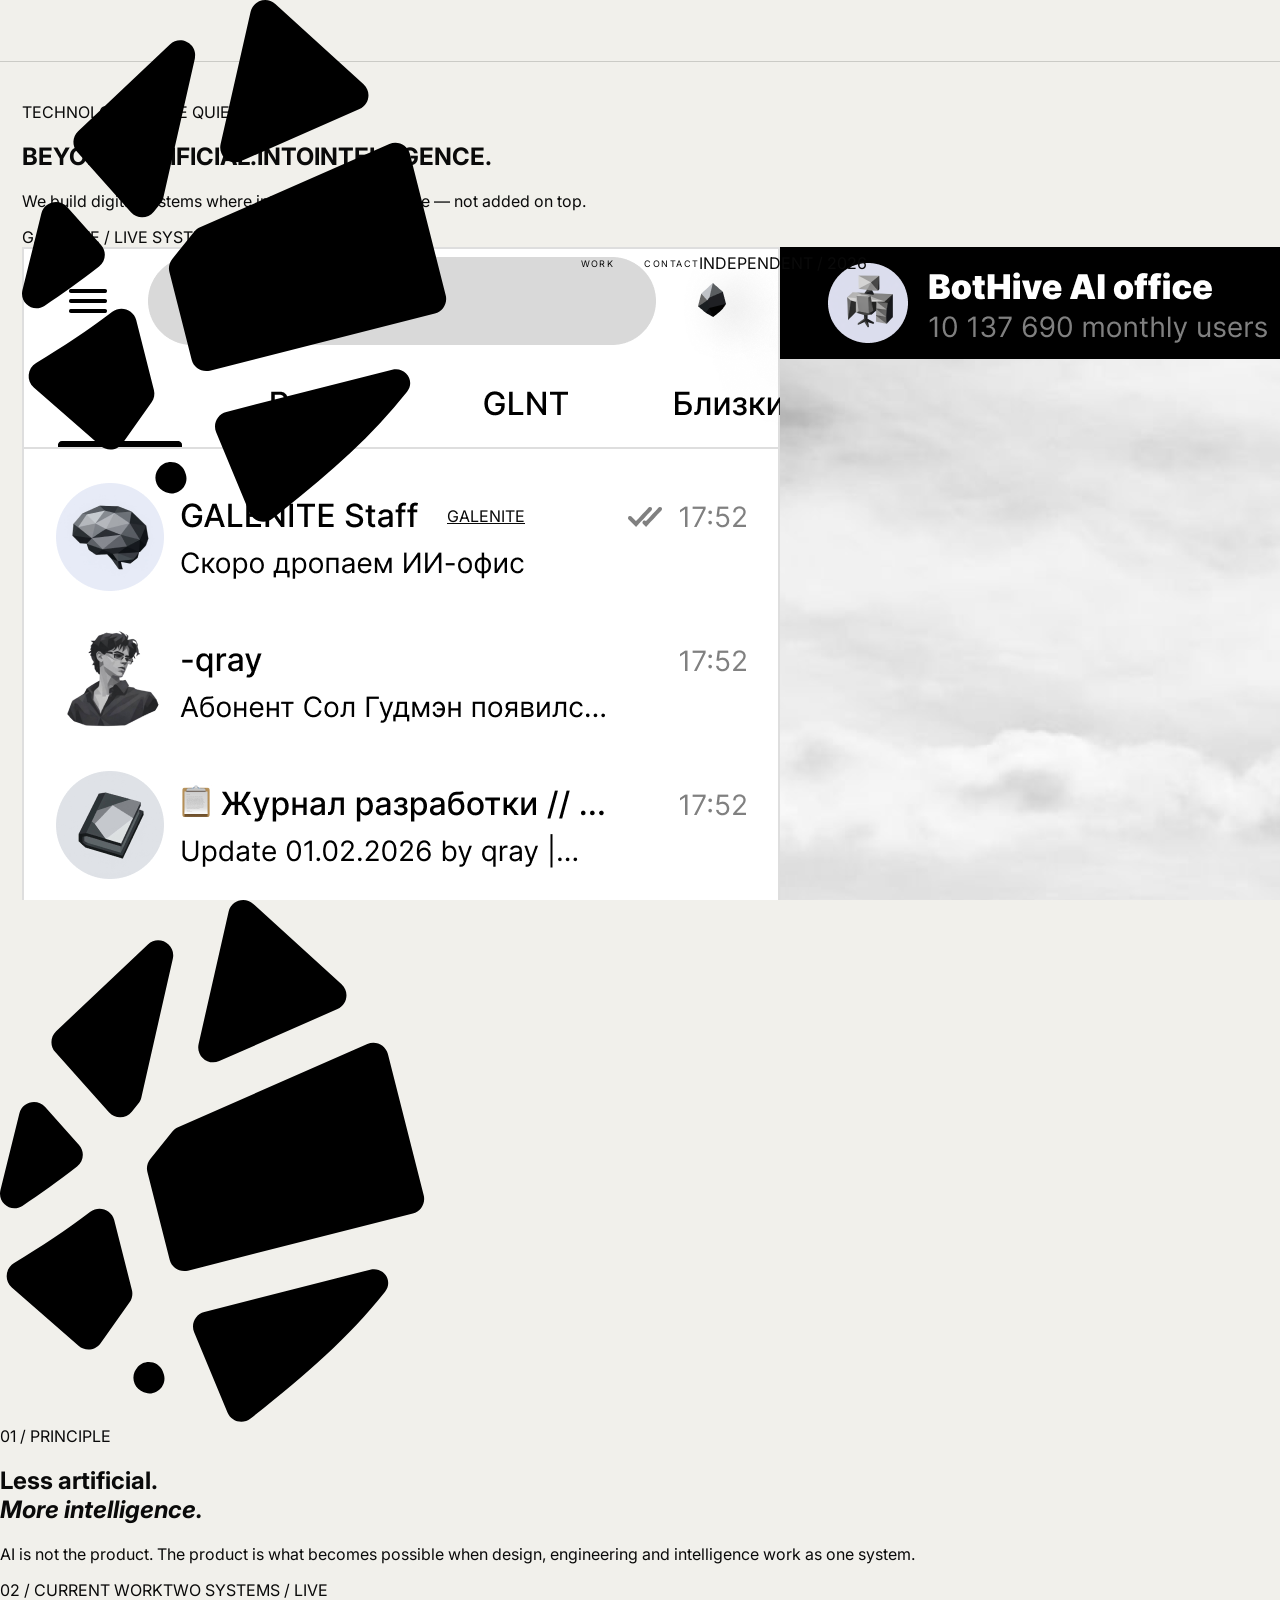
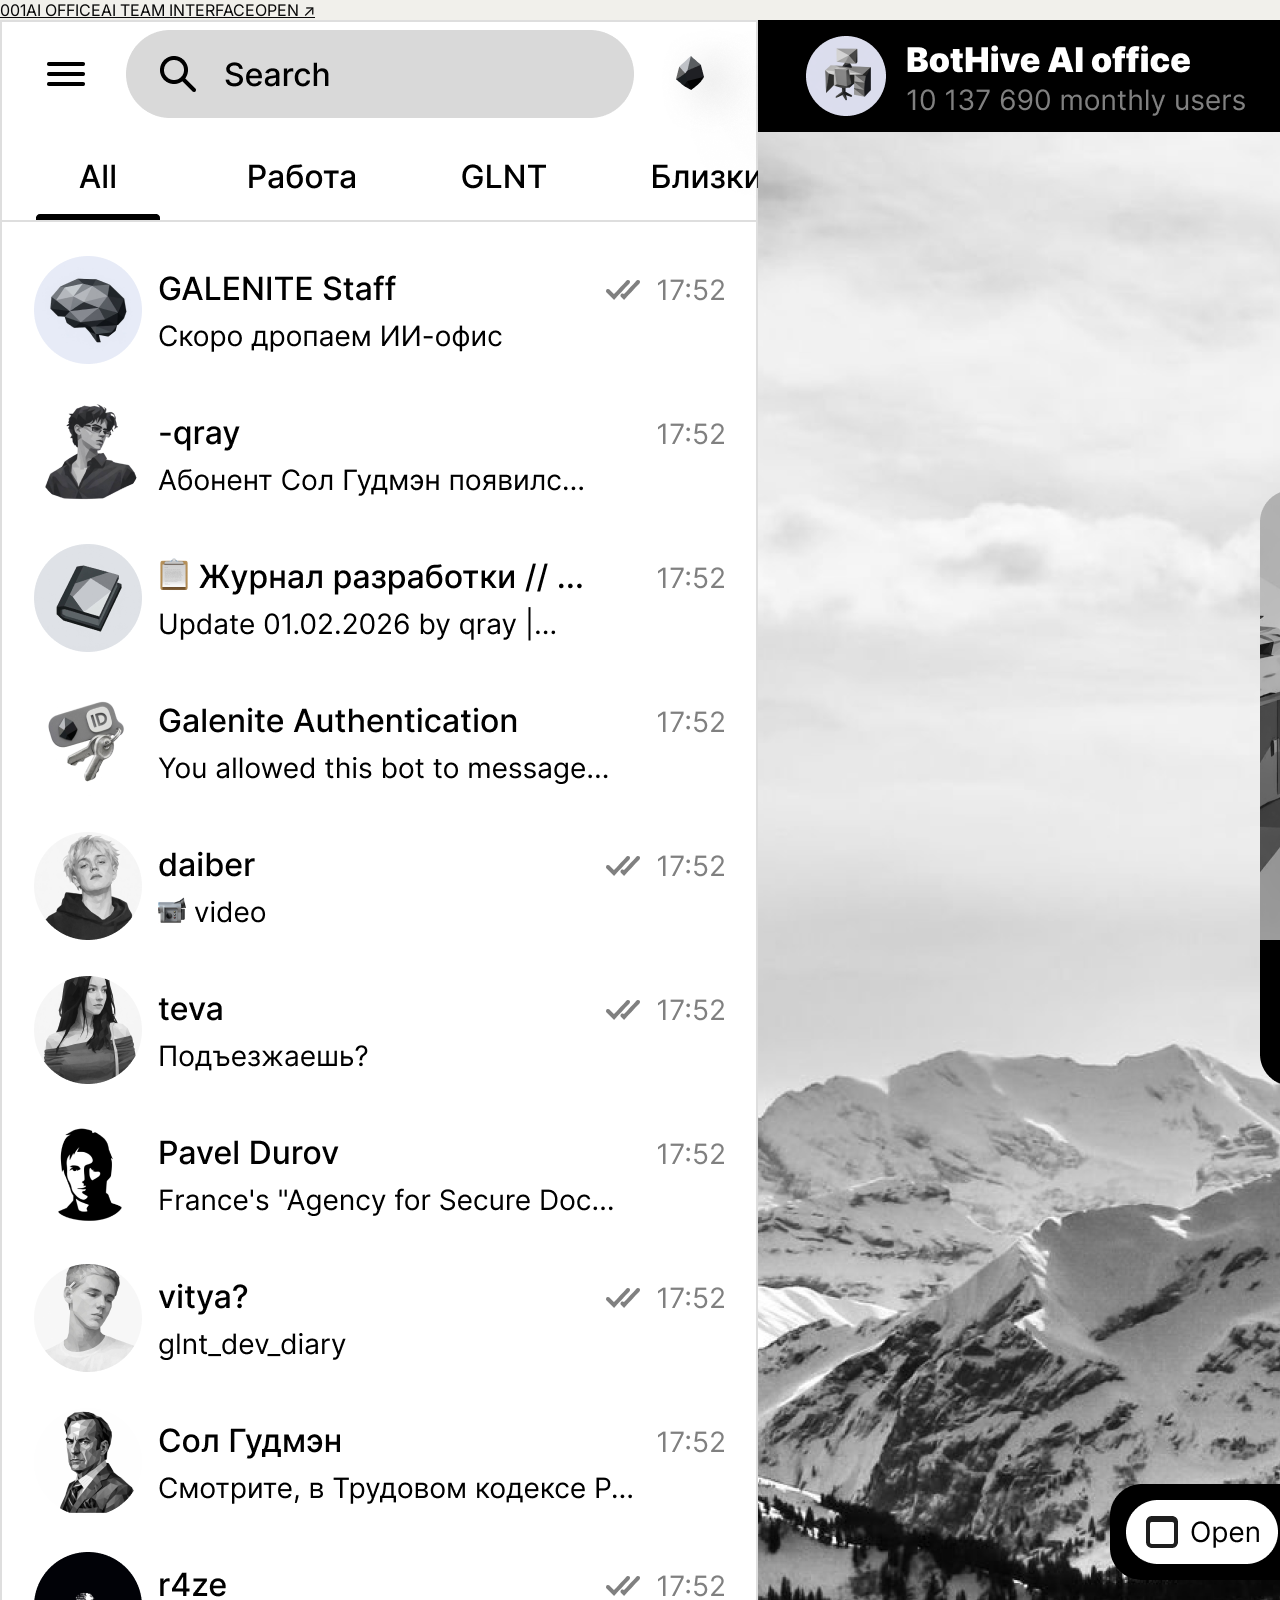
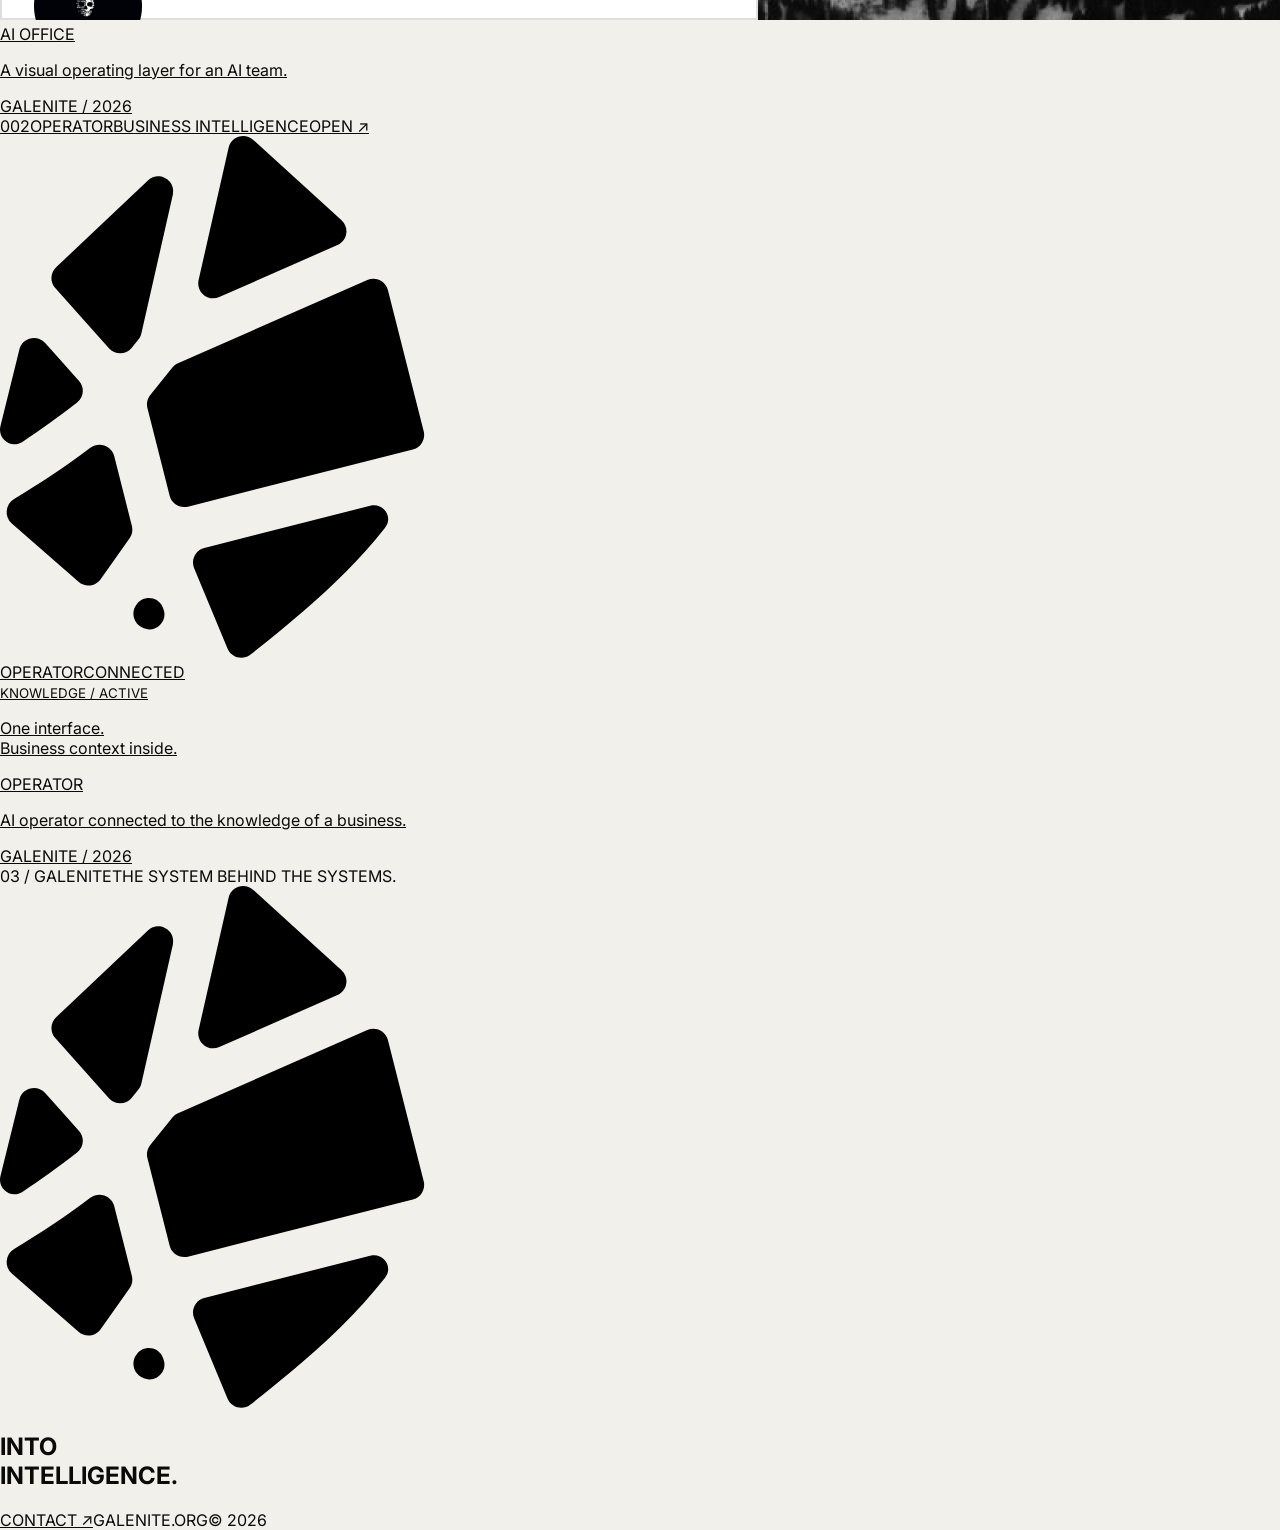
==== index.html @ 743ffcf1 "Rebuild Galenite homepage around live product visual" ====
<!doctype html>
<html lang="en">
<head>
<meta charset="utf-8"><meta name="viewport" content="width=device-width,initial-scale=1">
<meta name="theme-color" content="#0a0a0a">
<title>Galenite — Beyond artificial. Into intelligence.</title>
<meta name="description" content="Galenite is an independent technology company. Beyond artificial. Into intelligence.">
<link rel="preconnect" href="https://fonts.googleapis.com"><link rel="preconnect" href="https://fonts.gstatic.com" crossorigin>
<link href="https://fonts.googleapis.com/css2?family=Inter:wght@400;500;600&display=swap" rel="stylesheet">
<link rel="stylesheet" href="/style.css?v=20260929-4">
</head>
<body>
<header class="top">
<a class="identity" href="/"><img src="/assets/galenite-mark.svg" alt=""><span>GALENITE</span></a>
<nav><a href="#work">WORK</a><a href="/contact/">CONTACT</a></nav>
<div class="status"><i></i> INDEPENDENT / 2026</div>
</header>

<main>
<section class="hero">
<div class="hero-copy">
<p class="kicker">TECHNOLOGY, MADE QUIET.</p>
<h1><span>BEYOND</span><span>ARTIFICIAL.</span><span>INTO</span><span>INTELLIGENCE.</span></h1>
<p class="intro">We build digital systems where intelligence feels native — not added on top.</p>
</div>
<div class="object" id="object">
<div class="object-back"></div>
<div class="object-window">
<div class="window-top"><span>GALENITE / LIVE SYSTEM</span><span>01:01</span></div>
<video autoplay muted loop playsinline preload="auto" poster="/ai-office/assets/office-plan.png">
<source src="/ai-office/assets/office-loop.mp4" type="video/mp4">
</video>
</div>
<img class="object-mark" src="/assets/galenite-mark.svg" alt="">
<div class="object-label l1">DESIGN</div><div class="object-label l2">ENGINEERING</div><div class="object-label l3">INTELLIGENCE</div>
</div>
<div class="hero-bottom"><span>GALENITE.ORG</span><span>SCROLL TO ENTER ↓</span></div>
</section>

<section class="statement">
<div class="statement-mark"><img src="/assets/galenite-mark.svg" alt=""></div>
<div class="statement-copy"><span class="num">01 / PRINCIPLE</span><h2>Less artificial.<br><em>More intelligence.</em></h2><p>AI is not the product. The product is what becomes possible when design, engineering and intelligence work as one system.</p></div>
</section>

<section class="work" id="work">
<div class="work-head"><span>02 / CURRENT WORK</span><span>TWO SYSTEMS / LIVE</span></div>

<a class="project office" href="/ai-office/">
<div class="project-meta"><span>001</span><span>AI OFFICE</span><span>AI TEAM INTERFACE</span><span>OPEN ↗</span></div>
<div class="project-visual">
<video autoplay muted loop playsinline preload="auto" poster="/ai-office/assets/office-plan.png"><source src="/ai-office/assets/office-loop.mp4" type="video/mp4"></video>
<div class="project-title">AI OFFICE</div>
</div>
<div class="project-foot"><p>A visual operating layer for an AI team.</p><span>GALENITE / 2026</span></div>
</a>

<a class="project operator" href="https://operator.galenite.org">
<div class="project-meta"><span>002</span><span>OPERATOR</span><span>BUSINESS INTELLIGENCE</span><span>OPEN ↗</span></div>
<div class="operator-stage">
<img src="/assets/galenite-mark.svg" alt="">
<div class="terminal">
<div class="terminal-head"><span>OPERATOR</span><span>CONNECTED</span></div>
<div class="terminal-body"><small>KNOWLEDGE / ACTIVE</small><p>One interface.<br>Business context inside.</p><div class="terminal-line"></div><div class="terminal-line short"></div></div>
</div>
<div class="project-title">OPERATOR</div>
</div>
<div class="project-foot"><p>AI operator connected to the knowledge of a business.</p><span>GALENITE / 2026</span></div>
</a>
</section>

<section class="closing">
<div class="closing-top"><span>03 / GALENITE</span><span>THE SYSTEM BEHIND THE SYSTEMS.</span></div>
<img src="/assets/galenite-mark.svg" alt="">
<h2>INTO<br>INTELLIGENCE.</h2>
<div class="closing-bottom"><a href="/contact/">CONTACT ↗</a><span>GALENITE.ORG</span><span>© 2026</span></div>
</section>
</main>
<script>
const o=document.getElementById('object');
if(o && matchMedia('(pointer:fine)').matches && !matchMedia('(prefers-reduced-motion:reduce)').matches){
 document.querySelector('.hero').addEventListener('pointermove',e=>{
  const r=e.currentTarget.getBoundingClientRect(),x=(e.clientX-r.left)/r.width-.5,y=(e.clientY-r.top)/r.height-.5;
  o.style.setProperty('--rx',(-y*4)+'deg');o.style.setProperty('--ry',(x*6)+'deg');o.style.setProperty('--tx',(x*10)+'px');o.style.setProperty('--ty',(y*8)+'px');
 });
 document.querySelector('.hero').addEventListener('pointerleave',()=>{['--rx','--ry','--tx','--ty'].forEach(v=>o.style.removeProperty(v))});
}
</script>
</body></html>
---- style.css ----
:root{--paper:#f1f0eb;--black:#0a0a0a;--gray:#777;--line:rgba(10,10,10,.16)}*{box-sizing:border-box}html{scroll-behavior:smooth}body{margin:0;background:var(--paper);color:var(--black);font-family:Inter,Arial,sans-serif;overflow-x:hidden}a{color:inherit}header{height:62px;display:grid;grid-template-columns:1fr auto 1fr;align-items:center;padding:0 22px;border-bottom:1px solid var(--line);position:relative;z-index:20}.brand{display:flex;align-items:center;gap:10px;text-decoration:none;font-size:10px;letter-spacing:.22em}.brand img{width:15px;height:19px}nav{display:flex;gap:30px}nav a,.code{font-size:9px;letter-spacing:.16em;text-decoration:none}.code{justify-self:end;color:#777}.hero{height:calc(100vh - 62px);min-height:700px;position:relative;padding:24px 22px 18px;overflow:hidden}.hero-top{display:flex;justify-content:space-between;width:49%;font-size:9px;line-height:1.4;letter-spacing:.16em;color:#686863}.hero-word{position:absolute;left:1.1vw;bottom:9.5vh;z-index:3;font-weight:700;font-size:clamp(72px,10.9vw,174px);line-height:.73;letter-spacing:-.092em}.hero-word span{display:block}.hero-word .outline{color:transparent;-webkit-text-stroke:1.5px #0a0a0a}.hero-word .indent{margin-left:19vw}.hero-g{position:absolute;width:min(38vw,590px);height:auto;right:-3vw;top:8vh;transform:rotate(10deg);z-index:1}.hero-g:after{content:""}.hero-foot{position:absolute;bottom:18px;left:22px;right:22px;display:flex;justify-content:space-between;align-items:end;border-top:1px solid var(--line);padding-top:12px;z-index:4}.hero-foot p{margin:0;font-size:11px;line-height:1.45;color:#5e5e59}.hero-foot span{font-size:9px;letter-spacing:.15em}.ticker{height:54px;background:#0a0a0a;color:#eee;display:flex;align-items:center;overflow:hidden;white-space:nowrap}.ticker span{font-size:18px;letter-spacing:.08em;word-spacing:1.5em;animation:run 18s linear infinite}@keyframes run{to{transform:translateX(-50%)}}.manifest{border-bottom:1px solid var(--line)}.manifest-grid{min-height:900px;padding:90px 22px 55px;display:grid;grid-template-columns:12% 1fr 25%;align-items:start}.side{font-size:9px;line-height:1.6;letter-spacing:.15em;color:#777}.manifest h2{font-size:clamp(70px,10vw,150px);line-height:.78;letter-spacing:-.085em;margin:0;font-weight:700}.manifest h2 i{font-style:normal;color:transparent;-webkit-text-stroke:1.2px #111}.manifest-copy{align-self:end;border-top:1px solid var(--line);padding-top:20px}.manifest-copy p{font-size:14px;line-height:1.6;color:#5d5d58}.work-title{padding:25px 22px 90px;display:grid;grid-template-columns:12% 1fr 25%;align-items:end}.work-title>span{font-size:9px;letter-spacing:.15em;color:#777;align-self:start}.work-title h2{font-size:clamp(90px,14vw,220px);line-height:.69;letter-spacing:-.095em;margin:90px 0 0}.work-title p{font-size:12px;line-height:1.5;color:#666}.case{display:block;text-decoration:none;border-top:1px solid var(--line)}.case-label{height:58px;padding:0 22px;display:grid;grid-template-columns:70px 1fr 1fr auto;align-items:center;font-size:9px;letter-spacing:.15em}.case-label strong{font-size:23px;font-weight:400}.case-stage{height:900px;position:relative;overflow:hidden}.case-ai{background:#d8d8d2}.case-op{background:#0a0a0a;color:#efefeb}.huge{position:absolute;font-size:clamp(140px,22vw,350px);line-height:.65;letter-spacing:-.1em;font-weight:700;left:-1.2vw;bottom:3vw;opacity:.95}.screen{position:absolute;background:#f4f4f0;color:#111;border:1px solid rgba(0,0,0,.2);box-shadow:0 50px 100px rgba(0,0,0,.18);overflow:hidden}.office-screen{width:58vw;height:590px;right:4vw;top:90px;transform:rotate(-3deg)}.screenbar{height:45px;padding:0 16px;display:flex;align-items:center;gap:12px;border-bottom:1px solid #d3d3ce;font-size:8px;letter-spacing:.14em}.screenbar i{width:7px;height:7px;background:#111;border-radius:50%}.screenbar small{margin-left:auto}.office-layout{display:grid;grid-template-columns:130px 1fr;height:calc(100% - 45px)}.office-layout aside{border-right:1px solid #d3d3ce;padding:20px 13px;display:flex;flex-direction:column;gap:22px;font-size:9px;color:#888}.office-layout aside b{background:#111;color:#fff;padding:10px}.network{position:relative}.network svg{width:100%;height:100%;position:absolute;inset:0}.network path{stroke:#aaa;fill:none;stroke-dasharray:4 5}.node{position:absolute;border:1px solid #bbb;background:#f4f4f0;border-radius:99px;padding:12px 15px;font-size:8px;z-index:2}.node small{display:block;font-size:6px;margin-top:3px;color:#999}.core{left:42%;top:43%;background:#111;color:white}.n1{left:9%;top:14%}.n2{right:7%;top:16%}.n3{right:8%;bottom:14%}.n4{left:8%;bottom:14%}.case-desc{position:absolute;right:4vw;bottom:32px;font-size:12px;line-height:1.55}.watermark{position:absolute;width:52vw;right:-10vw;top:10px;filter:invert(1);opacity:.055}.op-screen{width:50vw;height:560px;right:6vw;top:110px;transform:rotate(3deg)}.chat{padding:55px 40px}.question{margin-left:auto;width:70%;background:#dfdfda;border-radius:22px 22px 5px 22px;padding:18px;font-size:13px}.reply{margin-top:35px;width:78%;font-size:11px}.reply p{color:#777}.reply i{display:block;height:8px;background:#d5d5d0;margin-top:9px;border-radius:9px}.reply .s{width:55%}.input{position:absolute;bottom:25px;left:25px;right:25px;border:1px solid #ccc;border-radius:16px;padding:17px;font-size:10px;color:#888;display:flex;justify-content:space-between}.system{min-height:1050px;padding:25px 22px 50px;position:relative;overflow:hidden}.sys-head{display:flex;justify-content:space-between;font-size:9px;letter-spacing:.15em;color:#777}.sys-center{position:absolute;width:760px;height:760px;left:50%;top:48%;transform:translate(-50%,-50%);display:flex;align-items:center;justify-content:center}.sys-center img{width:180px;z-index:2}.ring{position:absolute;border:1px solid var(--line);border-radius:50%}.r1{width:330px;height:330px}.r2{width:540px;height:540px}.r3{width:760px;height:760px}.tag{position:absolute;background:var(--paper);padding:7px;font-size:9px;letter-spacing:.15em}.t1{top:4%;left:46%}.t2{right:-3%;top:48%}.t3{bottom:3%;left:42%}.t4{left:-1%;top:48%}.sys-copy{position:absolute;bottom:50px;left:22px;right:22px;display:flex;align-items:end;justify-content:space-between}.sys-copy h2{font-size:clamp(100px,15vw,230px);line-height:.65;letter-spacing:-.1em;margin:0}.sys-copy p{max-width:360px;font-size:13px;line-height:1.6;color:#666}.final{height:100vh;min-height:750px;background:#0a0a0a;color:#efefeb;position:relative;padding:22px;overflow:hidden}.final-mark{position:absolute;inset:0;display:flex;align-items:center;justify-content:center}.final-mark img{width:min(48vw,700px);filter:invert(1);opacity:.98}.final-type{position:absolute;top:22px;left:22px;right:22px;display:flex;justify-content:space-between;font-size:clamp(24px,3.6vw,56px);font-weight:600;letter-spacing:-.05em}.final-meta{position:absolute;bottom:22px;left:22px;right:22px;border-top:1px solid #333;padding-top:16px;display:grid;grid-template-columns:1fr auto 1fr;font-size:9px;letter-spacing:.14em;color:#aaa}.final-meta div{display:flex;gap:28px}.final-meta a{text-decoration:none}.final-meta>span:last-child{justify-self:end}@media(max-width:800px){header{padding:0 16px;grid-template-columns:1fr auto}nav{display:none}.hero{height:760px;min-height:0;padding:20px 16px}.hero-top{width:100%}.hero-word{font-size:20vw;bottom:115px}.hero-word .indent{margin-left:15vw}.hero-g{width:75vw;right:-20vw;top:18%;opacity:.2}.hero-foot{left:16px;right:16px}.manifest-grid{min-height:700px;padding:70px 16px 35px;grid-template-columns:1fr}.side{margin-bottom:50px}.manifest h2{font-size:17vw}.manifest-copy{margin-top:80px}.work-title{padding:22px 16px 65px;display:block}.work-title h2{font-size:26vw;margin:70px 0 40px}.case-label{padding:0 16px;grid-template-columns:45px 1fr auto}.case-label span:nth-child(3){display:none}.case-stage{height:720px}.huge{font-size:34vw;bottom:22px}.office-screen,.op-screen{width:88vw;height:430px;right:6vw;top:75px;transform:rotate(-2deg)}.op-screen{transform:rotate(2deg)}.office-layout{grid-template-columns:80px 1fr}.office-layout aside{padding:12px 7px;gap:16px}.case-desc{display:none}.system{min-height:780px;padding:22px 16px}.sys-center{width:560px;height:560px}.sys-center img{width:120px}.r1{width:240px;height:240px}.r2{width:390px;height:390px}.r3{width:550px;height:550px}.sys-copy{left:16px;right:16px;bottom:35px;display:block}.sys-copy h2{font-size:28vw}.sys-copy p{margin-top:40px}.final{height:780px;min-height:0;padding:16px}.final-mark img{width:75vw}.final-type{left:16px;right:16px;display:block;font-size:10vw}.final-type span{display:block}.final-meta{left:16px;right:16px;grid-template-columns:1fr auto}.final-meta div{display:none}}@media(prefers-reduced-motion:reduce){.ticker span{animation:none}}
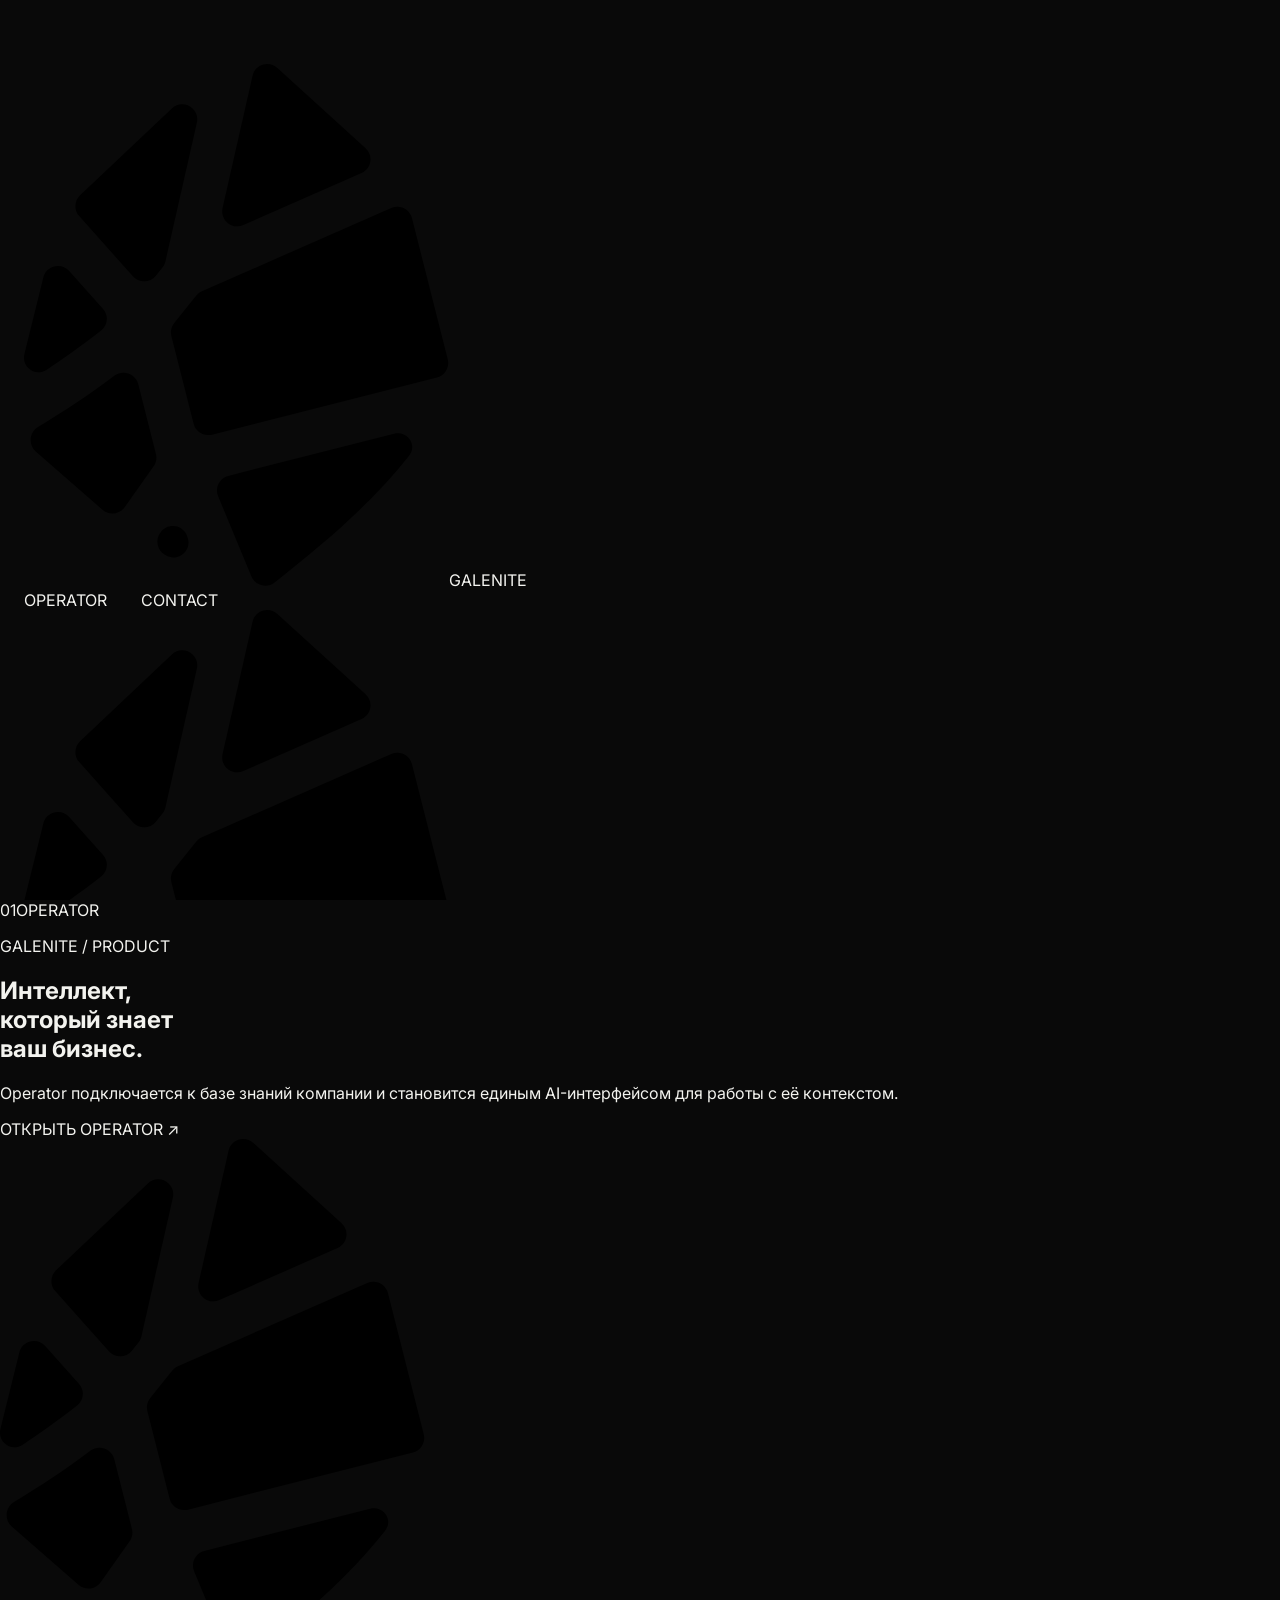
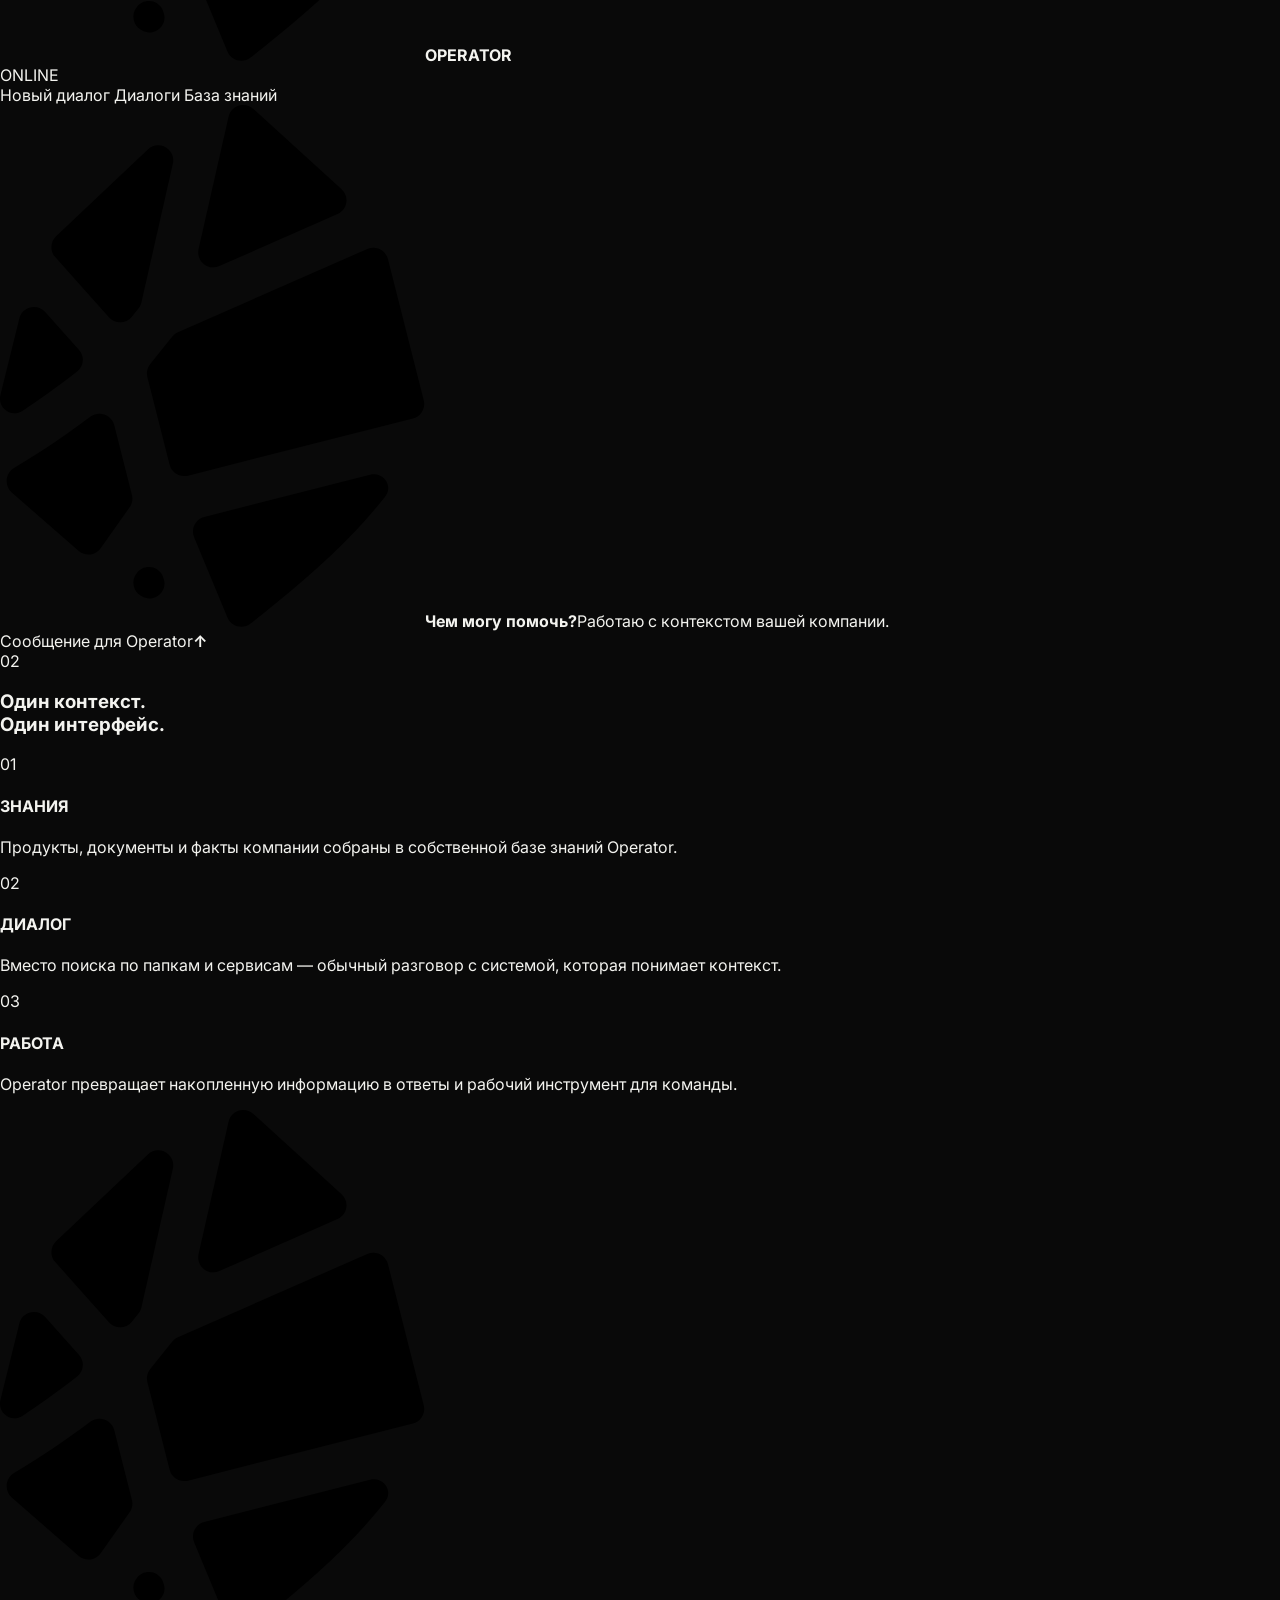
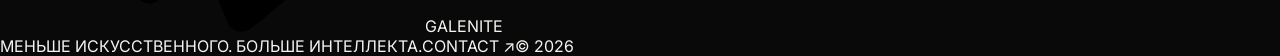
==== commit 13ae72fd: "Rebuild homepage in minimal Galenite light direction" ====
--- a/index.html
+++ b/index.html
@@ -1,88 +1,73 @@
 <!doctype html>
-<html lang="en">
+<html lang="ru">
 <head>
-<meta charset="utf-8"><meta name="viewport" content="width=device-width,initial-scale=1">
-<meta name="theme-color" content="#0a0a0a">
-<title>Galenite — Beyond artificial. Into intelligence.</title>
-<meta name="description" content="Galenite is an independent technology company. Beyond artificial. Into intelligence.">
-<link rel="preconnect" href="https://fonts.googleapis.com"><link rel="preconnect" href="https://fonts.gstatic.com" crossorigin>
+<meta charset="utf-8">
+<meta name="viewport" content="width=device-width,initial-scale=1">
+<meta name="theme-color" content="#f7f7f5">
+<title>Galenite — меньше искусственного, больше интеллекта</title>
+<meta name="description" content="Galenite создаёт цифровые продукты и интеллектуальные системы. Operator — AI-оператор для бизнеса.">
+<link rel="preconnect" href="https://fonts.googleapis.com">
+<link rel="preconnect" href="https://fonts.gstatic.com" crossorigin>
 <link href="https://fonts.googleapis.com/css2?family=Inter:wght@400;500;600&display=swap" rel="stylesheet">
-<link rel="stylesheet" href="/style.css?v=20260929-4">
+<link rel="stylesheet" href="/style.css?v=20260929-5">
 </head>
 <body>
-<header class="top">
-<a class="identity" href="/"><img src="/assets/galenite-mark.svg" alt=""><span>GALENITE</span></a>
-<nav><a href="#work">WORK</a><a href="/contact/">CONTACT</a></nav>
-<div class="status"><i></i> INDEPENDENT / 2026</div>
-</header>
-
 <main>
 <section class="hero">
-<div class="hero-copy">
-<p class="kicker">TECHNOLOGY, MADE QUIET.</p>
-<h1><span>BEYOND</span><span>ARTIFICIAL.</span><span>INTO</span><span>INTELLIGENCE.</span></h1>
-<p class="intro">We build digital systems where intelligence feels native — not added on top.</p>
-</div>
-<div class="object" id="object">
-<div class="object-back"></div>
-<div class="object-window">
-<div class="window-top"><span>GALENITE / LIVE SYSTEM</span><span>01:01</span></div>
-<video autoplay muted loop playsinline preload="auto" poster="/ai-office/assets/office-plan.png">
-<source src="/ai-office/assets/office-loop.mp4" type="video/mp4">
-</video>
-</div>
-<img class="object-mark" src="/assets/galenite-mark.svg" alt="">
-<div class="object-label l1">DESIGN</div><div class="object-label l2">ENGINEERING</div><div class="object-label l3">INTELLIGENCE</div>
-</div>
-<div class="hero-bottom"><span>GALENITE.ORG</span><span>SCROLL TO ENTER ↓</span></div>
+  <div class="hero-panel">
+    <header class="nav">
+      <a class="brand" href="/" aria-label="Galenite"><img src="/assets/galenite-mark.svg" alt=""><span>GALENITE</span></a>
+      <nav><a href="#operator">OPERATOR</a><a href="/contact/">CONTACT</a></nav>
+    </header>
+
+    <div class="hero-center">
+      <img class="hero-mark" src="/assets/galenite-mark.svg" alt="">
+      <h1>GALENITE</h1>
+      <p>МЕНЬШЕ ИСКУССТВЕННОГО.<br>БОЛЬШЕ ИНТЕЛЛЕКТА.</p>
+    </div>
+
+    <a class="scroll" href="#operator" aria-label="К Operator"><span></span>↓</a>
+  </div>
 </section>
 
-<section class="statement">
-<div class="statement-mark"><img src="/assets/galenite-mark.svg" alt=""></div>
-<div class="statement-copy"><span class="num">01 / PRINCIPLE</span><h2>Less artificial.<br><em>More intelligence.</em></h2><p>AI is not the product. The product is what becomes possible when design, engineering and intelligence work as one system.</p></div>
+<section class="operator" id="operator">
+  <div class="section-label"><span>01</span><span>OPERATOR</span></div>
+  <div class="operator-copy">
+    <p class="eyebrow">GALENITE / PRODUCT</p>
+    <h2>Интеллект,<br>который знает<br>ваш бизнес.</h2>
+    <p class="lead">Operator подключается к базе знаний компании и становится единым AI-интерфейсом для работы с её контекстом.</p>
+    <a class="open" href="https://operator.galenite.org">ОТКРЫТЬ OPERATOR <span>↗</span></a>
+  </div>
+
+  <div class="operator-demo">
+    <div class="demo-top"><div><img src="/assets/galenite-mark.svg" alt=""><b>OPERATOR</b></div><span>ONLINE</span></div>
+    <div class="demo-body">
+      <div class="demo-side">
+        <span class="active">Новый диалог</span>
+        <span>Диалоги</span>
+        <span>База знаний</span>
+      </div>
+      <div class="demo-chat">
+        <div class="demo-state"><img src="/assets/galenite-mark.svg" alt=""><b>Чем могу помочь?</b><span>Работаю с контекстом вашей компании.</span></div>
+        <div class="demo-input"><span>Сообщение для Operator</span><b>↑</b></div>
+      </div>
+    </div>
+  </div>
 </section>
 
-<section class="work" id="work">
-<div class="work-head"><span>02 / CURRENT WORK</span><span>TWO SYSTEMS / LIVE</span></div>
-
-<a class="project office" href="/ai-office/">
-<div class="project-meta"><span>001</span><span>AI OFFICE</span><span>AI TEAM INTERFACE</span><span>OPEN ↗</span></div>
-<div class="project-visual">
-<video autoplay muted loop playsinline preload="auto" poster="/ai-office/assets/office-plan.png"><source src="/ai-office/assets/office-loop.mp4" type="video/mp4"></video>
-<div class="project-title">AI OFFICE</div>
-</div>
-<div class="project-foot"><p>A visual operating layer for an AI team.</p><span>GALENITE / 2026</span></div>
-</a>
-
-<a class="project operator" href="https://operator.galenite.org">
-<div class="project-meta"><span>002</span><span>OPERATOR</span><span>BUSINESS INTELLIGENCE</span><span>OPEN ↗</span></div>
-<div class="operator-stage">
-<img src="/assets/galenite-mark.svg" alt="">
-<div class="terminal">
-<div class="terminal-head"><span>OPERATOR</span><span>CONNECTED</span></div>
-<div class="terminal-body"><small>KNOWLEDGE / ACTIVE</small><p>One interface.<br>Business context inside.</p><div class="terminal-line"></div><div class="terminal-line short"></div></div>
-</div>
-<div class="project-title">OPERATOR</div>
-</div>
-<div class="project-foot"><p>AI operator connected to the knowledge of a business.</p><span>GALENITE / 2026</span></div>
-</a>
+<section class="operator-detail">
+  <div class="detail-title"><span>02</span><h3>Один контекст.<br>Один интерфейс.</h3></div>
+  <div class="detail-grid">
+    <article><span>01</span><h4>ЗНАНИЯ</h4><p>Продукты, документы и факты компании собраны в собственной базе знаний Operator.</p></article>
+    <article><span>02</span><h4>ДИАЛОГ</h4><p>Вместо поиска по папкам и сервисам — обычный разговор с системой, которая понимает контекст.</p></article>
+    <article><span>03</span><h4>РАБОТА</h4><p>Operator превращает накопленную информацию в ответы и рабочий инструмент для команды.</p></article>
+  </div>
 </section>
 
-<section class="closing">
-<div class="closing-top"><span>03 / GALENITE</span><span>THE SYSTEM BEHIND THE SYSTEMS.</span></div>
-<img src="/assets/galenite-mark.svg" alt="">
-<h2>INTO<br>INTELLIGENCE.</h2>
-<div class="closing-bottom"><a href="/contact/">CONTACT ↗</a><span>GALENITE.ORG</span><span>© 2026</span></div>
-</section>
+<footer>
+  <div class="footer-brand"><img src="/assets/galenite-mark.svg" alt=""><span>GALENITE</span></div>
+  <div class="footer-line"><span>МЕНЬШЕ ИСКУССТВЕННОГО. БОЛЬШЕ ИНТЕЛЛЕКТА.</span><a href="/contact/">CONTACT ↗</a><span>© 2026</span></div>
+</footer>
 </main>
-<script>
-const o=document.getElementById('object');
-if(o && matchMedia('(pointer:fine)').matches && !matchMedia('(prefers-reduced-motion:reduce)').matches){
- document.querySelector('.hero').addEventListener('pointermove',e=>{
-  const r=e.currentTarget.getBoundingClientRect(),x=(e.clientX-r.left)/r.width-.5,y=(e.clientY-r.top)/r.height-.5;
-  o.style.setProperty('--rx',(-y*4)+'deg');o.style.setProperty('--ry',(x*6)+'deg');o.style.setProperty('--tx',(x*10)+'px');o.style.setProperty('--ty',(y*8)+'px');
- });
- document.querySelector('.hero').addEventListener('pointerleave',()=>{['--rx','--ry','--tx','--ty'].forEach(v=>o.style.removeProperty(v))});
-}
-</script>
-</body></html>+</body>
+</html>
--- a/style.css
+++ b/style.css
@@ -1 +1 @@
-:root{--paper:#f1f0eb;--black:#0a0a0a;--gray:#777;--line:rgba(10,10,10,.16)}*{box-sizing:border-box}html{scroll-behavior:smooth}body{margin:0;background:var(--paper);color:var(--black);font-family:Inter,Arial,sans-serif;overflow-x:hidden}a{color:inherit}header{height:62px;display:grid;grid-template-columns:1fr auto 1fr;align-items:center;padding:0 22px;border-bottom:1px solid var(--line);position:relative;z-index:20}.brand{display:flex;align-items:center;gap:10px;text-decoration:none;font-size:10px;letter-spacing:.22em}.brand img{width:15px;height:19px}nav{display:flex;gap:30px}nav a,.code{font-size:9px;letter-spacing:.16em;text-decoration:none}.code{justify-self:end;color:#777}.hero{height:calc(100vh - 62px);min-height:700px;position:relative;padding:24px 22px 18px;overflow:hidden}.hero-top{display:flex;justify-content:space-between;width:49%;font-size:9px;line-height:1.4;letter-spacing:.16em;color:#686863}.hero-word{position:absolute;left:1.1vw;bottom:9.5vh;z-index:3;font-weight:700;font-size:clamp(72px,10.9vw,174px);line-height:.73;letter-spacing:-.092em}.hero-word span{display:block}.hero-word .outline{color:transparent;-webkit-text-stroke:1.5px #0a0a0a}.hero-word .indent{margin-left:19vw}.hero-g{position:absolute;width:min(38vw,590px);height:auto;right:-3vw;top:8vh;transform:rotate(10deg);z-index:1}.hero-g:after{content:""}.hero-foot{position:absolute;bottom:18px;left:22px;right:22px;display:flex;justify-content:space-between;align-items:end;border-top:1px solid var(--line);padding-top:12px;z-index:4}.hero-foot p{margin:0;font-size:11px;line-height:1.45;color:#5e5e59}.hero-foot span{font-size:9px;letter-spacing:.15em}.ticker{height:54px;background:#0a0a0a;color:#eee;display:flex;align-items:center;overflow:hidden;white-space:nowrap}.ticker span{font-size:18px;letter-spacing:.08em;word-spacing:1.5em;animation:run 18s linear infinite}@keyframes run{to{transform:translateX(-50%)}}.manifest{border-bottom:1px solid var(--line)}.manifest-grid{min-height:900px;padding:90px 22px 55px;display:grid;grid-template-columns:12% 1fr 25%;align-items:start}.side{font-size:9px;line-height:1.6;letter-spacing:.15em;color:#777}.manifest h2{font-size:clamp(70px,10vw,150px);line-height:.78;letter-spacing:-.085em;margin:0;font-weight:700}.manifest h2 i{font-style:normal;color:transparent;-webkit-text-stroke:1.2px #111}.manifest-copy{align-self:end;border-top:1px solid var(--line);padding-top:20px}.manifest-copy p{font-size:14px;line-height:1.6;color:#5d5d58}.work-title{padding:25px 22px 90px;display:grid;grid-template-columns:12% 1fr 25%;align-items:end}.work-title>span{font-size:9px;letter-spacing:.15em;color:#777;align-self:start}.work-title h2{font-size:clamp(90px,14vw,220px);line-height:.69;letter-spacing:-.095em;margin:90px 0 0}.work-title p{font-size:12px;line-height:1.5;color:#666}.case{display:block;text-decoration:none;border-top:1px solid var(--line)}.case-label{height:58px;padding:0 22px;display:grid;grid-template-columns:70px 1fr 1fr auto;align-items:center;font-size:9px;letter-spacing:.15em}.case-label strong{font-size:23px;font-weight:400}.case-stage{height:900px;position:relative;overflow:hidden}.case-ai{background:#d8d8d2}.case-op{background:#0a0a0a;color:#efefeb}.huge{position:absolute;font-size:clamp(140px,22vw,350px);line-height:.65;letter-spacing:-.1em;font-weight:700;left:-1.2vw;bottom:3vw;opacity:.95}.screen{position:absolute;background:#f4f4f0;color:#111;border:1px solid rgba(0,0,0,.2);box-shadow:0 50px 100px rgba(0,0,0,.18);overflow:hidden}.office-screen{width:58vw;height:590px;right:4vw;top:90px;transform:rotate(-3deg)}.screenbar{height:45px;padding:0 16px;display:flex;align-items:center;gap:12px;border-bottom:1px solid #d3d3ce;font-size:8px;letter-spacing:.14em}.screenbar i{width:7px;height:7px;background:#111;border-radius:50%}.screenbar small{margin-left:auto}.office-layout{display:grid;grid-template-columns:130px 1fr;height:calc(100% - 45px)}.office-layout aside{border-right:1px solid #d3d3ce;padding:20px 13px;display:flex;flex-direction:column;gap:22px;font-size:9px;color:#888}.office-layout aside b{background:#111;color:#fff;padding:10px}.network{position:relative}.network svg{width:100%;height:100%;position:absolute;inset:0}.network path{stroke:#aaa;fill:none;stroke-dasharray:4 5}.node{position:absolute;border:1px solid #bbb;background:#f4f4f0;border-radius:99px;padding:12px 15px;font-size:8px;z-index:2}.node small{display:block;font-size:6px;margin-top:3px;color:#999}.core{left:42%;top:43%;background:#111;color:white}.n1{left:9%;top:14%}.n2{right:7%;top:16%}.n3{right:8%;bottom:14%}.n4{left:8%;bottom:14%}.case-desc{position:absolute;right:4vw;bottom:32px;font-size:12px;line-height:1.55}.watermark{position:absolute;width:52vw;right:-10vw;top:10px;filter:invert(1);opacity:.055}.op-screen{width:50vw;height:560px;right:6vw;top:110px;transform:rotate(3deg)}.chat{padding:55px 40px}.question{margin-left:auto;width:70%;background:#dfdfda;border-radius:22px 22px 5px 22px;padding:18px;font-size:13px}.reply{margin-top:35px;width:78%;font-size:11px}.reply p{color:#777}.reply i{display:block;height:8px;background:#d5d5d0;margin-top:9px;border-radius:9px}.reply .s{width:55%}.input{position:absolute;bottom:25px;left:25px;right:25px;border:1px solid #ccc;border-radius:16px;padding:17px;font-size:10px;color:#888;display:flex;justify-content:space-between}.system{min-height:1050px;padding:25px 22px 50px;position:relative;overflow:hidden}.sys-head{display:flex;justify-content:space-between;font-size:9px;letter-spacing:.15em;color:#777}.sys-center{position:absolute;width:760px;height:760px;left:50%;top:48%;transform:translate(-50%,-50%);display:flex;align-items:center;justify-content:center}.sys-center img{width:180px;z-index:2}.ring{position:absolute;border:1px solid var(--line);border-radius:50%}.r1{width:330px;height:330px}.r2{width:540px;height:540px}.r3{width:760px;height:760px}.tag{position:absolute;background:var(--paper);padding:7px;font-size:9px;letter-spacing:.15em}.t1{top:4%;left:46%}.t2{right:-3%;top:48%}.t3{bottom:3%;left:42%}.t4{left:-1%;top:48%}.sys-copy{position:absolute;bottom:50px;left:22px;right:22px;display:flex;align-items:end;justify-content:space-between}.sys-copy h2{font-size:clamp(100px,15vw,230px);line-height:.65;letter-spacing:-.1em;margin:0}.sys-copy p{max-width:360px;font-size:13px;line-height:1.6;color:#666}.final{height:100vh;min-height:750px;background:#0a0a0a;color:#efefeb;position:relative;padding:22px;overflow:hidden}.final-mark{position:absolute;inset:0;display:flex;align-items:center;justify-content:center}.final-mark img{width:min(48vw,700px);filter:invert(1);opacity:.98}.final-type{position:absolute;top:22px;left:22px;right:22px;display:flex;justify-content:space-between;font-size:clamp(24px,3.6vw,56px);font-weight:600;letter-spacing:-.05em}.final-meta{position:absolute;bottom:22px;left:22px;right:22px;border-top:1px solid #333;padding-top:16px;display:grid;grid-template-columns:1fr auto 1fr;font-size:9px;letter-spacing:.14em;color:#aaa}.final-meta div{display:flex;gap:28px}.final-meta a{text-decoration:none}.final-meta>span:last-child{justify-self:end}@media(max-width:800px){header{padding:0 16px;grid-template-columns:1fr auto}nav{display:none}.hero{height:760px;min-height:0;padding:20px 16px}.hero-top{width:100%}.hero-word{font-size:20vw;bottom:115px}.hero-word .indent{margin-left:15vw}.hero-g{width:75vw;right:-20vw;top:18%;opacity:.2}.hero-foot{left:16px;right:16px}.manifest-grid{min-height:700px;padding:70px 16px 35px;grid-template-columns:1fr}.side{margin-bottom:50px}.manifest h2{font-size:17vw}.manifest-copy{margin-top:80px}.work-title{padding:22px 16px 65px;display:block}.work-title h2{font-size:26vw;margin:70px 0 40px}.case-label{padding:0 16px;grid-template-columns:45px 1fr auto}.case-label span:nth-child(3){display:none}.case-stage{height:720px}.huge{font-size:34vw;bottom:22px}.office-screen,.op-screen{width:88vw;height:430px;right:6vw;top:75px;transform:rotate(-2deg)}.op-screen{transform:rotate(2deg)}.office-layout{grid-template-columns:80px 1fr}.office-layout aside{padding:12px 7px;gap:16px}.case-desc{display:none}.system{min-height:780px;padding:22px 16px}.sys-center{width:560px;height:560px}.sys-center img{width:120px}.r1{width:240px;height:240px}.r2{width:390px;height:390px}.r3{width:550px;height:550px}.sys-copy{left:16px;right:16px;bottom:35px;display:block}.sys-copy h2{font-size:28vw}.sys-copy p{margin-top:40px}.final{height:780px;min-height:0;padding:16px}.final-mark img{width:75vw}.final-type{left:16px;right:16px;display:block;font-size:10vw}.final-type span{display:block}.final-meta{left:16px;right:16px;grid-template-columns:1fr auto}.final-meta div{display:none}}@media(prefers-reduced-motion:reduce){.ticker span{animation:none}}+:root{--black:#090909;--white:#f3f3ef;--hair:rgba(255,255,255,.18)}*{box-sizing:border-box}html{scroll-behavior:smooth}body{margin:0;font-family:Inter,Arial,sans-serif;background:var(--black);color:var(--white);overflow-x:hidden}a{color:inherit;text-decoration:none}.top{height:64px;padding:0 24px;display:grid;grid-template-columns:1fr auto 1fr;align-items:center;border-bottom:1px solid var(--hair);position:absolute;z-index:10;width:100%;font-size:10px;letter-spacing:.13em}.identity{display:flex;align-items:center;gap:11px}.identity img{width:14px;filter:invert(1)}.identity span{font-weight:600}nav{display:flex;gap:34px}.status{justify-self:end;color:#9a9a95}.status i{display:inline-block;width:5px;height:5px;background:#f3f3ef;border-radius:50%;margin-right:7px}.hero{height:100vh;min-height:760px;position:relative;overflow:hidden;background:#090909;padding:64px 24px 22px}.hero-copy{position:absolute;z-index:4;left:24px;top:112px}.kicker{font-size:9px;letter-spacing:.17em;color:#8b8b86;margin:0 0 28px}.hero h1{font-size:clamp(58px,7.15vw,116px);line-height:.84;letter-spacing:-.07em;font-weight:500;margin:0}.hero h1 span{display:block}.hero h1 span:nth-child(3){margin-left:9.5vw}.hero h1 span:nth-child(4){margin-left:9.5vw}.intro{width:290px;font-size:12px;line-height:1.55;color:#999994;margin:30px 0 0 9.8vw}.object{--rx:0deg;--ry:0deg;--tx:0px;--ty:0px;position:absolute;width:min(55vw,880px);height:min(69vh,690px);right:-2vw;top:16vh;perspective:1200px;transform:translate(var(--tx),var(--ty)) rotateX(var(--rx)) rotateY(var(--ry));transition:transform .18s ease-out;transform-style:preserve-3d}.object-back{position:absolute;inset:4% 10% 0 5%;border:1px solid #32322f;transform:translateZ(-60px) rotate(5deg)}.object-window{position:absolute;left:7%;right:2%;top:10%;bottom:7%;background:#d8d8d3;border:1px solid #343431;overflow:hidden;box-shadow:0 40px 100px rgba(0,0,0,.55);transform:translateZ(30px) rotate(-2deg)}.window-top{height:36px;padding:0 12px;background:#efefeb;color:#111;display:flex;justify-content:space-between;align-items:center;font-size:7px;letter-spacing:.13em;border-bottom:1px solid #aaa}.object-window video{width:100%;height:calc(100% - 36px);object-fit:cover;display:block;filter:grayscale(1) contrast(1.08)}.object-mark{position:absolute;width:24%;left:-1%;bottom:-1%;filter:invert(1);z-index:3;transform:translateZ(90px)}.object-label{position:absolute;z-index:5;background:#f3f3ef;color:#0a0a0a;padding:7px 9px;font-size:7px;letter-spacing:.14em;transform:translateZ(100px)}.l1{right:3%;top:3%}.l2{right:0;bottom:2%}.l3{left:4%;top:44%}.hero-bottom{position:absolute;bottom:22px;left:24px;right:24px;display:flex;justify-content:space-between;border-top:1px solid var(--hair);padding-top:12px;font-size:8px;letter-spacing:.15em;color:#777772}.statement{min-height:100vh;background:#ecece7;color:#0a0a0a;display:grid;grid-template-columns:42% 58%;align-items:center;overflow:hidden}.statement-mark{height:100%;display:flex;align-items:center;justify-content:center;border-right:1px solid #c8c8c2;position:relative}.statement-mark:before,.statement-mark:after{content:"";position:absolute;border:1px solid #cecec8;border-radius:50%}.statement-mark:before{width:42vw;height:42vw}.statement-mark:after{width:27vw;height:27vw}.statement-mark img{width:31%;z-index:2}.statement-copy{padding:8vw}.num,.work-head,.project-meta,.closing-top,.closing-bottom{font-size:8px;letter-spacing:.15em}.statement-copy h2{font-size:clamp(56px,7.4vw,118px);line-height:.86;letter-spacing:-.075em;font-weight:500;margin:70px 0 45px}.statement-copy h2 em{font-style:normal;color:#a3a39e}.statement-copy p{max-width:480px;font-size:16px;line-height:1.55;color:#686863}.work{background:#ecece7;color:#0a0a0a}.work-head{height:90px;padding:0 24px;display:flex;align-items:center;justify-content:space-between;border-top:1px solid #c7c7c1;border-bottom:1px solid #c7c7c1}.project{display:block;border-bottom:1px solid #bdbdb7}.project-meta{height:55px;padding:0 24px;display:grid;grid-template-columns:8% 1fr 1fr auto;align-items:center}.project-visual,.operator-stage{height:75vw;max-height:900px;min-height:620px;position:relative;overflow:hidden}.project-visual{background:#b9b9b4}.project-visual video{position:absolute;width:72%;height:72%;object-fit:cover;left:14%;top:10%;filter:grayscale(1);box-shadow:0 45px 100px rgba(0,0,0,.22)}.project-title{position:absolute;left:1.2vw;bottom:-.05em;font-size:clamp(110px,18vw,285px);font-weight:500;letter-spacing:-.095em;line-height:.72;white-space:nowrap;mix-blend-mode:difference;color:#fff}.project-foot{height:78px;padding:0 24px;display:flex;align-items:center;justify-content:space-between}.project-foot p{font-size:11px;color:#62625e}.project-foot span{font-size:8px;letter-spacing:.14em}.operator{background:#090909;color:#f3f3ef}.operator .project-meta{border-bottom:1px solid #292927}.operator-stage{background:#090909}.operator-stage>img{position:absolute;width:42%;right:8%;top:12%;filter:invert(1);opacity:.08}.terminal{position:absolute;width:min(50vw,760px);height:56%;right:8%;top:17%;background:#efefeb;color:#0a0a0a;border:1px solid #666;transform:rotate(2deg);box-shadow:0 40px 90px #000}.terminal-head{height:42px;border-bottom:1px solid #c5c5bf;display:flex;align-items:center;justify-content:space-between;padding:0 15px;font-size:7px;letter-spacing:.15em}.terminal-body{padding:55px}.terminal-body small{font-size:7px;letter-spacing:.15em;color:#777}.terminal-body p{font-size:clamp(32px,4vw,62px);letter-spacing:-.055em;line-height:.96}.terminal-line{height:1px;background:#bbb;margin-top:18px}.terminal-line.short{width:55%}.operator .project-foot{border-top:1px solid #292927}.operator .project-foot p{color:#888}.closing{height:100vh;min-height:760px;position:relative;padding:24px;background:#ecece7;color:#090909;overflow:hidden}.closing-top{display:flex;justify-content:space-between;border-bottom:1px solid #c7c7c1;padding-bottom:15px}.closing>img{position:absolute;width:min(28vw,430px);right:8vw;top:19%;}.closing h2{position:absolute;left:20px;bottom:70px;font-size:clamp(90px,15vw,240px);font-weight:500;letter-spacing:-.095em;line-height:.68;margin:0}.closing-bottom{position:absolute;left:24px;right:24px;bottom:20px;border-top:1px solid #c7c7c1;padding-top:14px;display:grid;grid-template-columns:1fr 1fr auto}@media(max-width:800px){.top{height:58px;padding:0 15px;grid-template-columns:1fr auto}.top nav{display:none}.status{font-size:7px}.hero{height:790px;min-height:0;padding:58px 15px 15px}.hero-copy{left:15px;top:88px}.hero h1{font-size:15vw}.hero h1 span:nth-child(3),.hero h1 span:nth-child(4){margin-left:8vw}.intro{margin-left:8vw;width:230px}.object{width:96vw;height:390px;right:-16vw;top:45%;}.object-window{left:4%;}.object-mark{width:22%}.hero-bottom{left:15px;right:15px;bottom:15px}.statement{min-height:760px;display:block;position:relative;padding-top:300px}.statement-mark{position:absolute;top:0;left:0;width:100%;height:300px;border-right:0;border-bottom:1px solid #c8c8c2}.statement-mark:before{width:290px;height:290px}.statement-mark:after{width:190px;height:190px}.statement-mark img{width:85px}.statement-copy{padding:50px 18px}.statement-copy h2{font-size:14.5vw;margin:50px 0 35px}.statement-copy p{font-size:13px}.work-head{height:70px;padding:0 15px}.project-meta{padding:0 15px;grid-template-columns:42px 1fr auto}.project-meta span:nth-child(3){display:none}.project-visual,.operator-stage{height:620px;min-height:0}.project-visual video{width:92%;height:62%;left:4%;top:12%}.project-title{font-size:26vw;left:0}.project-foot{height:90px;padding:0 15px}.project-foot p{max-width:220px}.terminal{width:88vw;height:340px;right:6vw;top:16%}.terminal-body{padding:35px 25px}.terminal-body p{font-size:10vw}.operator-stage>img{width:80%;right:-15%;top:8%}.closing{height:760px;min-height:0;padding:15px}.closing-top span:last-child{display:none}.closing>img{width:48vw;right:8vw;top:18%}.closing h2{left:12px;bottom:72px;font-size:22vw}.closing-bottom{left:15px;right:15px;bottom:15px;grid-template-columns:1fr auto}.closing-bottom span:nth-child(2){display:none}}@media(prefers-reduced-motion:reduce){.object{transition:none}}
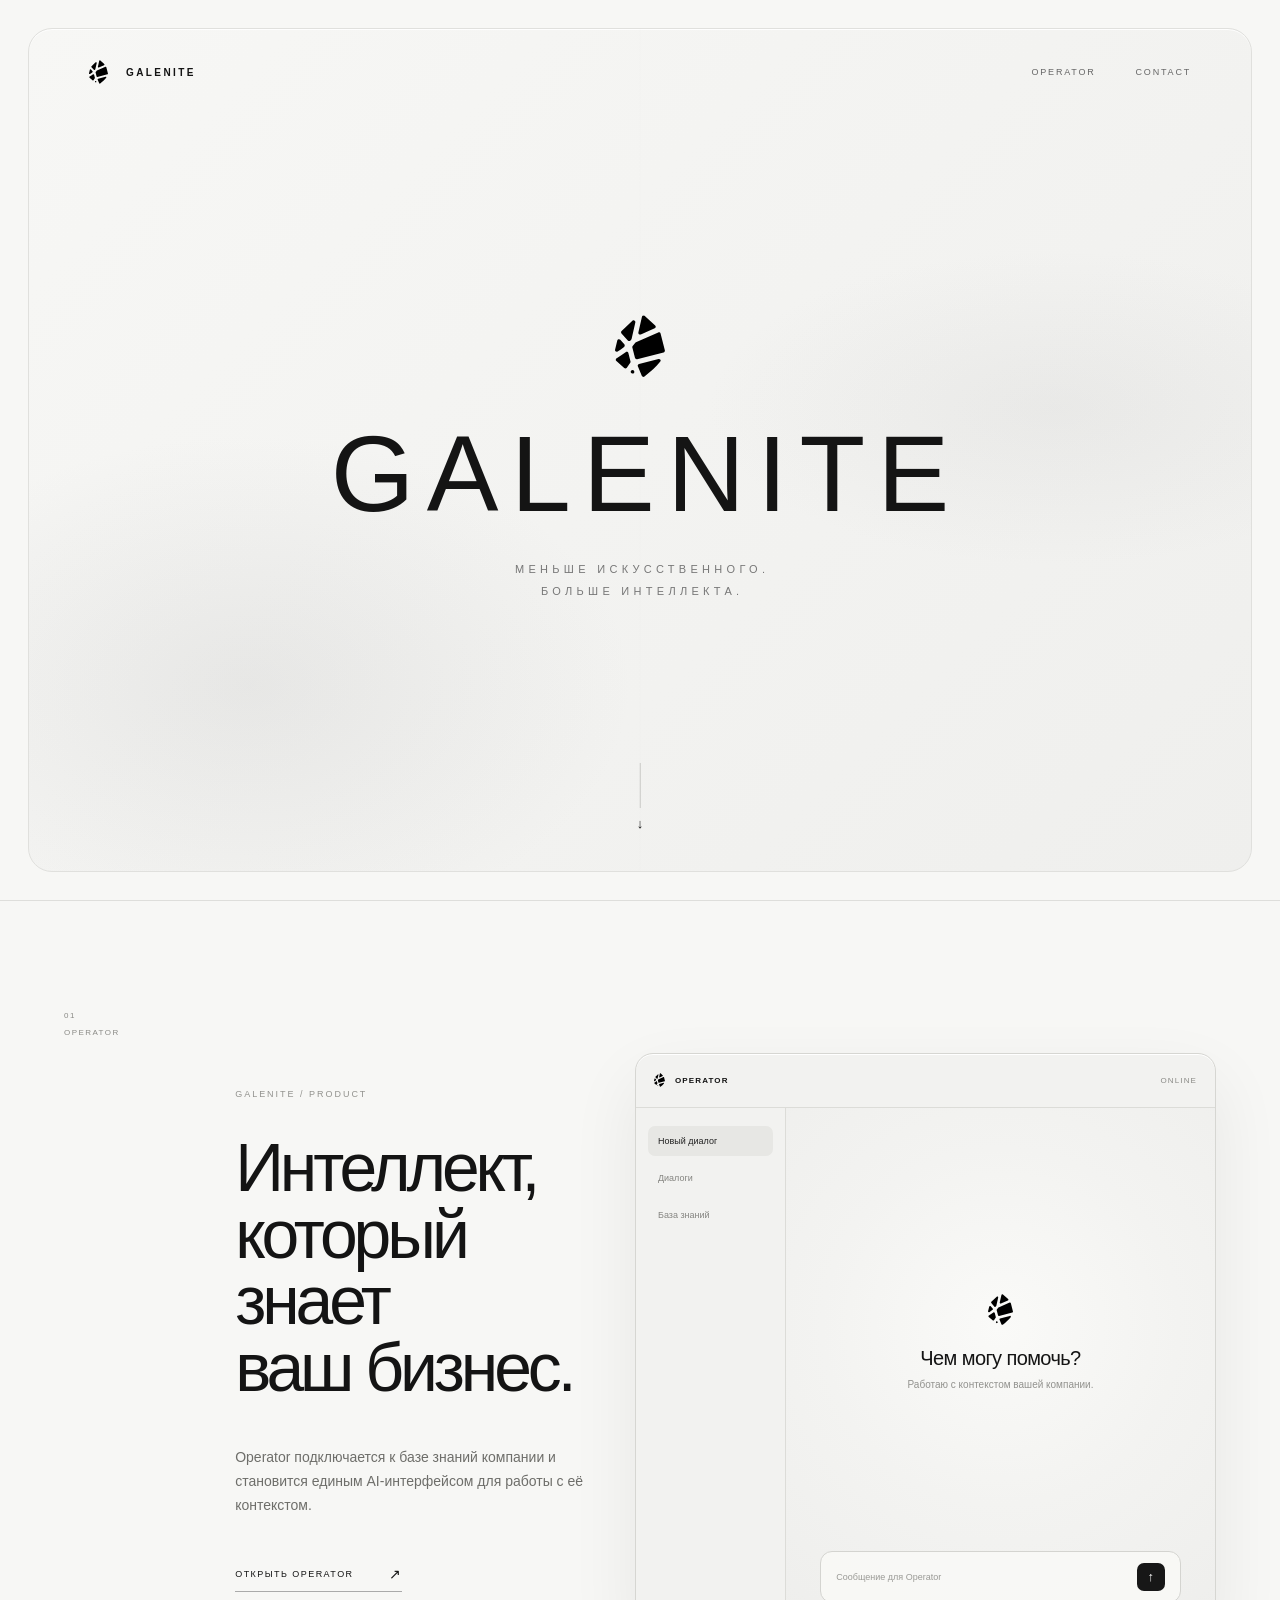
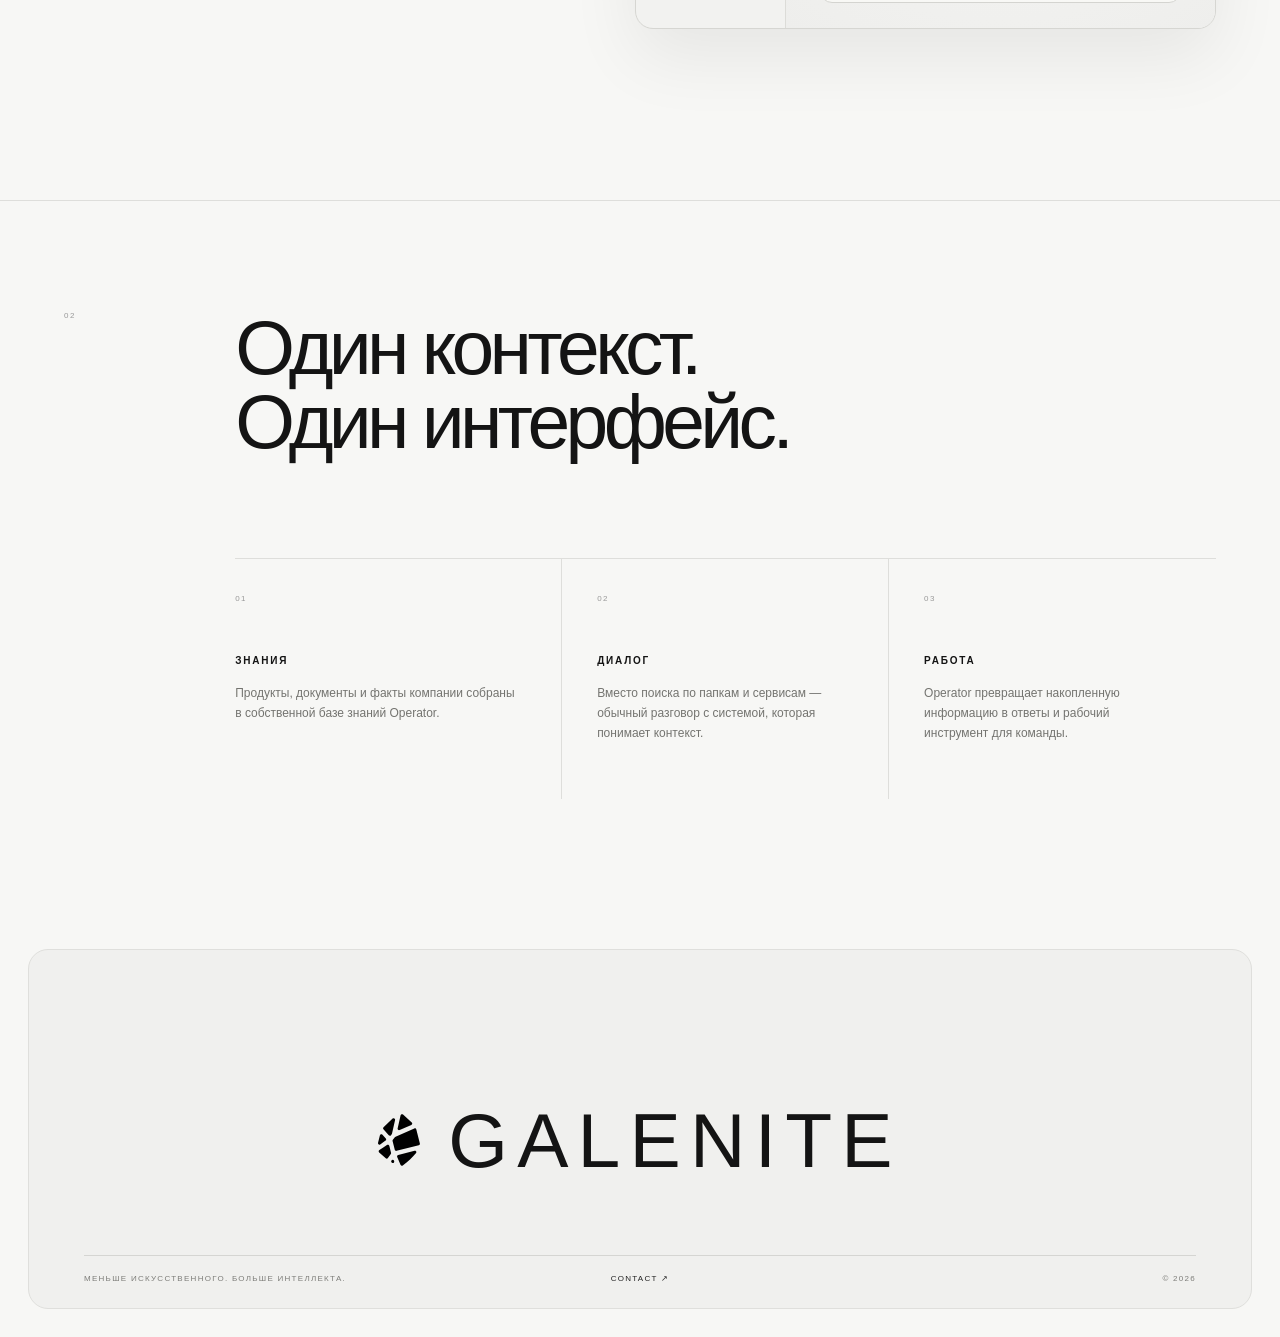
==== commit 8be6bcf3: "Add Galenite hero glow layers" ====
--- a/index.html
+++ b/index.html
@@ -6,15 +6,15 @@
 <meta name="theme-color" content="#f7f7f5">
 <title>Galenite — меньше искусственного, больше интеллекта</title>
 <meta name="description" content="Galenite создаёт цифровые продукты и интеллектуальные системы. Operator — AI-оператор для бизнеса.">
-<link rel="preconnect" href="https://fonts.googleapis.com">
-<link rel="preconnect" href="https://fonts.gstatic.com" crossorigin>
-<link href="https://fonts.googleapis.com/css2?family=Inter:wght@400;500;600&display=swap" rel="stylesheet">
-<link rel="stylesheet" href="/style.css?v=20260929-5">
+<link rel="stylesheet" href="/style.css?v=20260929-6">
 </head>
 <body>
 <main>
 <section class="hero">
   <div class="hero-panel">
+    <div class="glow glow-a"></div>
+    <div class="glow glow-b"></div>
+    <div class="glow glow-c"></div>
     <header class="nav">
       <a class="brand" href="/" aria-label="Galenite"><img src="/assets/galenite-mark.svg" alt=""><span>GALENITE</span></a>
       <nav><a href="#operator">OPERATOR</a><a href="/contact/">CONTACT</a></nav>
@@ -48,6 +48,7 @@
         <span>База знаний</span>
       </div>
       <div class="demo-chat">
+        <div class="demo-glow"></div>
         <div class="demo-state"><img src="/assets/galenite-mark.svg" alt=""><b>Чем могу помочь?</b><span>Работаю с контекстом вашей компании.</span></div>
         <div class="demo-input"><span>Сообщение для Operator</span><b>↑</b></div>
       </div>
--- a/style.css
+++ b/style.css
@@ -1 +1 @@
-:root{--black:#090909;--white:#f3f3ef;--hair:rgba(255,255,255,.18)}*{box-sizing:border-box}html{scroll-behavior:smooth}body{margin:0;font-family:Inter,Arial,sans-serif;background:var(--black);color:var(--white);overflow-x:hidden}a{color:inherit;text-decoration:none}.top{height:64px;padding:0 24px;display:grid;grid-template-columns:1fr auto 1fr;align-items:center;border-bottom:1px solid var(--hair);position:absolute;z-index:10;width:100%;font-size:10px;letter-spacing:.13em}.identity{display:flex;align-items:center;gap:11px}.identity img{width:14px;filter:invert(1)}.identity span{font-weight:600}nav{display:flex;gap:34px}.status{justify-self:end;color:#9a9a95}.status i{display:inline-block;width:5px;height:5px;background:#f3f3ef;border-radius:50%;margin-right:7px}.hero{height:100vh;min-height:760px;position:relative;overflow:hidden;background:#090909;padding:64px 24px 22px}.hero-copy{position:absolute;z-index:4;left:24px;top:112px}.kicker{font-size:9px;letter-spacing:.17em;color:#8b8b86;margin:0 0 28px}.hero h1{font-size:clamp(58px,7.15vw,116px);line-height:.84;letter-spacing:-.07em;font-weight:500;margin:0}.hero h1 span{display:block}.hero h1 span:nth-child(3){margin-left:9.5vw}.hero h1 span:nth-child(4){margin-left:9.5vw}.intro{width:290px;font-size:12px;line-height:1.55;color:#999994;margin:30px 0 0 9.8vw}.object{--rx:0deg;--ry:0deg;--tx:0px;--ty:0px;position:absolute;width:min(55vw,880px);height:min(69vh,690px);right:-2vw;top:16vh;perspective:1200px;transform:translate(var(--tx),var(--ty)) rotateX(var(--rx)) rotateY(var(--ry));transition:transform .18s ease-out;transform-style:preserve-3d}.object-back{position:absolute;inset:4% 10% 0 5%;border:1px solid #32322f;transform:translateZ(-60px) rotate(5deg)}.object-window{position:absolute;left:7%;right:2%;top:10%;bottom:7%;background:#d8d8d3;border:1px solid #343431;overflow:hidden;box-shadow:0 40px 100px rgba(0,0,0,.55);transform:translateZ(30px) rotate(-2deg)}.window-top{height:36px;padding:0 12px;background:#efefeb;color:#111;display:flex;justify-content:space-between;align-items:center;font-size:7px;letter-spacing:.13em;border-bottom:1px solid #aaa}.object-window video{width:100%;height:calc(100% - 36px);object-fit:cover;display:block;filter:grayscale(1) contrast(1.08)}.object-mark{position:absolute;width:24%;left:-1%;bottom:-1%;filter:invert(1);z-index:3;transform:translateZ(90px)}.object-label{position:absolute;z-index:5;background:#f3f3ef;color:#0a0a0a;padding:7px 9px;font-size:7px;letter-spacing:.14em;transform:translateZ(100px)}.l1{right:3%;top:3%}.l2{right:0;bottom:2%}.l3{left:4%;top:44%}.hero-bottom{position:absolute;bottom:22px;left:24px;right:24px;display:flex;justify-content:space-between;border-top:1px solid var(--hair);padding-top:12px;font-size:8px;letter-spacing:.15em;color:#777772}.statement{min-height:100vh;background:#ecece7;color:#0a0a0a;display:grid;grid-template-columns:42% 58%;align-items:center;overflow:hidden}.statement-mark{height:100%;display:flex;align-items:center;justify-content:center;border-right:1px solid #c8c8c2;position:relative}.statement-mark:before,.statement-mark:after{content:"";position:absolute;border:1px solid #cecec8;border-radius:50%}.statement-mark:before{width:42vw;height:42vw}.statement-mark:after{width:27vw;height:27vw}.statement-mark img{width:31%;z-index:2}.statement-copy{padding:8vw}.num,.work-head,.project-meta,.closing-top,.closing-bottom{font-size:8px;letter-spacing:.15em}.statement-copy h2{font-size:clamp(56px,7.4vw,118px);line-height:.86;letter-spacing:-.075em;font-weight:500;margin:70px 0 45px}.statement-copy h2 em{font-style:normal;color:#a3a39e}.statement-copy p{max-width:480px;font-size:16px;line-height:1.55;color:#686863}.work{background:#ecece7;color:#0a0a0a}.work-head{height:90px;padding:0 24px;display:flex;align-items:center;justify-content:space-between;border-top:1px solid #c7c7c1;border-bottom:1px solid #c7c7c1}.project{display:block;border-bottom:1px solid #bdbdb7}.project-meta{height:55px;padding:0 24px;display:grid;grid-template-columns:8% 1fr 1fr auto;align-items:center}.project-visual,.operator-stage{height:75vw;max-height:900px;min-height:620px;position:relative;overflow:hidden}.project-visual{background:#b9b9b4}.project-visual video{position:absolute;width:72%;height:72%;object-fit:cover;left:14%;top:10%;filter:grayscale(1);box-shadow:0 45px 100px rgba(0,0,0,.22)}.project-title{position:absolute;left:1.2vw;bottom:-.05em;font-size:clamp(110px,18vw,285px);font-weight:500;letter-spacing:-.095em;line-height:.72;white-space:nowrap;mix-blend-mode:difference;color:#fff}.project-foot{height:78px;padding:0 24px;display:flex;align-items:center;justify-content:space-between}.project-foot p{font-size:11px;color:#62625e}.project-foot span{font-size:8px;letter-spacing:.14em}.operator{background:#090909;color:#f3f3ef}.operator .project-meta{border-bottom:1px solid #292927}.operator-stage{background:#090909}.operator-stage>img{position:absolute;width:42%;right:8%;top:12%;filter:invert(1);opacity:.08}.terminal{position:absolute;width:min(50vw,760px);height:56%;right:8%;top:17%;background:#efefeb;color:#0a0a0a;border:1px solid #666;transform:rotate(2deg);box-shadow:0 40px 90px #000}.terminal-head{height:42px;border-bottom:1px solid #c5c5bf;display:flex;align-items:center;justify-content:space-between;padding:0 15px;font-size:7px;letter-spacing:.15em}.terminal-body{padding:55px}.terminal-body small{font-size:7px;letter-spacing:.15em;color:#777}.terminal-body p{font-size:clamp(32px,4vw,62px);letter-spacing:-.055em;line-height:.96}.terminal-line{height:1px;background:#bbb;margin-top:18px}.terminal-line.short{width:55%}.operator .project-foot{border-top:1px solid #292927}.operator .project-foot p{color:#888}.closing{height:100vh;min-height:760px;position:relative;padding:24px;background:#ecece7;color:#090909;overflow:hidden}.closing-top{display:flex;justify-content:space-between;border-bottom:1px solid #c7c7c1;padding-bottom:15px}.closing>img{position:absolute;width:min(28vw,430px);right:8vw;top:19%;}.closing h2{position:absolute;left:20px;bottom:70px;font-size:clamp(90px,15vw,240px);font-weight:500;letter-spacing:-.095em;line-height:.68;margin:0}.closing-bottom{position:absolute;left:24px;right:24px;bottom:20px;border-top:1px solid #c7c7c1;padding-top:14px;display:grid;grid-template-columns:1fr 1fr auto}@media(max-width:800px){.top{height:58px;padding:0 15px;grid-template-columns:1fr auto}.top nav{display:none}.status{font-size:7px}.hero{height:790px;min-height:0;padding:58px 15px 15px}.hero-copy{left:15px;top:88px}.hero h1{font-size:15vw}.hero h1 span:nth-child(3),.hero h1 span:nth-child(4){margin-left:8vw}.intro{margin-left:8vw;width:230px}.object{width:96vw;height:390px;right:-16vw;top:45%;}.object-window{left:4%;}.object-mark{width:22%}.hero-bottom{left:15px;right:15px;bottom:15px}.statement{min-height:760px;display:block;position:relative;padding-top:300px}.statement-mark{position:absolute;top:0;left:0;width:100%;height:300px;border-right:0;border-bottom:1px solid #c8c8c2}.statement-mark:before{width:290px;height:290px}.statement-mark:after{width:190px;height:190px}.statement-mark img{width:85px}.statement-copy{padding:50px 18px}.statement-copy h2{font-size:14.5vw;margin:50px 0 35px}.statement-copy p{font-size:13px}.work-head{height:70px;padding:0 15px}.project-meta{padding:0 15px;grid-template-columns:42px 1fr auto}.project-meta span:nth-child(3){display:none}.project-visual,.operator-stage{height:620px;min-height:0}.project-visual video{width:92%;height:62%;left:4%;top:12%}.project-title{font-size:26vw;left:0}.project-foot{height:90px;padding:0 15px}.project-foot p{max-width:220px}.terminal{width:88vw;height:340px;right:6vw;top:16%}.terminal-body{padding:35px 25px}.terminal-body p{font-size:10vw}.operator-stage>img{width:80%;right:-15%;top:8%}.closing{height:760px;min-height:0;padding:15px}.closing-top span:last-child{display:none}.closing>img{width:48vw;right:8vw;top:18%}.closing h2{left:12px;bottom:72px;font-size:22vw}.closing-bottom{left:15px;right:15px;bottom:15px;grid-template-columns:1fr auto}.closing-bottom span:nth-child(2){display:none}}@media(prefers-reduced-motion:reduce){.object{transition:none}}+:root{--bg:#f7f7f5;--panel:#f1f1ef;--ink:#141414;--muted:#858582;--line:#dededb}*{box-sizing:border-box}html{scroll-behavior:smooth}body{margin:0;background:var(--bg);color:var(--ink);font-family:Inter,Arial,sans-serif;-webkit-font-smoothing:antialiased}a{color:inherit;text-decoration:none}.hero{height:100vh;min-height:680px;padding:28px}.hero-panel{height:100%;position:relative;border:1px solid #e0e0dd;border-radius:24px;overflow:hidden;background:radial-gradient(ellipse at 18% 78%,rgba(180,180,180,.20),transparent 27%),radial-gradient(ellipse at 84% 45%,rgba(188,188,188,.16),transparent 24%),linear-gradient(135deg,#f7f7f5 0%,#efefed 100%);box-shadow:inset 0 1px rgba(255,255,255,.9)}.hero-panel:after{content:"";position:absolute;inset:0;pointer-events:none;background:linear-gradient(90deg,transparent 0 49.95%,rgba(0,0,0,.018) 50%,transparent 50.05%)}.nav{height:86px;display:flex;align-items:center;justify-content:space-between;padding:0 60px;position:relative;z-index:2}.brand{display:flex;align-items:center;gap:18px;font-size:10px;font-weight:600;letter-spacing:.24em}.brand img{width:19px;height:24px}.nav nav{display:flex;gap:40px}.nav nav a{font-size:9px;letter-spacing:.2em;color:#666;transition:color .2s}.nav nav a:hover{color:#111}.hero-center{position:absolute;left:50%;top:50%;transform:translate(-50%,-47%);text-align:center;width:min(90%,900px);z-index:2}.hero-mark{width:50px;height:62px;margin-bottom:45px}.hero h1{margin:0;font-weight:400;font-size:clamp(68px,8.4vw,138px);line-height:.9;letter-spacing:.115em;padding-left:.115em}.hero-center p{margin:35px 0 0;font-size:11px;line-height:2;letter-spacing:.39em;color:#777;padding-left:.39em}.scroll{position:absolute;bottom:40px;left:50%;transform:translateX(-50%);display:flex;flex-direction:column;align-items:center;gap:8px;font-size:13px;z-index:3}.scroll span{height:45px;width:1px;background:#c9c9c6}.operator{min-height:100vh;padding:110px max(5vw,50px) 130px;display:grid;grid-template-columns:120px minmax(300px,.75fr) minmax(520px,1.25fr);gap:4vw;align-items:center;border-top:1px solid var(--line)}.section-label{align-self:start;display:flex;flex-direction:column;gap:8px;font-size:8px;letter-spacing:.18em;color:#8a8a86}.operator-copy{max-width:550px}.eyebrow{font-size:9px;letter-spacing:.22em;color:#92928e;margin:0 0 36px}.operator-copy h2{font-size:clamp(48px,5.3vw,86px);font-weight:400;line-height:.98;letter-spacing:-.06em;margin:0}.lead{max-width:430px;font-size:14px;line-height:1.7;color:#6e6e6a;margin:45px 0}.open{display:inline-flex;gap:35px;align-items:center;border-bottom:1px solid #aaa;padding:0 0 9px;font-size:9px;letter-spacing:.16em}.open span{font-size:14px}.operator-demo{height:min(64vh,650px);min-height:500px;border:1px solid #d6d6d2;border-radius:18px;background:#f2f2f0;box-shadow:0 28px 70px rgba(0,0,0,.07),inset 0 1px #fff;overflow:hidden}.demo-top{height:54px;border-bottom:1px solid #dcdcd8;padding:0 18px;display:flex;align-items:center;justify-content:space-between;font-size:8px;letter-spacing:.14em}.demo-top div{display:flex;align-items:center;gap:10px}.demo-top img{width:11px;height:14px}.demo-top span{color:#8a8a86}.demo-body{height:calc(100% - 54px);display:grid;grid-template-columns:150px 1fr}.demo-side{border-right:1px solid #dcdcd8;padding:18px 12px;display:flex;flex-direction:column;gap:7px}.demo-side span{padding:10px;border-radius:7px;font-size:9px;color:#858581}.demo-side .active{background:#e7e7e4;color:#222}.demo-chat{position:relative;background:radial-gradient(circle at 50% 42%,#fafaf8 0,#f3f3f1 48%,#eeeeec 100%)}.demo-state{position:absolute;left:50%;top:45%;transform:translate(-50%,-50%);display:flex;flex-direction:column;align-items:center;text-align:center}.demo-state img{width:25px;height:31px;margin-bottom:22px}.demo-state b{font-size:20px;font-weight:500;letter-spacing:-.03em}.demo-state span{font-size:10px;color:#92928e;margin-top:9px}.demo-input{position:absolute;left:8%;right:8%;bottom:25px;height:52px;border:1px solid #d4d4d0;border-radius:12px;background:rgba(250,250,248,.8);display:flex;align-items:center;justify-content:space-between;padding:0 15px;color:#9a9a96;font-size:9px}.demo-input b{width:28px;height:28px;border-radius:7px;background:#171717;color:white;display:grid;place-items:center;font-size:13px}.operator-detail{padding:40px max(5vw,50px) 150px;border-top:1px solid var(--line)}.detail-title{display:grid;grid-template-columns:120px 1fr;gap:4vw;padding:70px 0 100px}.detail-title>span,.detail-grid article>span{font-size:8px;letter-spacing:.18em;color:#999}.detail-title h3{font-size:clamp(52px,6vw,94px);font-weight:400;line-height:.96;letter-spacing:-.06em;margin:0}.detail-grid{margin-left:calc(120px + 4vw);display:grid;grid-template-columns:repeat(3,1fr);border-top:1px solid var(--line)}.detail-grid article{padding:28px 45px 40px 0;border-right:1px solid var(--line);min-height:240px}.detail-grid article+article{padding-left:35px}.detail-grid article:last-child{border-right:0}.detail-grid h4{font-size:10px;letter-spacing:.18em;margin:50px 0 18px}.detail-grid p{font-size:12px;line-height:1.65;color:#747470;max-width:290px}footer{margin:0 28px 28px;border:1px solid #dfdfdc;border-radius:20px;background:#f0f0ee;padding:75px 55px 25px}.footer-brand{height:230px;display:flex;align-items:center;justify-content:center;gap:28px}.footer-brand img{width:42px;height:52px}.footer-brand span{font-size:clamp(42px,6vw,92px);font-weight:400;letter-spacing:.12em}.footer-line{border-top:1px solid #d5d5d2;padding-top:18px;display:grid;grid-template-columns:1fr auto 1fr;font-size:8px;letter-spacing:.16em;color:#7d7d79}.footer-line a{margin:0 45px;color:#222}.footer-line span:last-child{text-align:right}@media(max-width:900px){.hero{padding:12px;height:780px;min-height:0}.hero-panel{border-radius:18px}.nav{height:70px;padding:0 22px}.nav nav{gap:20px}.hero-mark{width:36px;height:44px;margin-bottom:32px}.hero h1{font-size:14vw;letter-spacing:.07em;padding-left:.07em}.hero-center p{font-size:8px;letter-spacing:.25em;padding-left:.25em}.operator{padding:80px 20px 90px;display:block}.section-label{margin-bottom:55px}.operator-copy{margin-bottom:70px}.operator-copy h2{font-size:14vw}.operator-demo{height:520px;min-height:0}.demo-body{grid-template-columns:1fr}.demo-side{display:none}.operator-detail{padding:20px 20px 90px}.detail-title{display:block;padding:50px 0 70px}.detail-title>span{display:block;margin-bottom:40px}.detail-title h3{font-size:14vw}.detail-grid{margin:0;grid-template-columns:1fr}.detail-grid article{border-right:0;border-bottom:1px solid var(--line);min-height:200px;padding:28px 0!important}.detail-grid article:last-child{border-bottom:0}.detail-grid h4{margin-top:40px}footer{margin:0 12px 12px;padding:45px 22px 20px}.footer-brand{height:180px;gap:15px}.footer-brand img{width:26px;height:33px}.footer-brand span{font-size:10vw}.footer-line{grid-template-columns:1fr auto}.footer-line>span:first-child{display:none}.footer-line a{margin:0}}
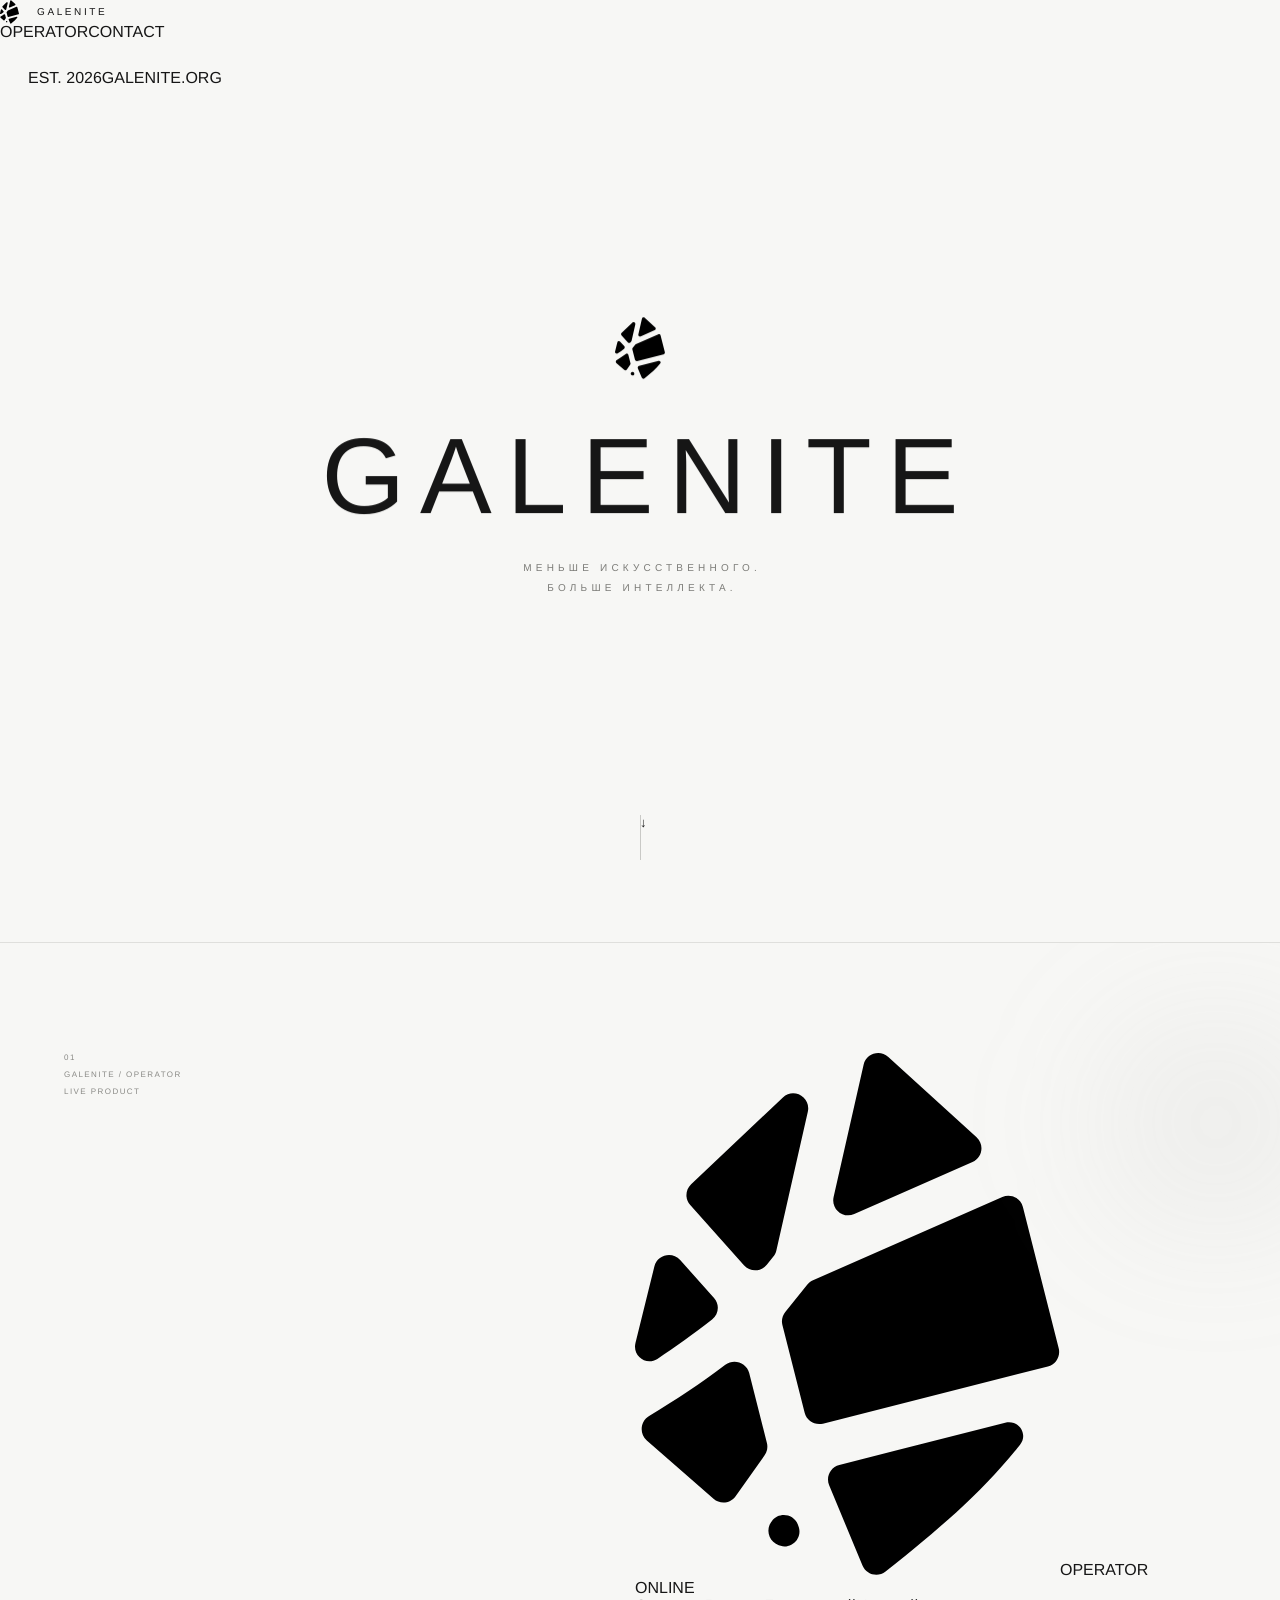
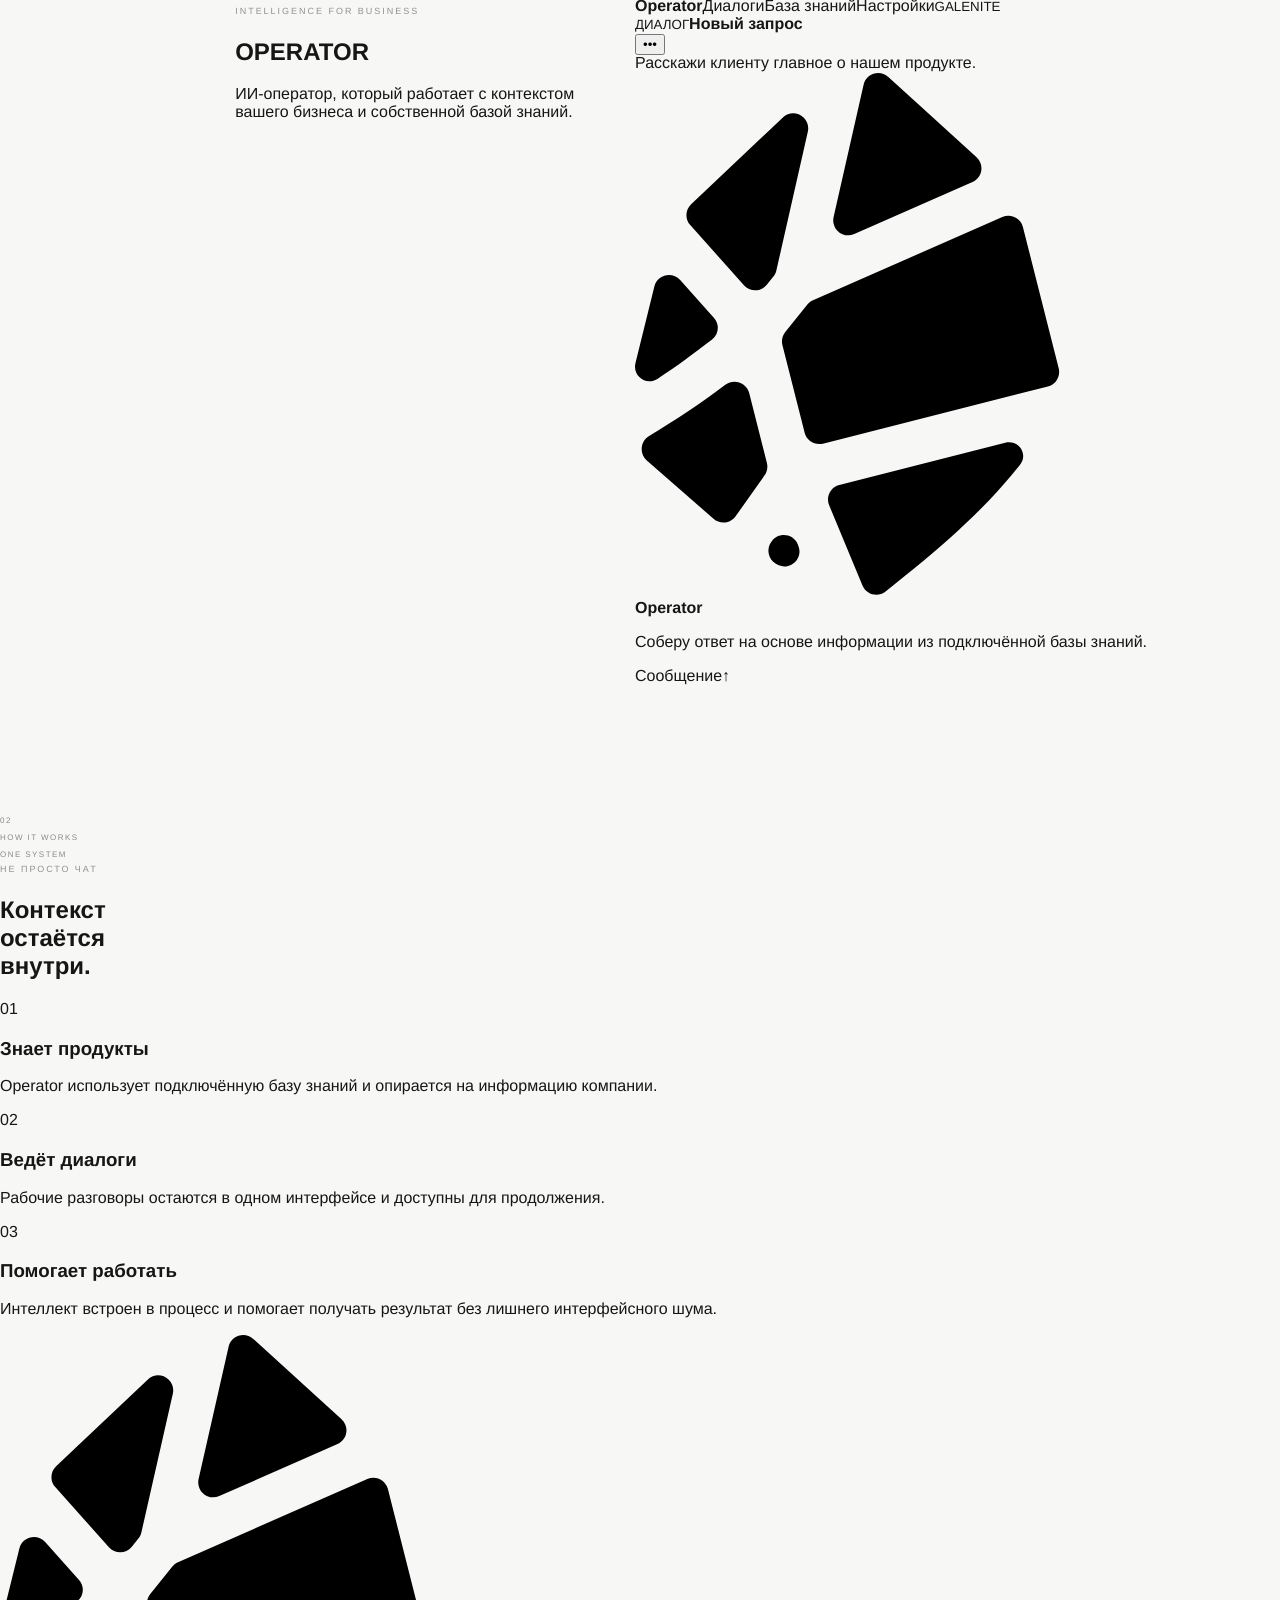
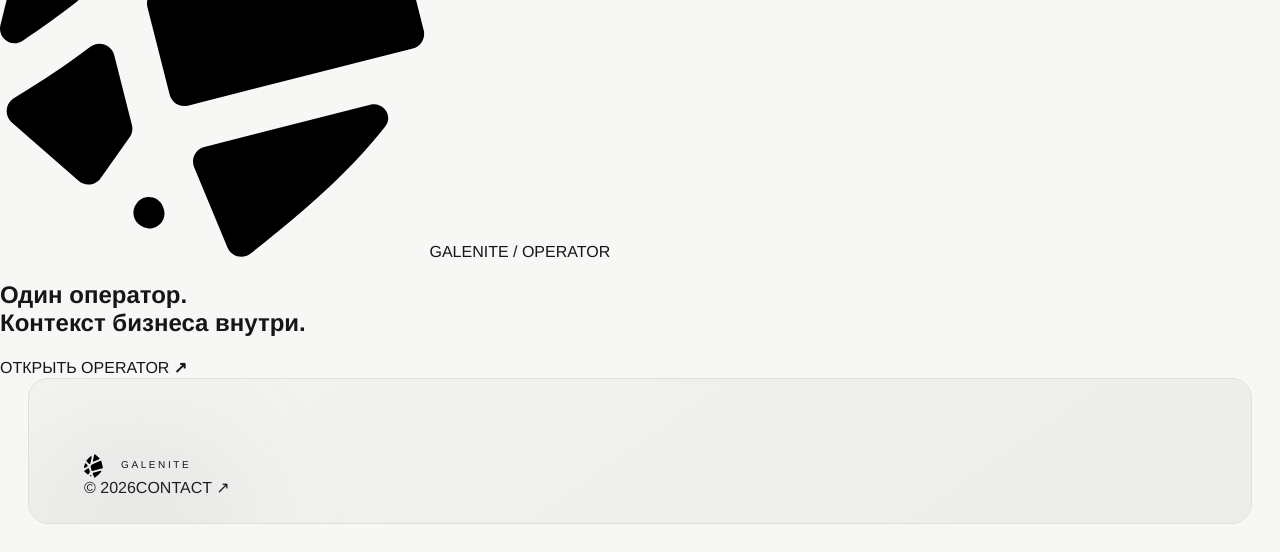
==== commit 645f1bfd: "Rebuild homepage in approved minimal Galenite direction" ====
--- a/index.html
+++ b/index.html
@@ -1,74 +1,76 @@
 <!doctype html>
 <html lang="ru">
 <head>
-<meta charset="utf-8">
-<meta name="viewport" content="width=device-width,initial-scale=1">
-<meta name="theme-color" content="#f7f7f5">
+<meta charset="utf-8"><meta name="viewport" content="width=device-width,initial-scale=1">
+<meta name="theme-color" content="#ffffff">
 <title>Galenite — меньше искусственного, больше интеллекта</title>
-<meta name="description" content="Galenite создаёт цифровые продукты и интеллектуальные системы. Operator — AI-оператор для бизнеса.">
-<link rel="stylesheet" href="/style.css?v=20260929-6">
+<meta name="description" content="Galenite создаёт цифровые продукты и интеллектуальные системы.">
+<link rel="preconnect" href="https://fonts.googleapis.com"><link rel="preconnect" href="https://fonts.gstatic.com" crossorigin>
+<link href="https://fonts.googleapis.com/css2?family=Inter:wght@400;500;600&display=swap" rel="stylesheet">
+<link rel="stylesheet" href="/style.css?v=20260929-5">
 </head>
 <body>
+<header class="topbar">
+<a class="brand" href="/"><img src="/assets/galenite-mark.svg" alt=""><span>GALENITE</span></a>
+<nav><a href="#operator">OPERATOR</a><a href="/contact/">CONTACT</a></nav>
+</header>
 <main>
 <section class="hero">
-  <div class="hero-panel">
-    <div class="glow glow-a"></div>
-    <div class="glow glow-b"></div>
-    <div class="glow glow-c"></div>
-    <header class="nav">
-      <a class="brand" href="/" aria-label="Galenite"><img src="/assets/galenite-mark.svg" alt=""><span>GALENITE</span></a>
-      <nav><a href="#operator">OPERATOR</a><a href="/contact/">CONTACT</a></nav>
-    </header>
-
-    <div class="hero-center">
-      <img class="hero-mark" src="/assets/galenite-mark.svg" alt="">
-      <h1>GALENITE</h1>
-      <p>МЕНЬШЕ ИСКУССТВЕННОГО.<br>БОЛЬШЕ ИНТЕЛЛЕКТА.</p>
-    </div>
-
-    <a class="scroll" href="#operator" aria-label="К Operator"><span></span>↓</a>
-  </div>
+<div class="ambient ambient-a"></div><div class="ambient ambient-b"></div>
+<div class="hero-center">
+<img class="hero-mark" src="/assets/galenite-mark.svg" alt="Galenite">
+<h1>GALENITE</h1>
+<p>МЕНЬШЕ ИСКУССТВЕННОГО.<br>БОЛЬШЕ ИНТЕЛЛЕКТА.</p>
+</div>
+<a class="scroll" href="#operator" aria-label="К Operator"><i></i><span>↓</span></a>
+<div class="hero-meta"><span>EST. 2026</span><span>GALENITE.ORG</span></div>
 </section>
 
 <section class="operator" id="operator">
-  <div class="section-label"><span>01</span><span>OPERATOR</span></div>
-  <div class="operator-copy">
-    <p class="eyebrow">GALENITE / PRODUCT</p>
-    <h2>Интеллект,<br>который знает<br>ваш бизнес.</h2>
-    <p class="lead">Operator подключается к базе знаний компании и становится единым AI-интерфейсом для работы с её контекстом.</p>
-    <a class="open" href="https://operator.galenite.org">ОТКРЫТЬ OPERATOR <span>↗</span></a>
-  </div>
-
-  <div class="operator-demo">
-    <div class="demo-top"><div><img src="/assets/galenite-mark.svg" alt=""><b>OPERATOR</b></div><span>ONLINE</span></div>
-    <div class="demo-body">
-      <div class="demo-side">
-        <span class="active">Новый диалог</span>
-        <span>Диалоги</span>
-        <span>База знаний</span>
-      </div>
-      <div class="demo-chat">
-        <div class="demo-glow"></div>
-        <div class="demo-state"><img src="/assets/galenite-mark.svg" alt=""><b>Чем могу помочь?</b><span>Работаю с контекстом вашей компании.</span></div>
-        <div class="demo-input"><span>Сообщение для Operator</span><b>↑</b></div>
-      </div>
-    </div>
-  </div>
+<div class="section-label"><span>01</span><span>GALENITE / OPERATOR</span><span>LIVE PRODUCT</span></div>
+<div class="operator-intro">
+<div><span class="eyebrow">INTELLIGENCE FOR BUSINESS</span><h2>OPERATOR</h2></div>
+<p>ИИ-оператор, который работает с контекстом вашего бизнеса и собственной базой знаний.</p>
+</div>
+<div class="product-stage">
+<div class="soft-glow"></div>
+<div class="product-window">
+<div class="window-head"><div class="window-brand"><img src="/assets/galenite-mark.svg" alt=""><span>OPERATOR</span></div><span class="online"><i></i> ONLINE</span></div>
+<div class="window-body">
+<aside><b>Operator</b><span class="active">Диалоги</span><span>База знаний</span><span>Настройки</span><small>GALENITE</small></aside>
+<div class="conversation">
+<div class="conversation-top"><div><small>ДИАЛОГ</small><strong>Новый запрос</strong></div><button>•••</button></div>
+<div class="messages">
+<div class="bubble user">Расскажи клиенту главное о нашем продукте.</div>
+<div class="answer"><div class="answer-mark"><img src="/assets/galenite-mark.svg" alt=""></div><div><strong>Operator</strong><p>Соберу ответ на основе информации из подключённой базы знаний.</p><div class="textline"></div><div class="textline"></div><div class="textline short"></div></div></div>
+</div>
+<div class="composer"><span>Сообщение</span><b>↑</b></div>
+</div>
+</div>
+</div>
+</div>
 </section>
 
-<section class="operator-detail">
-  <div class="detail-title"><span>02</span><h3>Один контекст.<br>Один интерфейс.</h3></div>
-  <div class="detail-grid">
-    <article><span>01</span><h4>ЗНАНИЯ</h4><p>Продукты, документы и факты компании собраны в собственной базе знаний Operator.</p></article>
-    <article><span>02</span><h4>ДИАЛОГ</h4><p>Вместо поиска по папкам и сервисам — обычный разговор с системой, которая понимает контекст.</p></article>
-    <article><span>03</span><h4>РАБОТА</h4><p>Operator превращает накопленную информацию в ответы и рабочий инструмент для команды.</p></article>
-  </div>
+<section class="about-operator">
+<div class="section-label"><span>02</span><span>HOW IT WORKS</span><span>ONE SYSTEM</span></div>
+<div class="about-grid">
+<div class="about-copy"><span class="eyebrow">НЕ ПРОСТО ЧАТ</span><h2>Контекст<br>остаётся<br>внутри.</h2></div>
+<div class="principles">
+<article><span>01</span><h3>Знает продукты</h3><p>Operator использует подключённую базу знаний и опирается на информацию компании.</p></article>
+<article><span>02</span><h3>Ведёт диалоги</h3><p>Рабочие разговоры остаются в одном интерфейсе и доступны для продолжения.</p></article>
+<article><span>03</span><h3>Помогает работать</h3><p>Интеллект встроен в процесс и помогает получать результат без лишнего интерфейсного шума.</p></article>
+</div>
+</div>
 </section>
 
-<footer>
-  <div class="footer-brand"><img src="/assets/galenite-mark.svg" alt=""><span>GALENITE</span></div>
-  <div class="footer-line"><span>МЕНЬШЕ ИСКУССТВЕННОГО. БОЛЬШЕ ИНТЕЛЛЕКТА.</span><a href="/contact/">CONTACT ↗</a><span>© 2026</span></div>
-</footer>
+<section class="operator-end">
+<div class="end-card">
+<img src="/assets/galenite-mark.svg" alt="">
+<span>GALENITE / OPERATOR</span>
+<h2>Один оператор.<br>Контекст бизнеса внутри.</h2>
+<a href="https://operator.galenite.org">ОТКРЫТЬ OPERATOR <b>↗</b></a>
+</div>
+</section>
+<footer><a class="brand" href="/"><img src="/assets/galenite-mark.svg" alt=""><span>GALENITE</span></a><span>© 2026</span><a href="/contact/">CONTACT ↗</a></footer>
 </main>
-</body>
-</html>+</body></html>
--- a/style.css
+++ b/style.css
@@ -1 +1 @@
-:root{--bg:#f7f7f5;--panel:#f1f1ef;--ink:#141414;--muted:#858582;--line:#dededb}*{box-sizing:border-box}html{scroll-behavior:smooth}body{margin:0;background:var(--bg);color:var(--ink);font-family:Inter,Arial,sans-serif;-webkit-font-smoothing:antialiased}a{color:inherit;text-decoration:none}.hero{height:100vh;min-height:680px;padding:28px}.hero-panel{height:100%;position:relative;border:1px solid #e0e0dd;border-radius:24px;overflow:hidden;background:radial-gradient(ellipse at 18% 78%,rgba(180,180,180,.20),transparent 27%),radial-gradient(ellipse at 84% 45%,rgba(188,188,188,.16),transparent 24%),linear-gradient(135deg,#f7f7f5 0%,#efefed 100%);box-shadow:inset 0 1px rgba(255,255,255,.9)}.hero-panel:after{content:"";position:absolute;inset:0;pointer-events:none;background:linear-gradient(90deg,transparent 0 49.95%,rgba(0,0,0,.018) 50%,transparent 50.05%)}.nav{height:86px;display:flex;align-items:center;justify-content:space-between;padding:0 60px;position:relative;z-index:2}.brand{display:flex;align-items:center;gap:18px;font-size:10px;font-weight:600;letter-spacing:.24em}.brand img{width:19px;height:24px}.nav nav{display:flex;gap:40px}.nav nav a{font-size:9px;letter-spacing:.2em;color:#666;transition:color .2s}.nav nav a:hover{color:#111}.hero-center{position:absolute;left:50%;top:50%;transform:translate(-50%,-47%);text-align:center;width:min(90%,900px);z-index:2}.hero-mark{width:50px;height:62px;margin-bottom:45px}.hero h1{margin:0;font-weight:400;font-size:clamp(68px,8.4vw,138px);line-height:.9;letter-spacing:.115em;padding-left:.115em}.hero-center p{margin:35px 0 0;font-size:11px;line-height:2;letter-spacing:.39em;color:#777;padding-left:.39em}.scroll{position:absolute;bottom:40px;left:50%;transform:translateX(-50%);display:flex;flex-direction:column;align-items:center;gap:8px;font-size:13px;z-index:3}.scroll span{height:45px;width:1px;background:#c9c9c6}.operator{min-height:100vh;padding:110px max(5vw,50px) 130px;display:grid;grid-template-columns:120px minmax(300px,.75fr) minmax(520px,1.25fr);gap:4vw;align-items:center;border-top:1px solid var(--line)}.section-label{align-self:start;display:flex;flex-direction:column;gap:8px;font-size:8px;letter-spacing:.18em;color:#8a8a86}.operator-copy{max-width:550px}.eyebrow{font-size:9px;letter-spacing:.22em;color:#92928e;margin:0 0 36px}.operator-copy h2{font-size:clamp(48px,5.3vw,86px);font-weight:400;line-height:.98;letter-spacing:-.06em;margin:0}.lead{max-width:430px;font-size:14px;line-height:1.7;color:#6e6e6a;margin:45px 0}.open{display:inline-flex;gap:35px;align-items:center;border-bottom:1px solid #aaa;padding:0 0 9px;font-size:9px;letter-spacing:.16em}.open span{font-size:14px}.operator-demo{height:min(64vh,650px);min-height:500px;border:1px solid #d6d6d2;border-radius:18px;background:#f2f2f0;box-shadow:0 28px 70px rgba(0,0,0,.07),inset 0 1px #fff;overflow:hidden}.demo-top{height:54px;border-bottom:1px solid #dcdcd8;padding:0 18px;display:flex;align-items:center;justify-content:space-between;font-size:8px;letter-spacing:.14em}.demo-top div{display:flex;align-items:center;gap:10px}.demo-top img{width:11px;height:14px}.demo-top span{color:#8a8a86}.demo-body{height:calc(100% - 54px);display:grid;grid-template-columns:150px 1fr}.demo-side{border-right:1px solid #dcdcd8;padding:18px 12px;display:flex;flex-direction:column;gap:7px}.demo-side span{padding:10px;border-radius:7px;font-size:9px;color:#858581}.demo-side .active{background:#e7e7e4;color:#222}.demo-chat{position:relative;background:radial-gradient(circle at 50% 42%,#fafaf8 0,#f3f3f1 48%,#eeeeec 100%)}.demo-state{position:absolute;left:50%;top:45%;transform:translate(-50%,-50%);display:flex;flex-direction:column;align-items:center;text-align:center}.demo-state img{width:25px;height:31px;margin-bottom:22px}.demo-state b{font-size:20px;font-weight:500;letter-spacing:-.03em}.demo-state span{font-size:10px;color:#92928e;margin-top:9px}.demo-input{position:absolute;left:8%;right:8%;bottom:25px;height:52px;border:1px solid #d4d4d0;border-radius:12px;background:rgba(250,250,248,.8);display:flex;align-items:center;justify-content:space-between;padding:0 15px;color:#9a9a96;font-size:9px}.demo-input b{width:28px;height:28px;border-radius:7px;background:#171717;color:white;display:grid;place-items:center;font-size:13px}.operator-detail{padding:40px max(5vw,50px) 150px;border-top:1px solid var(--line)}.detail-title{display:grid;grid-template-columns:120px 1fr;gap:4vw;padding:70px 0 100px}.detail-title>span,.detail-grid article>span{font-size:8px;letter-spacing:.18em;color:#999}.detail-title h3{font-size:clamp(52px,6vw,94px);font-weight:400;line-height:.96;letter-spacing:-.06em;margin:0}.detail-grid{margin-left:calc(120px + 4vw);display:grid;grid-template-columns:repeat(3,1fr);border-top:1px solid var(--line)}.detail-grid article{padding:28px 45px 40px 0;border-right:1px solid var(--line);min-height:240px}.detail-grid article+article{padding-left:35px}.detail-grid article:last-child{border-right:0}.detail-grid h4{font-size:10px;letter-spacing:.18em;margin:50px 0 18px}.detail-grid p{font-size:12px;line-height:1.65;color:#747470;max-width:290px}footer{margin:0 28px 28px;border:1px solid #dfdfdc;border-radius:20px;background:#f0f0ee;padding:75px 55px 25px}.footer-brand{height:230px;display:flex;align-items:center;justify-content:center;gap:28px}.footer-brand img{width:42px;height:52px}.footer-brand span{font-size:clamp(42px,6vw,92px);font-weight:400;letter-spacing:.12em}.footer-line{border-top:1px solid #d5d5d2;padding-top:18px;display:grid;grid-template-columns:1fr auto 1fr;font-size:8px;letter-spacing:.16em;color:#7d7d79}.footer-line a{margin:0 45px;color:#222}.footer-line span:last-child{text-align:right}@media(max-width:900px){.hero{padding:12px;height:780px;min-height:0}.hero-panel{border-radius:18px}.nav{height:70px;padding:0 22px}.nav nav{gap:20px}.hero-mark{width:36px;height:44px;margin-bottom:32px}.hero h1{font-size:14vw;letter-spacing:.07em;padding-left:.07em}.hero-center p{font-size:8px;letter-spacing:.25em;padding-left:.25em}.operator{padding:80px 20px 90px;display:block}.section-label{margin-bottom:55px}.operator-copy{margin-bottom:70px}.operator-copy h2{font-size:14vw}.operator-demo{height:520px;min-height:0}.demo-body{grid-template-columns:1fr}.demo-side{display:none}.operator-detail{padding:20px 20px 90px}.detail-title{display:block;padding:50px 0 70px}.detail-title>span{display:block;margin-bottom:40px}.detail-title h3{font-size:14vw}.detail-grid{margin:0;grid-template-columns:1fr}.detail-grid article{border-right:0;border-bottom:1px solid var(--line);min-height:200px;padding:28px 0!important}.detail-grid article:last-child{border-bottom:0}.detail-grid h4{margin-top:40px}footer{margin:0 12px 12px;padding:45px 22px 20px}.footer-brand{height:180px;gap:15px}.footer-brand img{width:26px;height:33px}.footer-brand span{font-size:10vw}.footer-line{grid-template-columns:1fr auto}.footer-line>span:first-child{display:none}.footer-line a{margin:0}}+:root{--bg:#f7f7f5;--panel:#f2f2f0;--ink:#161616;--muted:#8a8a87;--line:#dfdfdc;--display:"Helvetica Neue","Nimbus Sans",Helvetica,Arial,sans-serif;--text:"Helvetica Neue","Nimbus Sans",Helvetica,Arial,sans-serif}*{box-sizing:border-box}html{scroll-behavior:smooth}body{margin:0;background:var(--bg);color:var(--ink);font-family:var(--text);-webkit-font-smoothing:antialiased;text-rendering:geometricPrecision}a{color:inherit;text-decoration:none}.hero{height:100vh;min-height:680px;padding:28px}.hero-panel{height:100%;position:relative;border:1px solid #e0e0dd;border-radius:24px;overflow:hidden;background:linear-gradient(135deg,#f8f8f6 0%,#f1f1ef 100%);box-shadow:inset 0 1px rgba(255,255,255,.95)}.hero-panel:after{content:"";position:absolute;inset:0;pointer-events:none;background:linear-gradient(90deg,transparent 0 49.95%,rgba(0,0,0,.014) 50%,transparent 50.05%);opacity:.6}.glow{position:absolute;border-radius:50%;filter:blur(42px);opacity:0;pointer-events:none;mix-blend-mode:multiply}.glow-a{width:32vw;height:24vw;left:-7vw;bottom:-9vw;background:radial-gradient(circle,rgba(90,90,90,.26) 0%,rgba(145,145,145,.12) 38%,rgba(170,170,170,0) 72%);animation:glowIn 1.6s .15s cubic-bezier(.2,.8,.2,1) forwards,driftA 11s 1.8s ease-in-out infinite alternate}.glow-b{width:27vw;height:20vw;right:-4vw;top:22%;background:radial-gradient(circle,rgba(145,145,145,.2) 0%,rgba(175,175,175,.09) 42%,rgba(190,190,190,0) 74%);animation:glowIn 1.8s .35s cubic-bezier(.2,.8,.2,1) forwards,driftB 13s 2s ease-in-out infinite alternate}.glow-c{width:20vw;height:14vw;left:56%;top:3%;background:radial-gradient(circle,rgba(185,185,185,.13),rgba(190,190,190,0) 70%);animation:glowIn 2s .55s ease forwards,driftC 15s 2.2s ease-in-out infinite alternate}@keyframes glowIn{from{opacity:0;transform:scale(.72)}to{opacity:1;transform:scale(1)}}@keyframes driftA{0%{translate:0 0;scale:1}50%{translate:5vw -2vw;scale:1.08}100%{translate:1vw -5vw;scale:.94}}@keyframes driftB{0%{translate:0 0;scale:1}50%{translate:-4vw 3vw;scale:1.05}100%{translate:-1vw -2vw;scale:.92}}@keyframes driftC{0%{translate:0 0}100%{translate:-5vw 3vw}}.nav{height:86px;display:flex;align-items:center;justify-content:space-between;padding:0 60px;position:relative;z-index:3}.brand{display:flex;align-items:center;gap:18px;font-size:10px;font-weight:500;letter-spacing:.26em;opacity:0;animation:enterLeft .9s .08s cubic-bezier(.2,.8,.2,1) forwards}.brand img{width:19px;height:24px}.nav nav{display:flex;gap:40px;opacity:0;animation:enterRight .9s .18s cubic-bezier(.2,.8,.2,1) forwards}.nav nav a{font-size:9px;letter-spacing:.2em;color:#6b6b68;transition:color .2s,opacity .2s}.nav nav a:hover{color:#111}.hero-center{position:absolute;left:50%;top:50%;transform:translate(-50%,-47%);text-align:center;width:min(90%,900px);z-index:3}.hero-mark{width:50px;height:62px;margin-bottom:44px;opacity:0;animation:markIn 1.05s .26s cubic-bezier(.16,1,.3,1) forwards}.hero h1{margin:0;font-family:var(--display);font-weight:300;font-size:clamp(68px,8.4vw,138px);line-height:.9;letter-spacing:.14em;padding-left:.14em;opacity:0;filter:blur(8px);animation:titleIn 1.15s .34s cubic-bezier(.16,1,.3,1) forwards}.hero-center p{margin:34px 0 0;font-size:10px;line-height:2.05;font-weight:400;letter-spacing:.42em;color:#7c7c78;padding-left:.42em;opacity:0;animation:textIn .9s .58s cubic-bezier(.2,.8,.2,1) forwards}.scroll{position:absolute;bottom:40px;left:50%;transform:translateX(-50%);display:flex;flex-direction:column;align-items:center;gap:8px;font-size:13px;z-index:3;opacity:0;animation:textIn .8s .9s ease forwards}.scroll span{height:45px;width:1px;background:#c9c9c6;transform-origin:top;animation:lineGrow 1s 1s cubic-bezier(.2,.8,.2,1) both}@keyframes enterLeft{from{opacity:0;transform:translateX(-18px)}to{opacity:1;transform:none}}@keyframes enterRight{from{opacity:0;transform:translateX(18px)}to{opacity:1;transform:none}}@keyframes markIn{from{opacity:0;transform:translateY(18px) scale(.94);filter:blur(5px)}to{opacity:1;transform:none;filter:blur(0)}}@keyframes titleIn{from{opacity:0;transform:translateY(26px);filter:blur(8px);letter-spacing:.18em}to{opacity:1;transform:none;filter:blur(0);letter-spacing:.14em}}@keyframes textIn{from{opacity:0;transform:translateY(14px)}to{opacity:1;transform:none}}@keyframes lineGrow{from{transform:scaleY(0)}to{transform:scaleY(1)}}.operator{min-height:100vh;padding:110px max(5vw,50px) 130px;display:grid;grid-template-columns:120px minmax(300px,.75fr) minmax(520px,1.25fr);gap:4vw;align-items:center;border-top:1px solid var(--line);position:relative;overflow:hidden}.operator:before{content:"";position:absolute;width:34vw;height:24vw;right:-12vw;top:2vw;border-radius:50%;background:radial-gradient(circle,rgba(160,160,160,.12),rgba(190,190,190,0) 70%);filter:blur(55px);pointer-events:none;animation:driftB 16s ease-in-out infinite alternate}.section-label{align-self:start;display:flex;flex-direction:column;gap:8px;font-size:8px;letter-spacing:.18em;color:#8a8a86}.operator-copy{max-width:550px;position:relative;z-index:2}.eyebrow{font-size:9px;letter-spacing:.22em;color:#92928e;margin:0 0 36px}.operator-copy h2{font-family:var(--display);font-size:clamp(48px,5.3vw,86px);font-weight:300;line-height:.98;letter-spacing:-.055em;margin:0}.lead{max-width:430px;font-size:14px;line-height:1.7;color:#6e6e6a;margin:45px 0}.open{display:inline-flex;gap:35px;align-items:center;border-bottom:1px solid #aaa;padding:0 0 9px;font-size:9px;letter-spacing:.16em}.open span{font-size:14px}.operator-demo{height:min(64vh,650px);min-height:500px;border:1px solid #d6d6d2;border-radius:18px;background:rgba(244,244,242,.86);box-shadow:0 28px 70px rgba(0,0,0,.06),inset 0 1px #fff;overflow:hidden;position:relative;z-index:2;backdrop-filter:blur(12px)}.demo-top{height:54px;border-bottom:1px solid #dcdcd8;padding:0 18px;display:flex;align-items:center;justify-content:space-between;font-size:8px;letter-spacing:.14em}.demo-top div{display:flex;align-items:center;gap:10px}.demo-top img{width:11px;height:14px}.demo-top span{color:#8a8a86}.demo-body{height:calc(100% - 54px);display:grid;grid-template-columns:150px 1fr}.demo-side{border-right:1px solid #dcdcd8;padding:18px 12px;display:flex;flex-direction:column;gap:7px}.demo-side span{padding:10px;border-radius:7px;font-size:9px;color:#858581}.demo-side .active{background:#e7e7e4;color:#222}.demo-chat{position:relative;background:linear-gradient(135deg,#f8f8f6 0%,#f0f0ee 100%);overflow:hidden}.demo-glow{position:absolute;width:300px;height:220px;border-radius:50%;right:-60px;top:35px;background:radial-gradient(circle,rgba(145,145,145,.14),rgba(180,180,180,0) 70%);filter:blur(30px);animation:demoDrift 10s ease-in-out infinite alternate}@keyframes demoDrift{from{transform:translate(0,0) scale(.95)}to{transform:translate(-90px,70px) scale(1.08)}}.demo-state{position:absolute;left:50%;top:45%;transform:translate(-50%,-50%);display:flex;flex-direction:column;align-items:center;text-align:center}.demo-state img{width:25px;height:31px;margin-bottom:22px}.demo-state b{font-family:var(--display);font-size:20px;font-weight:400;letter-spacing:-.025em}.demo-state span{font-size:10px;color:#92928e;margin-top:9px}.demo-input{position:absolute;left:8%;right:8%;bottom:25px;height:52px;border:1px solid #d4d4d0;border-radius:12px;background:rgba(250,250,248,.78);display:flex;align-items:center;justify-content:space-between;padding:0 15px;color:#9a9a96;font-size:9px;backdrop-filter:blur(10px)}.demo-input b{width:28px;height:28px;border-radius:7px;background:#171717;color:white;display:grid;place-items:center;font-size:13px}.operator-detail{padding:40px max(5vw,50px) 150px;border-top:1px solid var(--line)}.detail-title{display:grid;grid-template-columns:120px 1fr;gap:4vw;padding:70px 0 100px}.detail-title>span,.detail-grid article>span{font-size:8px;letter-spacing:.18em;color:#999}.detail-title h3{font-family:var(--display);font-size:clamp(52px,6vw,94px);font-weight:300;line-height:.96;letter-spacing:-.055em;margin:0}.detail-grid{margin-left:calc(120px + 4vw);display:grid;grid-template-columns:repeat(3,1fr);border-top:1px solid var(--line)}.detail-grid article{padding:28px 45px 40px 0;border-right:1px solid var(--line);min-height:240px}.detail-grid article+article{padding-left:35px}.detail-grid article:last-child{border-right:0}.detail-grid h4{font-size:10px;letter-spacing:.18em;margin:50px 0 18px}.detail-grid p{font-size:12px;line-height:1.65;color:#747470;max-width:290px}footer{margin:0 28px 28px;border:1px solid #dfdfdc;border-radius:20px;background:linear-gradient(145deg,#f3f3f1,#ececea);padding:75px 55px 25px;position:relative;overflow:hidden}footer:before{content:"";position:absolute;width:32vw;height:20vw;left:-8vw;bottom:-10vw;border-radius:50%;background:radial-gradient(circle,rgba(150,150,150,.13),rgba(190,190,190,0) 72%);filter:blur(40px)}.footer-brand{height:230px;display:flex;align-items:center;justify-content:center;gap:28px;position:relative}.footer-brand img{width:42px;height:52px}.footer-brand span{font-family:var(--display);font-size:clamp(42px,6vw,92px);font-weight:300;letter-spacing:.14em}.footer-line{border-top:1px solid #d5d5d2;padding-top:18px;display:grid;grid-template-columns:1fr auto 1fr;font-size:8px;letter-spacing:.16em;color:#7d7d79;position:relative}.footer-line a{margin:0 45px;color:#222}.footer-line span:last-child{text-align:right}@media(max-width:900px){.hero{padding:12px;height:780px;min-height:0}.hero-panel{border-radius:18px}.nav{height:70px;padding:0 22px}.nav nav{gap:20px}.hero-mark{width:36px;height:44px;margin-bottom:32px}.hero h1{font-size:14vw;letter-spacing:.09em;padding-left:.09em}.hero-center p{font-size:8px;letter-spacing:.25em;padding-left:.25em}.glow-a{width:70vw;height:55vw;left:-22vw;bottom:-10vw}.glow-b{width:65vw;height:48vw;right:-25vw;top:28%}.glow-c{display:none}.operator{padding:80px 20px 90px;display:block}.section-label{margin-bottom:55px}.operator-copy{margin-bottom:70px}.operator-copy h2{font-size:14vw}.operator-demo{height:520px;min-height:0}.demo-body{grid-template-columns:1fr}.demo-side{display:none}.operator-detail{padding:20px 20px 90px}.detail-title{display:block;padding:50px 0 70px}.detail-title>span{display:block;margin-bottom:40px}.detail-title h3{font-size:14vw}.detail-grid{margin:0;grid-template-columns:1fr}.detail-grid article{border-right:0;border-bottom:1px solid var(--line);min-height:200px;padding:28px 0!important}.detail-grid article:last-child{border-bottom:0}.detail-grid h4{margin-top:40px}footer{margin:0 12px 12px;padding:45px 22px 20px}.footer-brand{height:180px;gap:15px}.footer-brand img{width:26px;height:33px}.footer-brand span{font-size:10vw}.footer-line{grid-template-columns:1fr auto}.footer-line>span:first-child{display:none}.footer-line a{margin:0}}@media(prefers-reduced-motion:reduce){*,*:before,*:after{animation:none!important;transition:none!important}.brand,.nav nav,.hero-mark,.hero h1,.hero-center p,.scroll,.glow{opacity:1!important;filter:none!important;transform:none!important}}
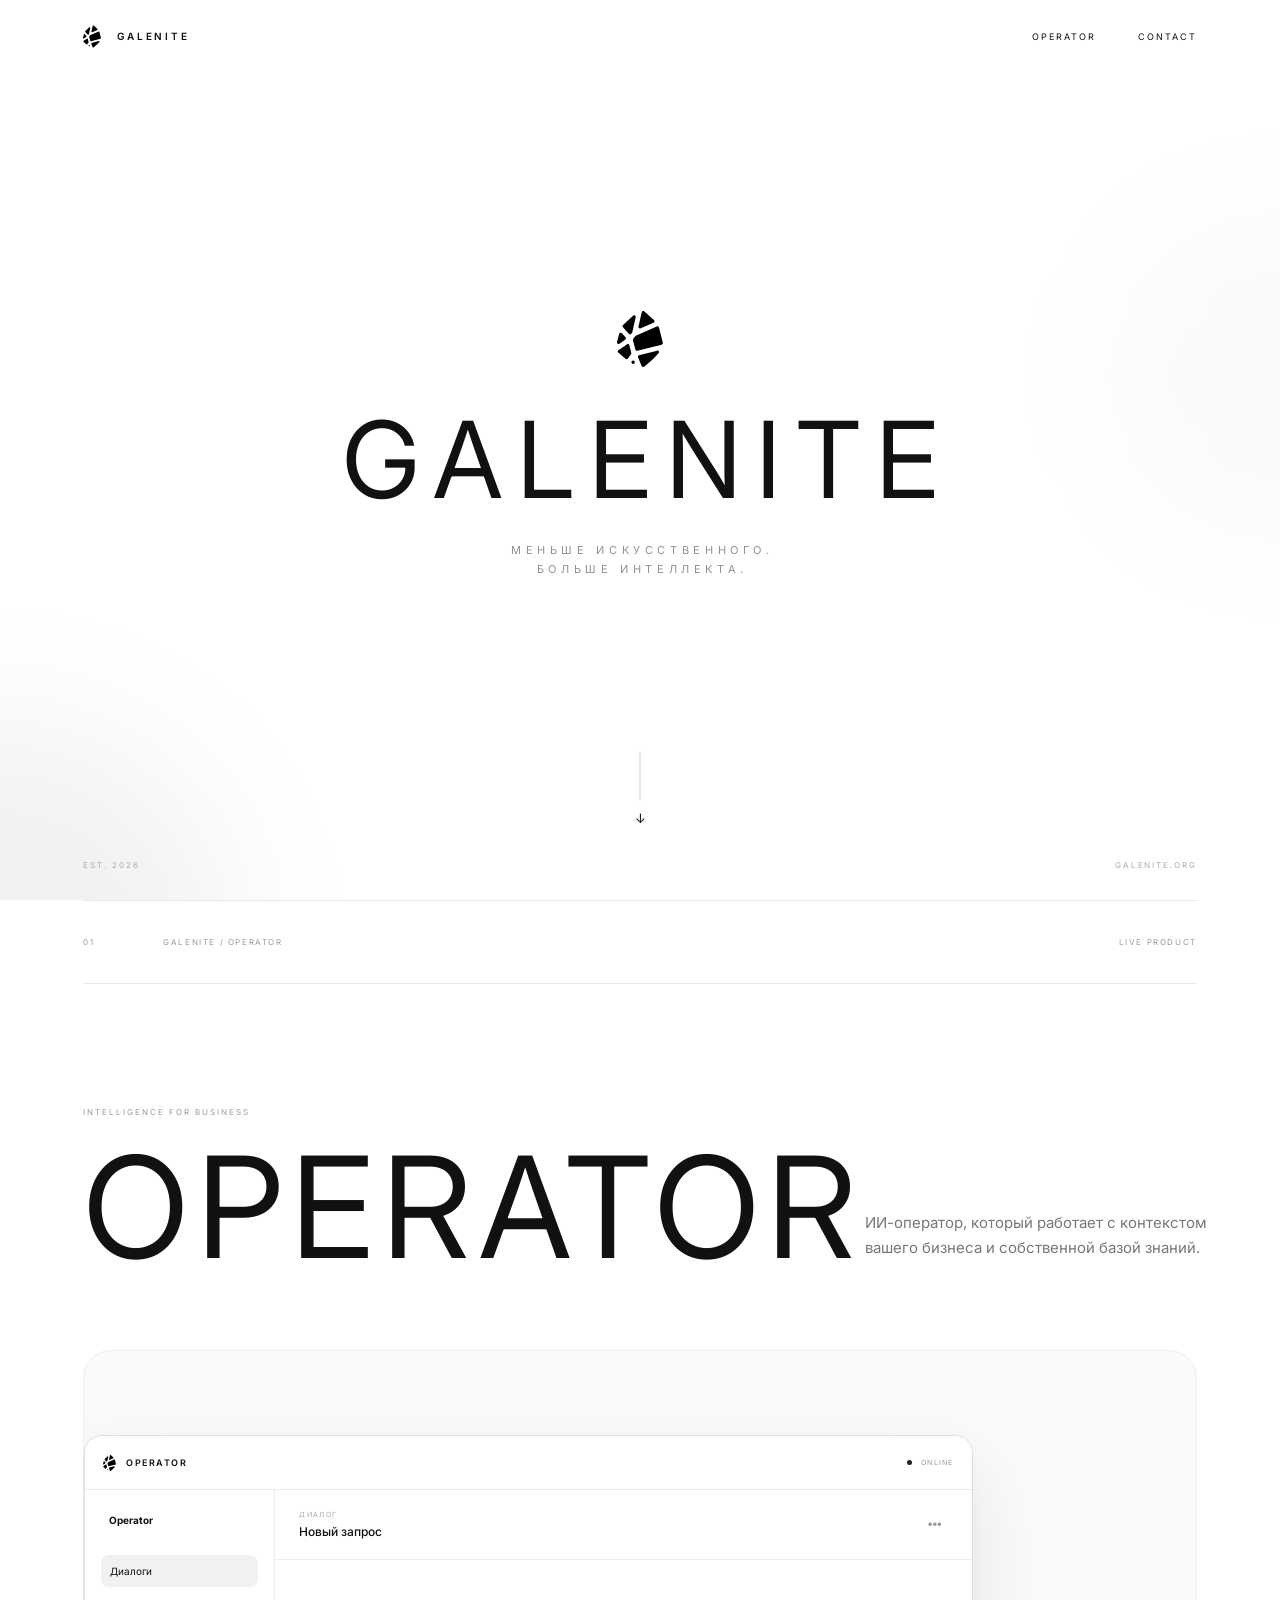
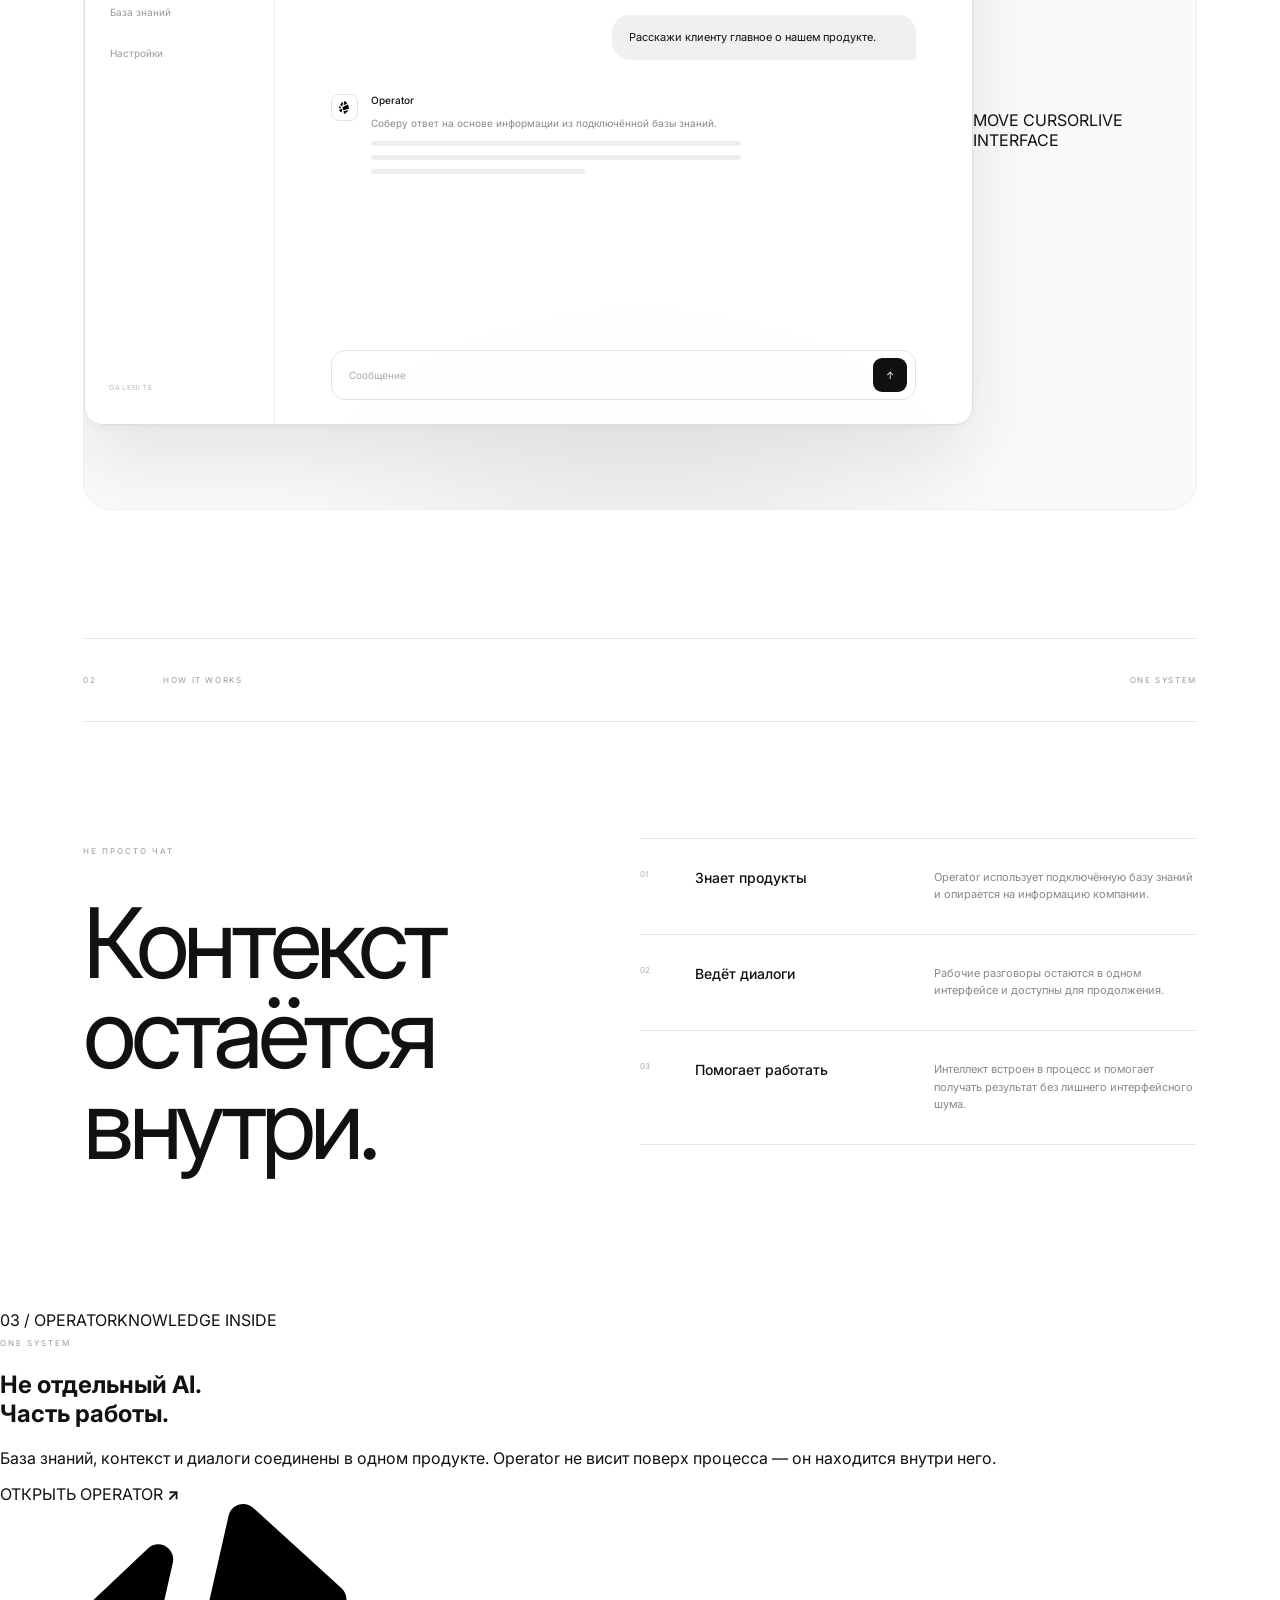
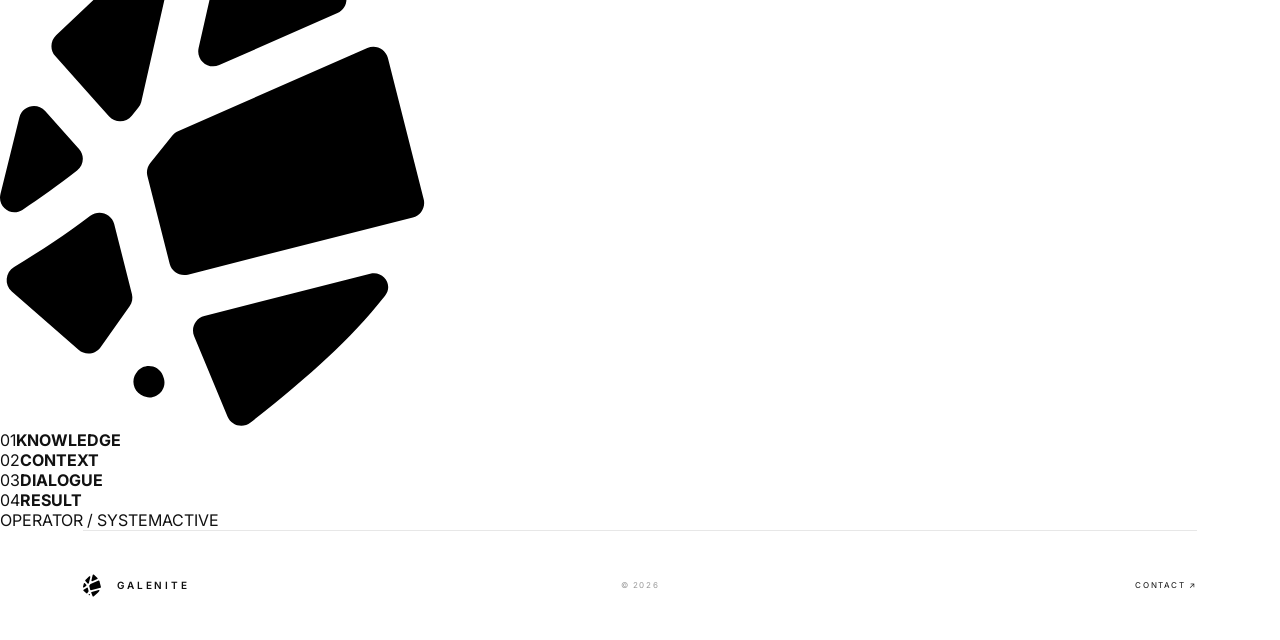
==== commit a577c867: "Add interactive white-to-black Galenite homepage flow" ====
--- a/index.html
+++ b/index.html
@@ -7,17 +7,18 @@
 <meta name="description" content="Galenite создаёт цифровые продукты и интеллектуальные системы.">
 <link rel="preconnect" href="https://fonts.googleapis.com"><link rel="preconnect" href="https://fonts.gstatic.com" crossorigin>
 <link href="https://fonts.googleapis.com/css2?family=Inter:wght@400;500;600&display=swap" rel="stylesheet">
-<link rel="stylesheet" href="/style.css?v=20260929-5">
+<link rel="stylesheet" href="/style.css?v=20260929-6">
 </head>
 <body>
 <header class="topbar">
 <a class="brand" href="/"><img src="/assets/galenite-mark.svg" alt=""><span>GALENITE</span></a>
 <nav><a href="#operator">OPERATOR</a><a href="/contact/">CONTACT</a></nav>
 </header>
+
 <main>
 <section class="hero">
 <div class="ambient ambient-a"></div><div class="ambient ambient-b"></div>
-<div class="hero-center">
+<div class="hero-center reveal hero-parallax">
 <img class="hero-mark" src="/assets/galenite-mark.svg" alt="Galenite">
 <h1>GALENITE</h1>
 <p>МЕНЬШЕ ИСКУССТВЕННОГО.<br>БОЛЬШЕ ИНТЕЛЛЕКТА.</p>
@@ -27,19 +28,21 @@
 </section>
 
 <section class="operator" id="operator">
-<div class="section-label"><span>01</span><span>GALENITE / OPERATOR</span><span>LIVE PRODUCT</span></div>
+<div class="section-label reveal"><span>01</span><span>GALENITE / OPERATOR</span><span>LIVE PRODUCT</span></div>
 <div class="operator-intro">
-<div><span class="eyebrow">INTELLIGENCE FOR BUSINESS</span><h2>OPERATOR</h2></div>
-<p>ИИ-оператор, который работает с контекстом вашего бизнеса и собственной базой знаний.</p>
+<div class="reveal"><span class="eyebrow">INTELLIGENCE FOR BUSINESS</span><h2>OPERATOR</h2></div>
+<p class="reveal">ИИ-оператор, который работает с контекстом вашего бизнеса и собственной базой знаний.</p>
 </div>
-<div class="product-stage">
+
+<div class="product-stage reveal" id="productStage">
+<div class="stage-grid"></div>
 <div class="soft-glow"></div>
-<div class="product-window">
+<div class="product-window" id="productWindow">
 <div class="window-head"><div class="window-brand"><img src="/assets/galenite-mark.svg" alt=""><span>OPERATOR</span></div><span class="online"><i></i> ONLINE</span></div>
 <div class="window-body">
 <aside><b>Operator</b><span class="active">Диалоги</span><span>База знаний</span><span>Настройки</span><small>GALENITE</small></aside>
 <div class="conversation">
-<div class="conversation-top"><div><small>ДИАЛОГ</small><strong>Новый запрос</strong></div><button>•••</button></div>
+<div class="conversation-top"><div><small>ДИАЛОГ</small><strong>Новый запрос</strong></div><button type="button" aria-label="Меню">•••</button></div>
 <div class="messages">
 <div class="bubble user">Расскажи клиенту главное о нашем продукте.</div>
 <div class="answer"><div class="answer-mark"><img src="/assets/galenite-mark.svg" alt=""></div><div><strong>Operator</strong><p>Соберу ответ на основе информации из подключённой базы знаний.</p><div class="textline"></div><div class="textline"></div><div class="textline short"></div></div></div>
@@ -48,29 +51,95 @@
 </div>
 </div>
 </div>
+
+<div class="stage-caption"><span>MOVE CURSOR</span><span>LIVE INTERFACE</span></div>
 </div>
 </section>
 
 <section class="about-operator">
-<div class="section-label"><span>02</span><span>HOW IT WORKS</span><span>ONE SYSTEM</span></div>
+<div class="section-label reveal"><span>02</span><span>HOW IT WORKS</span><span>ONE SYSTEM</span></div>
 <div class="about-grid">
-<div class="about-copy"><span class="eyebrow">НЕ ПРОСТО ЧАТ</span><h2>Контекст<br>остаётся<br>внутри.</h2></div>
+<div class="about-copy reveal"><span class="eyebrow">НЕ ПРОСТО ЧАТ</span><h2>Контекст<br>остаётся<br>внутри.</h2></div>
 <div class="principles">
-<article><span>01</span><h3>Знает продукты</h3><p>Operator использует подключённую базу знаний и опирается на информацию компании.</p></article>
-<article><span>02</span><h3>Ведёт диалоги</h3><p>Рабочие разговоры остаются в одном интерфейсе и доступны для продолжения.</p></article>
-<article><span>03</span><h3>Помогает работать</h3><p>Интеллект встроен в процесс и помогает получать результат без лишнего интерфейсного шума.</p></article>
+<article class="reveal"><span>01</span><h3>Знает продукты</h3><p>Operator использует подключённую базу знаний и опирается на информацию компании.</p></article>
+<article class="reveal"><span>02</span><h3>Ведёт диалоги</h3><p>Рабочие разговоры остаются в одном интерфейсе и доступны для продолжения.</p></article>
+<article class="reveal"><span>03</span><h3>Помогает работать</h3><p>Интеллект встроен в процесс и помогает получать результат без лишнего интерфейсного шума.</p></article>
 </div>
 </div>
 </section>
 
-<section class="operator-end">
-<div class="end-card">
-<img src="/assets/galenite-mark.svg" alt="">
-<span>GALENITE / OPERATOR</span>
-<h2>Один оператор.<br>Контекст бизнеса внутри.</h2>
+<section class="dark-system" id="darkSystem">
+<div class="dark-glow" id="darkGlow"></div>
+<div class="dark-top reveal"><span>03 / OPERATOR</span><span>KNOWLEDGE INSIDE</span></div>
+<div class="dark-layout">
+<div class="dark-copy reveal">
+<span class="eyebrow">ONE SYSTEM</span>
+<h2>Не отдельный AI.<br>Часть работы.</h2>
+<p>База знаний, контекст и диалоги соединены в одном продукте. Operator не висит поверх процесса — он находится внутри него.</p>
 <a href="https://operator.galenite.org">ОТКРЫТЬ OPERATOR <b>↗</b></a>
 </div>
+<div class="dark-visual reveal">
+<img class="dark-mark" src="/assets/galenite-mark.svg" alt="">
+<div class="signal s1"><span>01</span><b>KNOWLEDGE</b></div>
+<div class="signal s2"><span>02</span><b>CONTEXT</b></div>
+<div class="signal s3"><span>03</span><b>DIALOGUE</b></div>
+<div class="signal s4"><span>04</span><b>RESULT</b></div>
+<div class="dark-panel">
+<div class="dark-panel-head"><span>OPERATOR / SYSTEM</span><span>ACTIVE</span></div>
+<div class="dark-panel-body"><i></i><i></i><i></i><i class="short"></i></div>
+</div>
+</div>
+</div>
 </section>
-<footer><a class="brand" href="/"><img src="/assets/galenite-mark.svg" alt=""><span>GALENITE</span></a><span>© 2026</span><a href="/contact/">CONTACT ↗</a></footer>
+
+<footer>
+<a class="brand" href="/"><img src="/assets/galenite-mark.svg" alt=""><span>GALENITE</span></a>
+<span>© 2026</span>
+<a href="/contact/">CONTACT ↗</a>
+</footer>
 </main>
+
+<script>
+const reduce=matchMedia('(prefers-reduced-motion: reduce)').matches;
+if(!reduce){
+  const io=new IntersectionObserver((entries)=>{
+    entries.forEach(e=>{ if(e.isIntersecting){ e.target.classList.add('is-visible'); io.unobserve(e.target); }});
+  },{threshold:.14});
+  document.querySelectorAll('.reveal').forEach(el=>io.observe(el));
+
+  const hero=document.querySelector('.hero');
+  const heroP=document.querySelector('.hero-parallax');
+  if(hero&&heroP&&matchMedia('(pointer:fine)').matches){
+    hero.addEventListener('pointermove',e=>{
+      const r=hero.getBoundingClientRect();
+      const x=(e.clientX-r.left)/r.width-.5, y=(e.clientY-r.top)/r.height-.5;
+      heroP.style.transform=`translate3d(${x*8}px,${y*8}px,0)`;
+    });
+    hero.addEventListener('pointerleave',()=>heroP.style.transform='translate3d(0,0,0)');
+  }
+
+  const stage=document.getElementById('productStage');
+  const win=document.getElementById('productWindow');
+  if(stage&&win&&matchMedia('(pointer:fine)').matches){
+    stage.addEventListener('pointermove',e=>{
+      const r=stage.getBoundingClientRect();
+      const x=(e.clientX-r.left)/r.width-.5, y=(e.clientY-r.top)/r.height-.5;
+      win.style.transform=`perspective(1200px) rotateX(${-y*2.4}deg) rotateY(${x*3.2}deg) translate3d(${x*6}px,${y*6}px,0)`;
+    });
+    stage.addEventListener('pointerleave',()=>win.style.transform='perspective(1200px) rotateX(0) rotateY(0) translate3d(0,0,0)');
+  }
+
+  const dark=document.getElementById('darkSystem');
+  const glow=document.getElementById('darkGlow');
+  if(dark&&glow&&matchMedia('(pointer:fine)').matches){
+    dark.addEventListener('pointermove',e=>{
+      const r=dark.getBoundingClientRect();
+      glow.style.left=(e.clientX-r.left)+'px';
+      glow.style.top=(e.clientY-r.top)+'px';
+    });
+  }
+}else{
+  document.querySelectorAll('.reveal').forEach(el=>el.classList.add('is-visible'));
+}
+</script>
 </body></html>
--- a/style.css
+++ b/style.css
@@ -1 +1 @@
-:root{--bg:#f7f7f5;--panel:#f2f2f0;--ink:#161616;--muted:#8a8a87;--line:#dfdfdc;--display:"Helvetica Neue","Nimbus Sans",Helvetica,Arial,sans-serif;--text:"Helvetica Neue","Nimbus Sans",Helvetica,Arial,sans-serif}*{box-sizing:border-box}html{scroll-behavior:smooth}body{margin:0;background:var(--bg);color:var(--ink);font-family:var(--text);-webkit-font-smoothing:antialiased;text-rendering:geometricPrecision}a{color:inherit;text-decoration:none}.hero{height:100vh;min-height:680px;padding:28px}.hero-panel{height:100%;position:relative;border:1px solid #e0e0dd;border-radius:24px;overflow:hidden;background:linear-gradient(135deg,#f8f8f6 0%,#f1f1ef 100%);box-shadow:inset 0 1px rgba(255,255,255,.95)}.hero-panel:after{content:"";position:absolute;inset:0;pointer-events:none;background:linear-gradient(90deg,transparent 0 49.95%,rgba(0,0,0,.014) 50%,transparent 50.05%);opacity:.6}.glow{position:absolute;border-radius:50%;filter:blur(42px);opacity:0;pointer-events:none;mix-blend-mode:multiply}.glow-a{width:32vw;height:24vw;left:-7vw;bottom:-9vw;background:radial-gradient(circle,rgba(90,90,90,.26) 0%,rgba(145,145,145,.12) 38%,rgba(170,170,170,0) 72%);animation:glowIn 1.6s .15s cubic-bezier(.2,.8,.2,1) forwards,driftA 11s 1.8s ease-in-out infinite alternate}.glow-b{width:27vw;height:20vw;right:-4vw;top:22%;background:radial-gradient(circle,rgba(145,145,145,.2) 0%,rgba(175,175,175,.09) 42%,rgba(190,190,190,0) 74%);animation:glowIn 1.8s .35s cubic-bezier(.2,.8,.2,1) forwards,driftB 13s 2s ease-in-out infinite alternate}.glow-c{width:20vw;height:14vw;left:56%;top:3%;background:radial-gradient(circle,rgba(185,185,185,.13),rgba(190,190,190,0) 70%);animation:glowIn 2s .55s ease forwards,driftC 15s 2.2s ease-in-out infinite alternate}@keyframes glowIn{from{opacity:0;transform:scale(.72)}to{opacity:1;transform:scale(1)}}@keyframes driftA{0%{translate:0 0;scale:1}50%{translate:5vw -2vw;scale:1.08}100%{translate:1vw -5vw;scale:.94}}@keyframes driftB{0%{translate:0 0;scale:1}50%{translate:-4vw 3vw;scale:1.05}100%{translate:-1vw -2vw;scale:.92}}@keyframes driftC{0%{translate:0 0}100%{translate:-5vw 3vw}}.nav{height:86px;display:flex;align-items:center;justify-content:space-between;padding:0 60px;position:relative;z-index:3}.brand{display:flex;align-items:center;gap:18px;font-size:10px;font-weight:500;letter-spacing:.26em;opacity:0;animation:enterLeft .9s .08s cubic-bezier(.2,.8,.2,1) forwards}.brand img{width:19px;height:24px}.nav nav{display:flex;gap:40px;opacity:0;animation:enterRight .9s .18s cubic-bezier(.2,.8,.2,1) forwards}.nav nav a{font-size:9px;letter-spacing:.2em;color:#6b6b68;transition:color .2s,opacity .2s}.nav nav a:hover{color:#111}.hero-center{position:absolute;left:50%;top:50%;transform:translate(-50%,-47%);text-align:center;width:min(90%,900px);z-index:3}.hero-mark{width:50px;height:62px;margin-bottom:44px;opacity:0;animation:markIn 1.05s .26s cubic-bezier(.16,1,.3,1) forwards}.hero h1{margin:0;font-family:var(--display);font-weight:300;font-size:clamp(68px,8.4vw,138px);line-height:.9;letter-spacing:.14em;padding-left:.14em;opacity:0;filter:blur(8px);animation:titleIn 1.15s .34s cubic-bezier(.16,1,.3,1) forwards}.hero-center p{margin:34px 0 0;font-size:10px;line-height:2.05;font-weight:400;letter-spacing:.42em;color:#7c7c78;padding-left:.42em;opacity:0;animation:textIn .9s .58s cubic-bezier(.2,.8,.2,1) forwards}.scroll{position:absolute;bottom:40px;left:50%;transform:translateX(-50%);display:flex;flex-direction:column;align-items:center;gap:8px;font-size:13px;z-index:3;opacity:0;animation:textIn .8s .9s ease forwards}.scroll span{height:45px;width:1px;background:#c9c9c6;transform-origin:top;animation:lineGrow 1s 1s cubic-bezier(.2,.8,.2,1) both}@keyframes enterLeft{from{opacity:0;transform:translateX(-18px)}to{opacity:1;transform:none}}@keyframes enterRight{from{opacity:0;transform:translateX(18px)}to{opacity:1;transform:none}}@keyframes markIn{from{opacity:0;transform:translateY(18px) scale(.94);filter:blur(5px)}to{opacity:1;transform:none;filter:blur(0)}}@keyframes titleIn{from{opacity:0;transform:translateY(26px);filter:blur(8px);letter-spacing:.18em}to{opacity:1;transform:none;filter:blur(0);letter-spacing:.14em}}@keyframes textIn{from{opacity:0;transform:translateY(14px)}to{opacity:1;transform:none}}@keyframes lineGrow{from{transform:scaleY(0)}to{transform:scaleY(1)}}.operator{min-height:100vh;padding:110px max(5vw,50px) 130px;display:grid;grid-template-columns:120px minmax(300px,.75fr) minmax(520px,1.25fr);gap:4vw;align-items:center;border-top:1px solid var(--line);position:relative;overflow:hidden}.operator:before{content:"";position:absolute;width:34vw;height:24vw;right:-12vw;top:2vw;border-radius:50%;background:radial-gradient(circle,rgba(160,160,160,.12),rgba(190,190,190,0) 70%);filter:blur(55px);pointer-events:none;animation:driftB 16s ease-in-out infinite alternate}.section-label{align-self:start;display:flex;flex-direction:column;gap:8px;font-size:8px;letter-spacing:.18em;color:#8a8a86}.operator-copy{max-width:550px;position:relative;z-index:2}.eyebrow{font-size:9px;letter-spacing:.22em;color:#92928e;margin:0 0 36px}.operator-copy h2{font-family:var(--display);font-size:clamp(48px,5.3vw,86px);font-weight:300;line-height:.98;letter-spacing:-.055em;margin:0}.lead{max-width:430px;font-size:14px;line-height:1.7;color:#6e6e6a;margin:45px 0}.open{display:inline-flex;gap:35px;align-items:center;border-bottom:1px solid #aaa;padding:0 0 9px;font-size:9px;letter-spacing:.16em}.open span{font-size:14px}.operator-demo{height:min(64vh,650px);min-height:500px;border:1px solid #d6d6d2;border-radius:18px;background:rgba(244,244,242,.86);box-shadow:0 28px 70px rgba(0,0,0,.06),inset 0 1px #fff;overflow:hidden;position:relative;z-index:2;backdrop-filter:blur(12px)}.demo-top{height:54px;border-bottom:1px solid #dcdcd8;padding:0 18px;display:flex;align-items:center;justify-content:space-between;font-size:8px;letter-spacing:.14em}.demo-top div{display:flex;align-items:center;gap:10px}.demo-top img{width:11px;height:14px}.demo-top span{color:#8a8a86}.demo-body{height:calc(100% - 54px);display:grid;grid-template-columns:150px 1fr}.demo-side{border-right:1px solid #dcdcd8;padding:18px 12px;display:flex;flex-direction:column;gap:7px}.demo-side span{padding:10px;border-radius:7px;font-size:9px;color:#858581}.demo-side .active{background:#e7e7e4;color:#222}.demo-chat{position:relative;background:linear-gradient(135deg,#f8f8f6 0%,#f0f0ee 100%);overflow:hidden}.demo-glow{position:absolute;width:300px;height:220px;border-radius:50%;right:-60px;top:35px;background:radial-gradient(circle,rgba(145,145,145,.14),rgba(180,180,180,0) 70%);filter:blur(30px);animation:demoDrift 10s ease-in-out infinite alternate}@keyframes demoDrift{from{transform:translate(0,0) scale(.95)}to{transform:translate(-90px,70px) scale(1.08)}}.demo-state{position:absolute;left:50%;top:45%;transform:translate(-50%,-50%);display:flex;flex-direction:column;align-items:center;text-align:center}.demo-state img{width:25px;height:31px;margin-bottom:22px}.demo-state b{font-family:var(--display);font-size:20px;font-weight:400;letter-spacing:-.025em}.demo-state span{font-size:10px;color:#92928e;margin-top:9px}.demo-input{position:absolute;left:8%;right:8%;bottom:25px;height:52px;border:1px solid #d4d4d0;border-radius:12px;background:rgba(250,250,248,.78);display:flex;align-items:center;justify-content:space-between;padding:0 15px;color:#9a9a96;font-size:9px;backdrop-filter:blur(10px)}.demo-input b{width:28px;height:28px;border-radius:7px;background:#171717;color:white;display:grid;place-items:center;font-size:13px}.operator-detail{padding:40px max(5vw,50px) 150px;border-top:1px solid var(--line)}.detail-title{display:grid;grid-template-columns:120px 1fr;gap:4vw;padding:70px 0 100px}.detail-title>span,.detail-grid article>span{font-size:8px;letter-spacing:.18em;color:#999}.detail-title h3{font-family:var(--display);font-size:clamp(52px,6vw,94px);font-weight:300;line-height:.96;letter-spacing:-.055em;margin:0}.detail-grid{margin-left:calc(120px + 4vw);display:grid;grid-template-columns:repeat(3,1fr);border-top:1px solid var(--line)}.detail-grid article{padding:28px 45px 40px 0;border-right:1px solid var(--line);min-height:240px}.detail-grid article+article{padding-left:35px}.detail-grid article:last-child{border-right:0}.detail-grid h4{font-size:10px;letter-spacing:.18em;margin:50px 0 18px}.detail-grid p{font-size:12px;line-height:1.65;color:#747470;max-width:290px}footer{margin:0 28px 28px;border:1px solid #dfdfdc;border-radius:20px;background:linear-gradient(145deg,#f3f3f1,#ececea);padding:75px 55px 25px;position:relative;overflow:hidden}footer:before{content:"";position:absolute;width:32vw;height:20vw;left:-8vw;bottom:-10vw;border-radius:50%;background:radial-gradient(circle,rgba(150,150,150,.13),rgba(190,190,190,0) 72%);filter:blur(40px)}.footer-brand{height:230px;display:flex;align-items:center;justify-content:center;gap:28px;position:relative}.footer-brand img{width:42px;height:52px}.footer-brand span{font-family:var(--display);font-size:clamp(42px,6vw,92px);font-weight:300;letter-spacing:.14em}.footer-line{border-top:1px solid #d5d5d2;padding-top:18px;display:grid;grid-template-columns:1fr auto 1fr;font-size:8px;letter-spacing:.16em;color:#7d7d79;position:relative}.footer-line a{margin:0 45px;color:#222}.footer-line span:last-child{text-align:right}@media(max-width:900px){.hero{padding:12px;height:780px;min-height:0}.hero-panel{border-radius:18px}.nav{height:70px;padding:0 22px}.nav nav{gap:20px}.hero-mark{width:36px;height:44px;margin-bottom:32px}.hero h1{font-size:14vw;letter-spacing:.09em;padding-left:.09em}.hero-center p{font-size:8px;letter-spacing:.25em;padding-left:.25em}.glow-a{width:70vw;height:55vw;left:-22vw;bottom:-10vw}.glow-b{width:65vw;height:48vw;right:-25vw;top:28%}.glow-c{display:none}.operator{padding:80px 20px 90px;display:block}.section-label{margin-bottom:55px}.operator-copy{margin-bottom:70px}.operator-copy h2{font-size:14vw}.operator-demo{height:520px;min-height:0}.demo-body{grid-template-columns:1fr}.demo-side{display:none}.operator-detail{padding:20px 20px 90px}.detail-title{display:block;padding:50px 0 70px}.detail-title>span{display:block;margin-bottom:40px}.detail-title h3{font-size:14vw}.detail-grid{margin:0;grid-template-columns:1fr}.detail-grid article{border-right:0;border-bottom:1px solid var(--line);min-height:200px;padding:28px 0!important}.detail-grid article:last-child{border-bottom:0}.detail-grid h4{margin-top:40px}footer{margin:0 12px 12px;padding:45px 22px 20px}.footer-brand{height:180px;gap:15px}.footer-brand img{width:26px;height:33px}.footer-brand span{font-size:10vw}.footer-line{grid-template-columns:1fr auto}.footer-line>span:first-child{display:none}.footer-line a{margin:0}}@media(prefers-reduced-motion:reduce){*,*:before,*:after{animation:none!important;transition:none!important}.brand,.nav nav,.hero-mark,.hero h1,.hero-center p,.scroll,.glow{opacity:1!important;filter:none!important;transform:none!important}}+:root{--bg:#fff;--ink:#111;--muted:#8b8b8b;--line:#e7e7e7;--soft:#f7f7f7}*{box-sizing:border-box}html{scroll-behavior:smooth}body{margin:0;background:#fff;color:var(--ink);font-family:Inter,Arial,sans-serif;-webkit-font-smoothing:antialiased}a{color:inherit;text-decoration:none}.topbar{height:72px;position:absolute;z-index:10;left:0;right:0;top:0;display:flex;align-items:center;justify-content:space-between;padding:0 6.5vw}.brand{display:flex;align-items:center;gap:16px;font-size:10px;font-weight:600;letter-spacing:.28em}.brand img{width:18px;height:23px}.topbar nav{display:flex;gap:42px;font-size:9px;letter-spacing:.22em}.hero{height:100vh;min-height:680px;background:#fff;position:relative;overflow:hidden;display:flex;align-items:center;justify-content:center}.ambient{position:absolute;border-radius:50%;filter:blur(70px);pointer-events:none}.ambient-a{width:38vw;height:32vw;background:rgba(0,0,0,.055);left:-20vw;bottom:-18vw}.ambient-b{width:25vw;height:25vw;background:rgba(0,0,0,.025);right:-12vw;top:24vh}.hero-center{text-align:center;position:relative;z-index:2;margin-top:-1vh}.hero-mark{width:46px;height:auto;margin-bottom:44px}.hero h1{font-size:clamp(64px,8.3vw,134px);font-weight:400;letter-spacing:.14em;line-height:.85;margin:0 0 35px;padding-left:.14em}.hero-center p{font-size:11px;line-height:1.8;letter-spacing:.42em;color:#919191;margin:0;padding-left:.42em}.scroll{position:absolute;bottom:74px;left:50%;transform:translateX(-50%);display:flex;flex-direction:column;align-items:center;gap:9px;font-size:13px}.scroll i{display:block;width:1px;height:50px;background:#d3d3d3}.hero-meta{position:absolute;bottom:30px;left:6.5vw;right:6.5vw;display:flex;justify-content:space-between;font-size:8px;letter-spacing:.24em;color:#aaa}.operator{padding:0 6.5vw 10vw;background:#fff}.section-label{height:84px;border-top:1px solid var(--line);border-bottom:1px solid var(--line);display:grid;grid-template-columns:80px 1fr auto;align-items:center;font-size:8px;letter-spacing:.2em;color:#999}.operator-intro{padding:9vw 0 7vw;display:grid;grid-template-columns:1fr 34%;align-items:end}.eyebrow{font-size:8px;letter-spacing:.25em;color:#999}.operator-intro h2{font-size:clamp(78px,11vw,180px);font-weight:400;letter-spacing:.06em;line-height:.75;margin:36px 0 0}.operator-intro>p{font-size:15px;line-height:1.65;color:#777;max-width:420px;margin:0}.product-stage{height:760px;position:relative;background:#fafafa;border:1px solid #eee;border-radius:28px;overflow:hidden;display:flex;align-items:center;justify-content:center}.soft-glow{position:absolute;width:70%;height:70%;background:radial-gradient(ellipse,rgba(0,0,0,.07),transparent 65%);filter:blur(50px);bottom:-45%;left:15%}.product-window{position:relative;width:min(1040px,86%);height:590px;background:rgba(255,255,255,.92);border:1px solid #dedede;border-radius:18px;box-shadow:0 35px 80px rgba(0,0,0,.09),0 2px 8px rgba(0,0,0,.03);overflow:hidden}.window-head{height:54px;border-bottom:1px solid #ececec;display:flex;align-items:center;justify-content:space-between;padding:0 18px}.window-brand{display:flex;align-items:center;gap:10px;font-size:9px;font-weight:600;letter-spacing:.17em}.window-brand img{width:13px}.online{font-size:7px;letter-spacing:.18em;color:#999}.online i{display:inline-block;width:5px;height:5px;background:#222;border-radius:50%;margin-right:6px}.window-body{height:calc(100% - 54px);display:grid;grid-template-columns:190px 1fr}.window-body aside{border-right:1px solid #ededed;padding:24px 16px;display:flex;flex-direction:column;gap:9px;font-size:10px;color:#999}.window-body aside b{color:#111;margin:0 8px 20px}.window-body aside span{padding:10px 9px;border-radius:8px}.window-body aside .active{background:#f1f1f1;color:#111}.window-body aside small{margin-top:auto;font-size:7px;letter-spacing:.18em;color:#bbb;padding:8px}.conversation{position:relative}.conversation-top{height:70px;border-bottom:1px solid #eee;display:flex;justify-content:space-between;align-items:center;padding:0 24px}.conversation-top div{display:flex;flex-direction:column;gap:5px}.conversation-top small{font-size:7px;letter-spacing:.2em;color:#aaa}.conversation-top strong{font-size:12px;font-weight:500}.conversation-top button{border:0;background:transparent;color:#999}.messages{padding:55px 8%;}.bubble{max-width:52%;margin-left:auto;background:#f0f0f0;border-radius:18px 18px 4px 18px;padding:14px 17px;font-size:11px;line-height:1.5}.answer{display:grid;grid-template-columns:28px 1fr;gap:12px;margin-top:34px;width:70%;font-size:10px}.answer-mark{width:27px;height:27px;border:1px solid #e4e4e4;border-radius:8px;display:flex;align-items:center;justify-content:center}.answer-mark img{width:10px}.answer strong{font-size:10px;font-weight:500}.answer p{color:#888;line-height:1.5}.textline{height:5px;border-radius:5px;background:#ededed;margin-top:9px}.textline.short{width:58%}.composer{position:absolute;bottom:24px;left:8%;right:8%;height:50px;border:1px solid #e4e4e4;border-radius:14px;display:flex;align-items:center;justify-content:space-between;padding:0 8px 0 17px;color:#aaa;font-size:10px}.composer b{width:34px;height:34px;border-radius:9px;background:#111;color:white;display:flex;align-items:center;justify-content:center;font-weight:400}.about-operator{padding:0 6.5vw 11vw;background:#fff}.about-grid{display:grid;grid-template-columns:1fr 1fr;padding-top:9vw}.about-copy h2{font-size:clamp(60px,7.6vw,120px);line-height:.93;letter-spacing:-.055em;font-weight:400;margin:40px 0 0}.principles{border-top:1px solid var(--line)}.principles article{display:grid;grid-template-columns:55px 1fr 1.1fr;padding:30px 0;border-bottom:1px solid var(--line);align-items:start}.principles article>span{font-size:8px;color:#aaa}.principles h3{font-size:14px;font-weight:500;margin:0}.principles p{font-size:11px;line-height:1.6;color:#888;margin:0}.operator-end{padding:0 6.5vw 9vw}.end-card{min-height:620px;background:#f7f7f7;border-radius:28px;position:relative;padding:54px;display:flex;flex-direction:column;align-items:flex-start;justify-content:flex-end;overflow:hidden}.end-card:after{content:"";position:absolute;width:520px;height:520px;border-radius:50%;background:rgba(0,0,0,.035);filter:blur(45px);right:-170px;top:-190px}.end-card>img{position:absolute;width:72px;top:54px;left:54px}.end-card>span{font-size:8px;letter-spacing:.22em;color:#999;margin-bottom:35px}.end-card h2{font-size:clamp(52px,6.7vw,105px);line-height:.96;letter-spacing:-.055em;font-weight:400;margin:0 0 50px;z-index:1}.end-card a{font-size:9px;letter-spacing:.17em;border-bottom:1px solid #111;padding-bottom:8px;z-index:1}.end-card a b{margin-left:18px}footer{height:110px;margin:0 6.5vw;border-top:1px solid var(--line);display:grid;grid-template-columns:1fr auto 1fr;align-items:center;font-size:8px;letter-spacing:.2em;color:#999}footer .brand{color:#111}footer>a:last-child{justify-self:end;color:#111}@media(max-width:800px){.topbar{height:64px;padding:0 20px}.topbar nav{gap:18px}.topbar nav a:first-child{display:none}.hero{min-height:680px}.hero-mark{width:38px;margin-bottom:34px}.hero h1{font-size:16vw;letter-spacing:.09em;padding-left:.09em}.hero-center p{font-size:8px;letter-spacing:.25em;padding-left:.25em}.hero-meta{left:20px;right:20px}.operator,.about-operator,.operator-end{padding-left:20px;padding-right:20px}.section-label{grid-template-columns:42px 1fr}.section-label span:last-child{display:none}.operator-intro{display:block;padding:90px 0 55px}.operator-intro h2{font-size:20vw;margin:30px 0 45px}.operator-intro>p{font-size:13px}.product-stage{height:600px;border-radius:20px}.product-window{width:92%;height:490px}.window-body{grid-template-columns:1fr}.window-body aside{display:none}.messages{padding:45px 7%}.bubble{max-width:78%}.answer{width:88%}.about-grid{display:block;padding-top:80px}.about-copy h2{font-size:17vw;margin-bottom:80px}.principles article{grid-template-columns:38px 1fr}.principles p{grid-column:2;margin-top:15px}.end-card{min-height:560px;border-radius:20px;padding:30px}.end-card>img{width:50px;top:30px;left:30px}.end-card h2{font-size:14vw}.end-card:after{width:320px;height:320px}.operator-end{padding-bottom:70px}footer{margin:0 20px;height:90px;grid-template-columns:1fr auto}footer>span{display:none}}
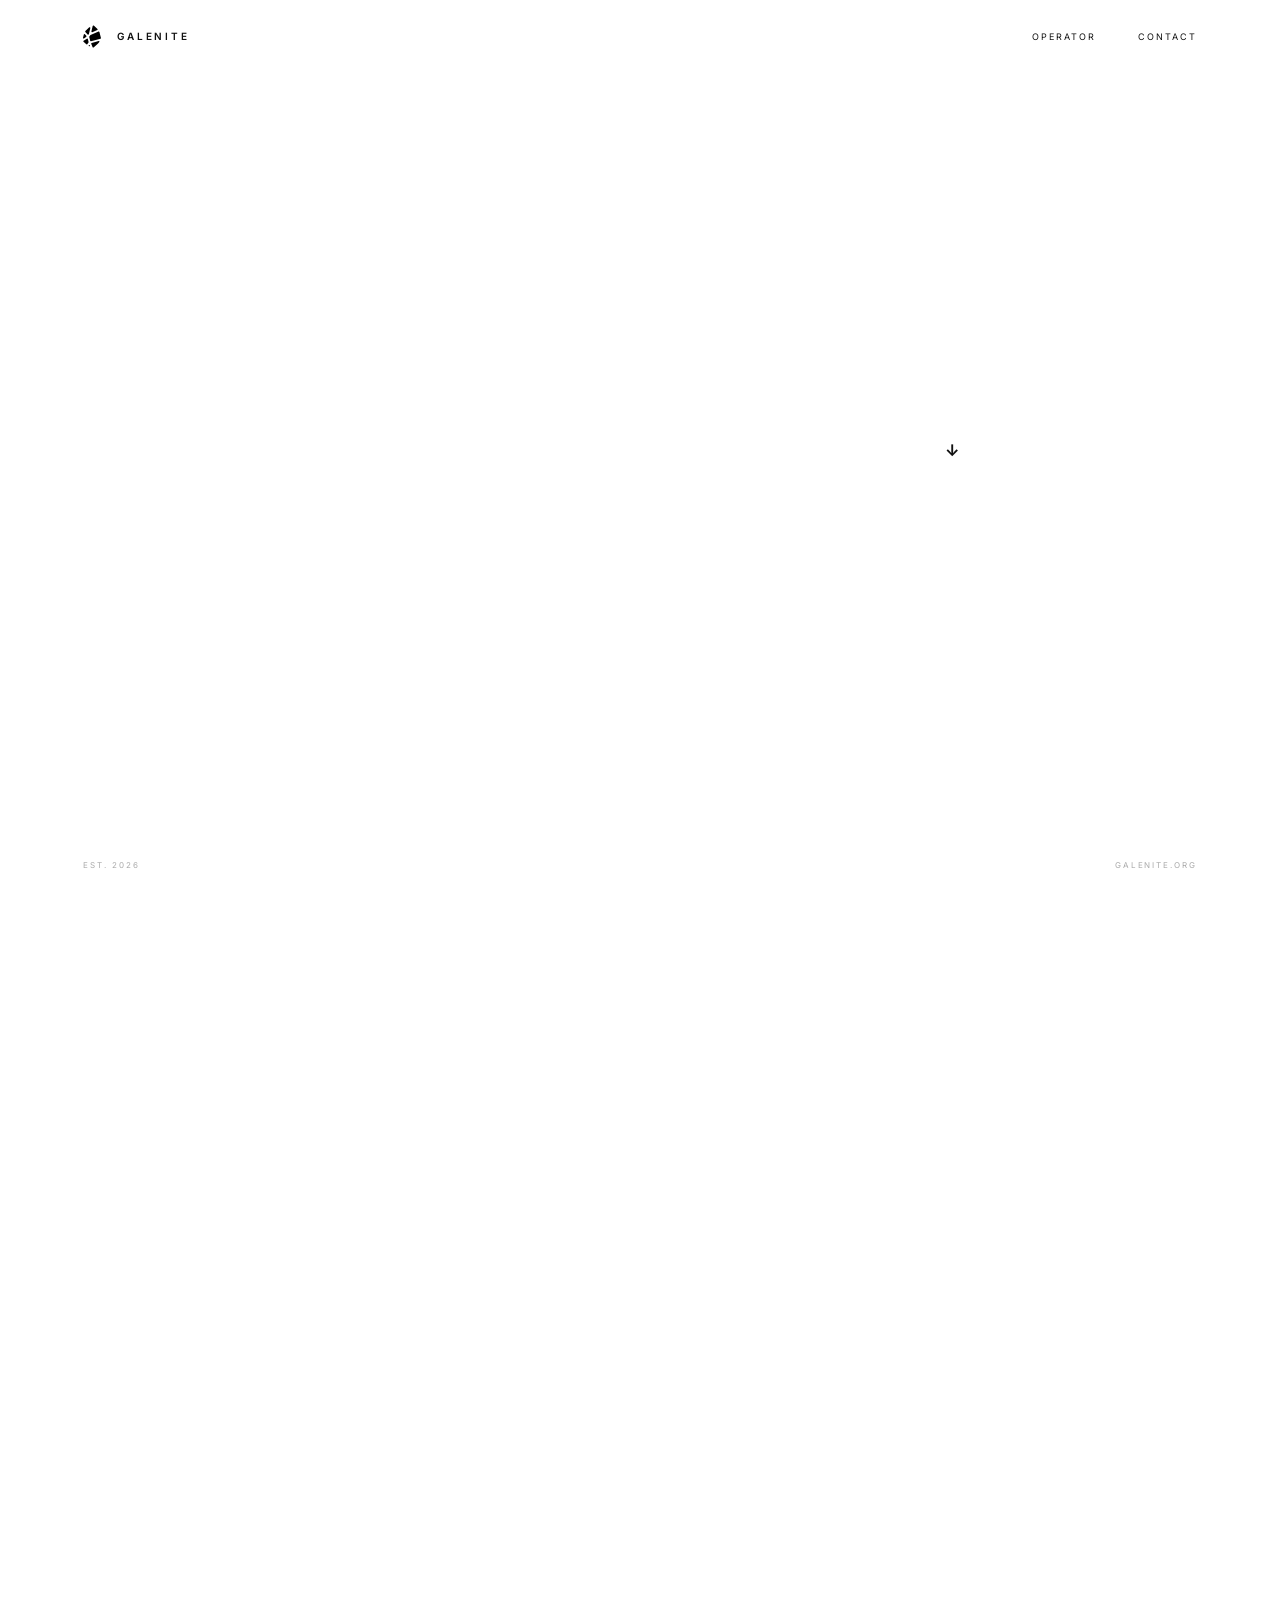
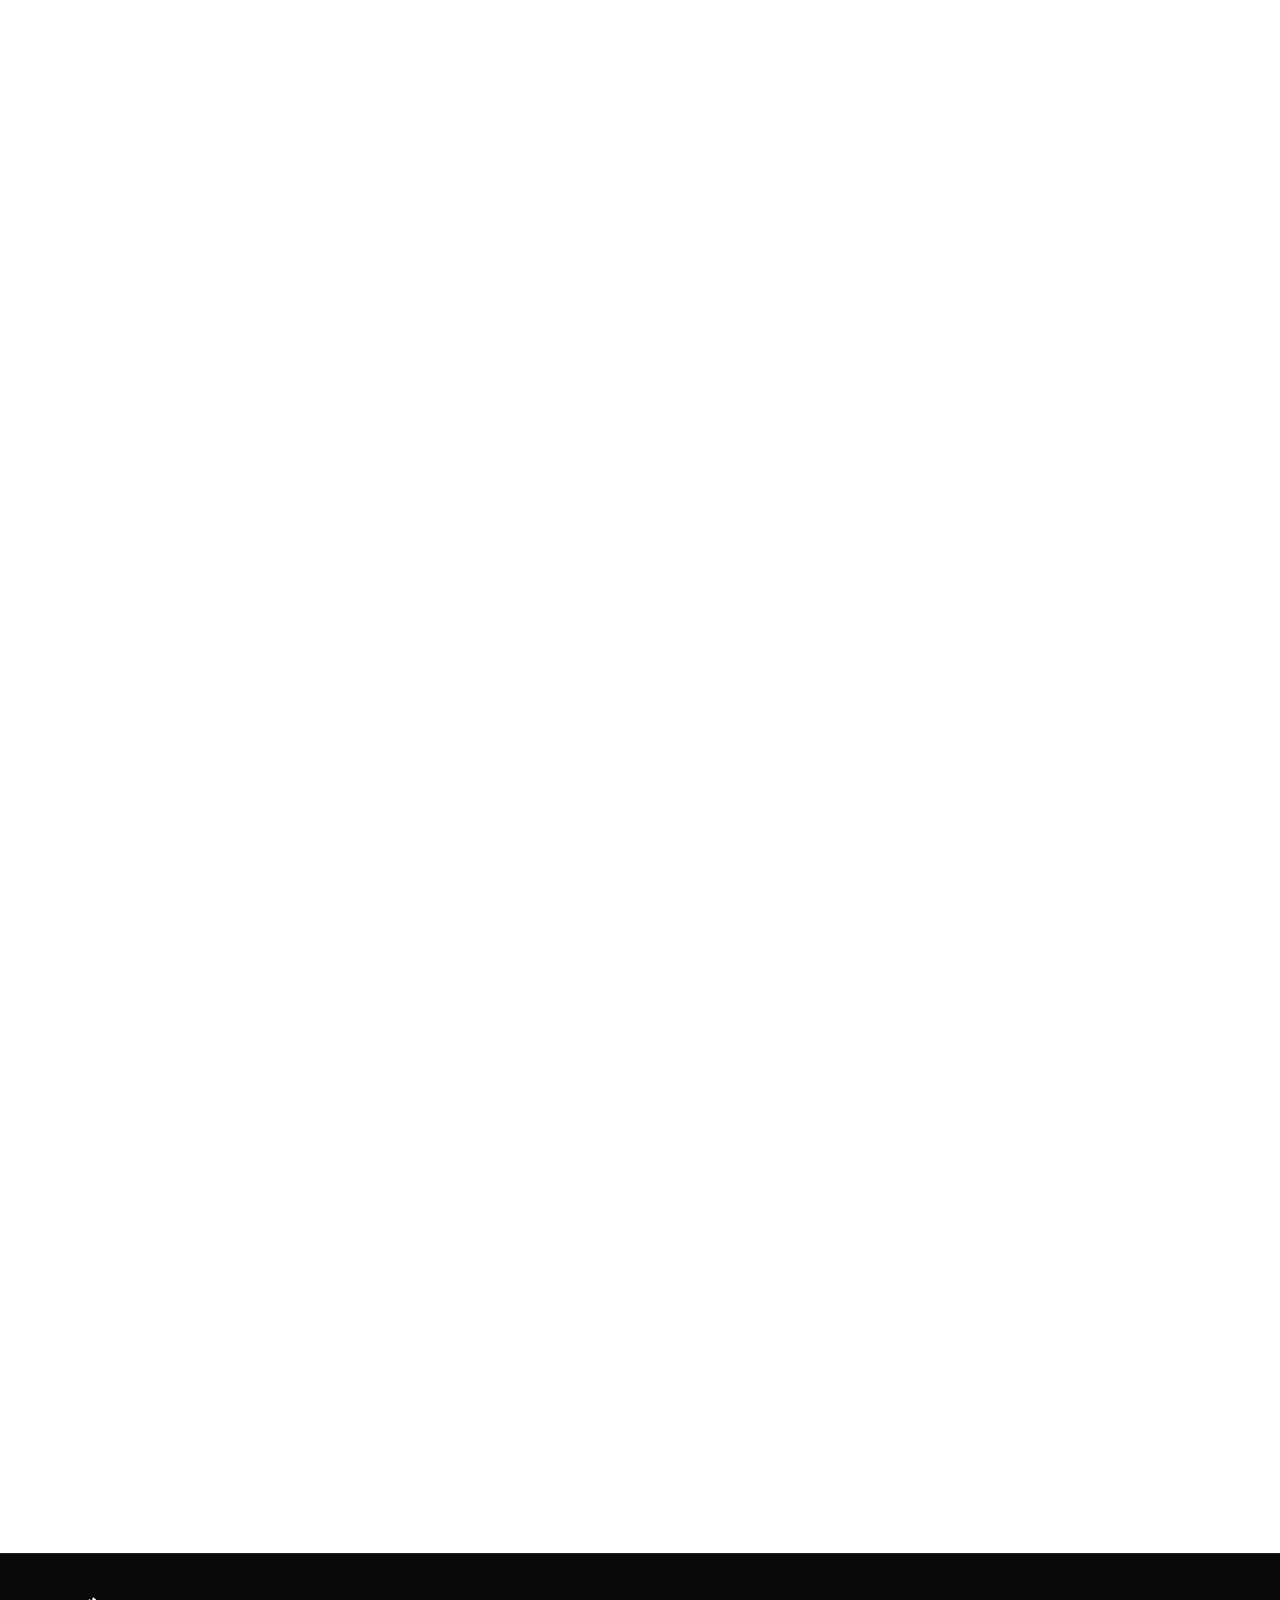
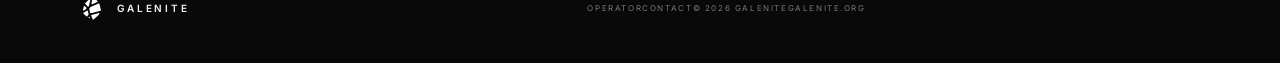
==== commit 1735a41e: "Implement approved full-page Galenite Operator design" ====
--- a/index.html
+++ b/index.html
@@ -1,145 +1,241 @@
 <!doctype html>
 <html lang="ru">
 <head>
-<meta charset="utf-8"><meta name="viewport" content="width=device-width,initial-scale=1">
-<meta name="theme-color" content="#ffffff">
-<title>Galenite — меньше искусственного, больше интеллекта</title>
-<meta name="description" content="Galenite создаёт цифровые продукты и интеллектуальные системы.">
-<link rel="preconnect" href="https://fonts.googleapis.com"><link rel="preconnect" href="https://fonts.gstatic.com" crossorigin>
-<link href="https://fonts.googleapis.com/css2?family=Inter:wght@400;500;600&display=swap" rel="stylesheet">
-<link rel="stylesheet" href="/style.css?v=20260929-6">
+  <meta charset="utf-8">
+  <meta name="viewport" content="width=device-width,initial-scale=1">
+  <meta name="theme-color" content="#ffffff">
+  <title>Galenite — меньше искусственного, больше интеллекта</title>
+  <meta name="description" content="Galenite Operator — ИИ-оператор с контекстом бизнеса и подключённой базой знаний.">
+  <link rel="preconnect" href="https://fonts.googleapis.com">
+  <link rel="preconnect" href="https://fonts.gstatic.com" crossorigin>
+  <link href="https://fonts.googleapis.com/css2?family=Inter:wght@400;500;600&display=swap" rel="stylesheet">
+  <link rel="stylesheet" href="/style.css?v=20260929-7">
 </head>
 <body>
 <header class="topbar">
-<a class="brand" href="/"><img src="/assets/galenite-mark.svg" alt=""><span>GALENITE</span></a>
-<nav><a href="#operator">OPERATOR</a><a href="/contact/">CONTACT</a></nav>
+  <a class="brand" href="/">
+    <img src="/assets/galenite-mark.svg" alt="">
+    <span>GALENITE</span>
+  </a>
+  <nav>
+    <a href="#operator">OPERATOR</a>
+    <a href="/contact/">CONTACT</a>
+  </nav>
 </header>
 
 <main>
-<section class="hero">
-<div class="ambient ambient-a"></div><div class="ambient ambient-b"></div>
-<div class="hero-center reveal hero-parallax">
-<img class="hero-mark" src="/assets/galenite-mark.svg" alt="Galenite">
-<h1>GALENITE</h1>
-<p>МЕНЬШЕ ИСКУССТВЕННОГО.<br>БОЛЬШЕ ИНТЕЛЛЕКТА.</p>
-</div>
-<a class="scroll" href="#operator" aria-label="К Operator"><i></i><span>↓</span></a>
-<div class="hero-meta"><span>EST. 2026</span><span>GALENITE.ORG</span></div>
-</section>
-
-<section class="operator" id="operator">
-<div class="section-label reveal"><span>01</span><span>GALENITE / OPERATOR</span><span>LIVE PRODUCT</span></div>
-<div class="operator-intro">
-<div class="reveal"><span class="eyebrow">INTELLIGENCE FOR BUSINESS</span><h2>OPERATOR</h2></div>
-<p class="reveal">ИИ-оператор, который работает с контекстом вашего бизнеса и собственной базой знаний.</p>
-</div>
-
-<div class="product-stage reveal" id="productStage">
-<div class="stage-grid"></div>
-<div class="soft-glow"></div>
-<div class="product-window" id="productWindow">
-<div class="window-head"><div class="window-brand"><img src="/assets/galenite-mark.svg" alt=""><span>OPERATOR</span></div><span class="online"><i></i> ONLINE</span></div>
-<div class="window-body">
-<aside><b>Operator</b><span class="active">Диалоги</span><span>База знаний</span><span>Настройки</span><small>GALENITE</small></aside>
-<div class="conversation">
-<div class="conversation-top"><div><small>ДИАЛОГ</small><strong>Новый запрос</strong></div><button type="button" aria-label="Меню">•••</button></div>
-<div class="messages">
-<div class="bubble user">Расскажи клиенту главное о нашем продукте.</div>
-<div class="answer"><div class="answer-mark"><img src="/assets/galenite-mark.svg" alt=""></div><div><strong>Operator</strong><p>Соберу ответ на основе информации из подключённой базы знаний.</p><div class="textline"></div><div class="textline"></div><div class="textline short"></div></div></div>
-</div>
-<div class="composer"><span>Сообщение</span><b>↑</b></div>
-</div>
-</div>
-</div>
-
-<div class="stage-caption"><span>MOVE CURSOR</span><span>LIVE INTERFACE</span></div>
-</div>
-</section>
-
-<section class="about-operator">
-<div class="section-label reveal"><span>02</span><span>HOW IT WORKS</span><span>ONE SYSTEM</span></div>
-<div class="about-grid">
-<div class="about-copy reveal"><span class="eyebrow">НЕ ПРОСТО ЧАТ</span><h2>Контекст<br>остаётся<br>внутри.</h2></div>
-<div class="principles">
-<article class="reveal"><span>01</span><h3>Знает продукты</h3><p>Operator использует подключённую базу знаний и опирается на информацию компании.</p></article>
-<article class="reveal"><span>02</span><h3>Ведёт диалоги</h3><p>Рабочие разговоры остаются в одном интерфейсе и доступны для продолжения.</p></article>
-<article class="reveal"><span>03</span><h3>Помогает работать</h3><p>Интеллект встроен в процесс и помогает получать результат без лишнего интерфейсного шума.</p></article>
-</div>
-</div>
-</section>
-
-<section class="dark-system" id="darkSystem">
-<div class="dark-glow" id="darkGlow"></div>
-<div class="dark-top reveal"><span>03 / OPERATOR</span><span>KNOWLEDGE INSIDE</span></div>
-<div class="dark-layout">
-<div class="dark-copy reveal">
-<span class="eyebrow">ONE SYSTEM</span>
-<h2>Не отдельный AI.<br>Часть работы.</h2>
-<p>База знаний, контекст и диалоги соединены в одном продукте. Operator не висит поверх процесса — он находится внутри него.</p>
-<a href="https://operator.galenite.org">ОТКРЫТЬ OPERATOR <b>↗</b></a>
-</div>
-<div class="dark-visual reveal">
-<img class="dark-mark" src="/assets/galenite-mark.svg" alt="">
-<div class="signal s1"><span>01</span><b>KNOWLEDGE</b></div>
-<div class="signal s2"><span>02</span><b>CONTEXT</b></div>
-<div class="signal s3"><span>03</span><b>DIALOGUE</b></div>
-<div class="signal s4"><span>04</span><b>RESULT</b></div>
-<div class="dark-panel">
-<div class="dark-panel-head"><span>OPERATOR / SYSTEM</span><span>ACTIVE</span></div>
-<div class="dark-panel-body"><i></i><i></i><i></i><i class="short"></i></div>
-</div>
-</div>
-</div>
-</section>
-
-<footer>
-<a class="brand" href="/"><img src="/assets/galenite-mark.svg" alt=""><span>GALENITE</span></a>
-<span>© 2026</span>
-<a href="/contact/">CONTACT ↗</a>
-</footer>
+  <section class="hero">
+    <div class="hero-blur hero-blur-left"></div>
+    <div class="hero-blur hero-blur-right"></div>
+
+    <div class="hero-lockup reveal">
+      <img class="hero-mark" src="/assets/galenite-mark.svg" alt="Galenite">
+      <h1>GALENITE</h1>
+      <p>МЕНЬШЕ ИСКУССТВЕННОГО.<br>БОЛЬШЕ ИНТЕЛЛЕКТА.</p>
+    </div>
+
+    <a class="hero-scroll" href="#operator" aria-label="Перейти к Operator">
+      <span></span><b>↓</b>
+    </a>
+
+    <div class="hero-meta">
+      <span>EST. 2026</span>
+      <span>GALENITE.ORG</span>
+    </div>
+  </section>
+
+  <section class="operator" id="operator">
+    <div class="section-number reveal">
+      <span>01</span><i></i>
+    </div>
+
+    <div class="operator-head">
+      <div class="operator-title reveal">
+        <h2>OPERATOR</h2>
+        <h3>ОПЕРАТИВНЫЕ ОТВЕТЫ.<br>ГЛУБОКОЕ ПОНИМАНИЕ.</h3>
+      </div>
+      <p class="reveal">Operator находит знания в подключённой базе, понимает контекст запроса и помогает отвечать без лишнего ручного поиска.</p>
+    </div>
+
+    <div class="product-wrap reveal" id="productWrap">
+      <div class="product-window" id="productWindow">
+        <div class="product-top">
+          <div class="product-brand"><img src="/assets/galenite-mark.svg" alt=""><span>GALENITE</span></div>
+          <div class="product-actions"><span>⌕</span><span>♧</span></div>
+        </div>
+
+        <div class="product-body">
+          <aside class="product-sidebar">
+            <button class="new-chat">＋ <span>Новый чат</span></button>
+            <div class="side-search">⌕ <span>Поиск</span></div>
+            <nav>
+              <a class="active" href="#operator">▧ <span>Диалоги</span></a>
+              <a href="#features">▱ <span>База знаний</span></a>
+              <a href="#operator">◴ <span>История</span></a>
+            </nav>
+            <a class="settings" href="#operator">⚙ <span>Настройки</span></a>
+          </aside>
+
+          <section class="chat">
+            <div class="chat-head">
+              <div><strong>Operator</strong><i></i></div>
+              <span>•••</span>
+            </div>
+
+            <div class="chat-content">
+              <div class="user-message">Какие ключевые выводы из квартального отчёта?</div>
+              <div class="assistant-message">
+                <p>На основе материалов из вашей базы знаний, вот основные выводы:</p>
+                <ol>
+                  <li>Выручка выросла по сравнению с предыдущим кварталом.</li>
+                  <li>Основной рост обеспечили новые направления.</li>
+                  <li>Рентабельность улучшилась.</li>
+                </ol>
+                <div class="source-pill">▰ <span>Квартальный отчёт · PDF</span><b>↗</b></div>
+              </div>
+            </div>
+
+            <div class="composer"><span>＋</span><em>Задайте вопрос...</em><b>↑</b></div>
+          </section>
+
+          <aside class="sources">
+            <div class="source-title"><span>Источники</span><b>3</b></div>
+            <a href="#operator">▱ <span>Квартальный отчёт</span></a>
+            <a href="#operator">▱ <span>Финансовая модель</span></a>
+            <a href="#operator">▱ <span>Стратегия развития</span></a>
+
+            <div class="source-title related"><span>Связанные темы</span></div>
+            <div class="chips">
+              <span>Показатели</span><span>Рост</span><span>Рынок</span><span>Прогнозы</span>
+            </div>
+          </aside>
+        </div>
+      </div>
+    </div>
+  </section>
+
+  <section class="features" id="features">
+    <div class="section-number reveal">
+      <span>02</span><i></i>
+    </div>
+    <div class="features-head reveal">КАК РАБОТАЕТ OPERATOR</div>
+    <div class="features-grid">
+      <article class="feature reveal">
+        <div class="feature-icon">
+          <svg viewBox="0 0 24 24" aria-hidden="true"><path d="M6 3h8l4 4v14H6zM14 3v5h5"/></svg>
+        </div>
+        <h3>НАХОДИТ ЗНАНИЯ</h3>
+        <p>Работает с подключённой базой знаний и находит нужную информацию без ручного поиска.</p>
+      </article>
+      <article class="feature reveal">
+        <div class="feature-icon">
+          <svg viewBox="0 0 24 24" aria-hidden="true"><path d="m12 3 8 4-8 4-8-4 8-4Zm-8 9 8 4 8-4M4 17l8 4 8-4"/></svg>
+        </div>
+        <h3>ПОНИМАЕТ КОНТЕКСТ</h3>
+        <p>Учитывает содержание диалога и информацию из подключённых источников.</p>
+      </article>
+      <article class="feature reveal">
+        <div class="feature-icon">
+          <svg viewBox="0 0 24 24" aria-hidden="true"><path d="m13 2-7 11h6l-1 9 7-12h-6z"/></svg>
+        </div>
+        <h3>ПОМОГАЕТ ОТВЕЧАТЬ</h3>
+        <p>Собирает понятный ответ и опирается на знания бизнеса, а не на случайный контекст.</p>
+      </article>
+    </div>
+  </section>
+
+  <section class="knowledge" id="knowledge">
+    <div class="knowledge-glow" id="knowledgeGlow"></div>
+    <div class="knowledge-inner">
+      <div class="section-number section-number-dark reveal">
+        <span>03</span><i></i>
+      </div>
+
+      <div class="knowledge-copy reveal">
+        <h2>ВАШИ ЗНАНИЯ<br>РАБОТАЮТ<br>ЭФФЕКТИВНЕЕ</h2>
+        <p>Operator объединяет базу знаний, диалоги и контекст — чтобы нужная информация была доступна в момент, когда она действительно нужна.</p>
+        <a class="outline-button" href="https://operator.galenite.org"><span>ОТКРЫТЬ OPERATOR</span><b>→</b></a>
+      </div>
+
+      <div class="knowledge-visual reveal" id="knowledgeVisual">
+        <svg class="orbit orbit-a" viewBox="0 0 700 500" aria-hidden="true"><ellipse cx="350" cy="250" rx="280" ry="155"/></svg>
+        <svg class="orbit orbit-b" viewBox="0 0 700 500" aria-hidden="true"><ellipse cx="350" cy="250" rx="255" ry="185"/></svg>
+        <svg class="orbit orbit-c" viewBox="0 0 700 500" aria-hidden="true"><ellipse cx="350" cy="250" rx="225" ry="205"/></svg>
+
+        <img src="/assets/galenite-mark.svg" alt="" class="knowledge-mark">
+
+        <div class="node n1"><i></i><span>ЗНАНИЯ</span></div>
+        <div class="node n2"><i></i><span>ДОКУМЕНТЫ</span></div>
+        <div class="node n3"><i></i><span>КОНТЕКСТ</span></div>
+        <div class="node n4"><i></i><span>ОТВЕТЫ</span></div>
+      </div>
+    </div>
+  </section>
+
+  <footer>
+    <a class="brand footer-brand" href="/"><img src="/assets/galenite-mark.svg" alt=""><span>GALENITE</span></a>
+    <div class="footer-links"><a href="#operator">OPERATOR</a><a href="/contact/">CONTACT</a></div>
+    <div class="footer-bottom"><span>© 2026 GALENITE</span><span>GALENITE.ORG</span></div>
+  </footer>
 </main>
 
 <script>
-const reduce=matchMedia('(prefers-reduced-motion: reduce)').matches;
-if(!reduce){
-  const io=new IntersectionObserver((entries)=>{
-    entries.forEach(e=>{ if(e.isIntersecting){ e.target.classList.add('is-visible'); io.unobserve(e.target); }});
-  },{threshold:.14});
-  document.querySelectorAll('.reveal').forEach(el=>io.observe(el));
-
-  const hero=document.querySelector('.hero');
-  const heroP=document.querySelector('.hero-parallax');
-  if(hero&&heroP&&matchMedia('(pointer:fine)').matches){
-    hero.addEventListener('pointermove',e=>{
-      const r=hero.getBoundingClientRect();
-      const x=(e.clientX-r.left)/r.width-.5, y=(e.clientY-r.top)/r.height-.5;
-      heroP.style.transform=`translate3d(${x*8}px,${y*8}px,0)`;
-    });
-    hero.addEventListener('pointerleave',()=>heroP.style.transform='translate3d(0,0,0)');
+const reduced = matchMedia('(prefers-reduced-motion: reduce)').matches;
+
+document.querySelectorAll('.product-sidebar a, .sources a').forEach(a => {
+  a.addEventListener('click', e => e.preventDefault());
+});
+
+if (!reduced) {
+  const observer = new IntersectionObserver(entries => {
+    entries.forEach(entry => {
+      if (entry.isIntersecting) {
+        entry.target.classList.add('visible');
+        observer.unobserve(entry.target);
+      }
+    });
+  }, { threshold: 0.12 });
+
+  document.querySelectorAll('.reveal').forEach(el => observer.observe(el));
+
+  const wrap = document.getElementById('productWrap');
+  const win = document.getElementById('productWindow');
+
+  if (wrap && win && matchMedia('(pointer:fine)').matches) {
+    wrap.addEventListener('pointermove', e => {
+      const r = wrap.getBoundingClientRect();
+      const x = (e.clientX - r.left) / r.width - .5;
+      const y = (e.clientY - r.top) / r.height - .5;
+      win.style.transform = `perspective(1400px) rotateX(${-y*2.2}deg) rotateY(${x*3.2}deg) translate3d(${x*6}px,${y*5}px,0)`;
+    });
+    wrap.addEventListener('pointerleave', () => {
+      win.style.transform = 'perspective(1400px) rotateX(0deg) rotateY(0deg) translate3d(0,0,0)';
+    });
   }
 
-  const stage=document.getElementById('productStage');
-  const win=document.getElementById('productWindow');
-  if(stage&&win&&matchMedia('(pointer:fine)').matches){
-    stage.addEventListener('pointermove',e=>{
-      const r=stage.getBoundingClientRect();
-      const x=(e.clientX-r.left)/r.width-.5, y=(e.clientY-r.top)/r.height-.5;
-      win.style.transform=`perspective(1200px) rotateX(${-y*2.4}deg) rotateY(${x*3.2}deg) translate3d(${x*6}px,${y*6}px,0)`;
-    });
-    stage.addEventListener('pointerleave',()=>win.style.transform='perspective(1200px) rotateX(0) rotateY(0) translate3d(0,0,0)');
+  const knowledge = document.getElementById('knowledge');
+  const glow = document.getElementById('knowledgeGlow');
+  const visual = document.getElementById('knowledgeVisual');
+
+  if (knowledge && glow && visual && matchMedia('(pointer:fine)').matches) {
+    knowledge.addEventListener('pointermove', e => {
+      const r = knowledge.getBoundingClientRect();
+      const x = e.clientX - r.left;
+      const y = e.clientY - r.top;
+      glow.style.left = x + 'px';
+      glow.style.top = y + 'px';
+
+      const nx = x / r.width - .5;
+      const ny = y / r.height - .5;
+      visual.style.transform = `translate3d(${nx*10}px,${ny*8}px,0)`;
+    });
+    knowledge.addEventListener('pointerleave', () => {
+      visual.style.transform = 'translate3d(0,0,0)';
+    });
   }
-
-  const dark=document.getElementById('darkSystem');
-  const glow=document.getElementById('darkGlow');
-  if(dark&&glow&&matchMedia('(pointer:fine)').matches){
-    dark.addEventListener('pointermove',e=>{
-      const r=dark.getBoundingClientRect();
-      glow.style.left=(e.clientX-r.left)+'px';
-      glow.style.top=(e.clientY-r.top)+'px';
-    });
-  }
-}else{
-  document.querySelectorAll('.reveal').forEach(el=>el.classList.add('is-visible'));
+} else {
+  document.querySelectorAll('.reveal').forEach(el => el.classList.add('visible'));
 }
 </script>
-</body></html>+</body>
+</html>
--- a/style.css
+++ b/style.css
@@ -1 +1 @@
-:root{--bg:#fff;--ink:#111;--muted:#8b8b8b;--line:#e7e7e7;--soft:#f7f7f7}*{box-sizing:border-box}html{scroll-behavior:smooth}body{margin:0;background:#fff;color:var(--ink);font-family:Inter,Arial,sans-serif;-webkit-font-smoothing:antialiased}a{color:inherit;text-decoration:none}.topbar{height:72px;position:absolute;z-index:10;left:0;right:0;top:0;display:flex;align-items:center;justify-content:space-between;padding:0 6.5vw}.brand{display:flex;align-items:center;gap:16px;font-size:10px;font-weight:600;letter-spacing:.28em}.brand img{width:18px;height:23px}.topbar nav{display:flex;gap:42px;font-size:9px;letter-spacing:.22em}.hero{height:100vh;min-height:680px;background:#fff;position:relative;overflow:hidden;display:flex;align-items:center;justify-content:center}.ambient{position:absolute;border-radius:50%;filter:blur(70px);pointer-events:none}.ambient-a{width:38vw;height:32vw;background:rgba(0,0,0,.055);left:-20vw;bottom:-18vw}.ambient-b{width:25vw;height:25vw;background:rgba(0,0,0,.025);right:-12vw;top:24vh}.hero-center{text-align:center;position:relative;z-index:2;margin-top:-1vh}.hero-mark{width:46px;height:auto;margin-bottom:44px}.hero h1{font-size:clamp(64px,8.3vw,134px);font-weight:400;letter-spacing:.14em;line-height:.85;margin:0 0 35px;padding-left:.14em}.hero-center p{font-size:11px;line-height:1.8;letter-spacing:.42em;color:#919191;margin:0;padding-left:.42em}.scroll{position:absolute;bottom:74px;left:50%;transform:translateX(-50%);display:flex;flex-direction:column;align-items:center;gap:9px;font-size:13px}.scroll i{display:block;width:1px;height:50px;background:#d3d3d3}.hero-meta{position:absolute;bottom:30px;left:6.5vw;right:6.5vw;display:flex;justify-content:space-between;font-size:8px;letter-spacing:.24em;color:#aaa}.operator{padding:0 6.5vw 10vw;background:#fff}.section-label{height:84px;border-top:1px solid var(--line);border-bottom:1px solid var(--line);display:grid;grid-template-columns:80px 1fr auto;align-items:center;font-size:8px;letter-spacing:.2em;color:#999}.operator-intro{padding:9vw 0 7vw;display:grid;grid-template-columns:1fr 34%;align-items:end}.eyebrow{font-size:8px;letter-spacing:.25em;color:#999}.operator-intro h2{font-size:clamp(78px,11vw,180px);font-weight:400;letter-spacing:.06em;line-height:.75;margin:36px 0 0}.operator-intro>p{font-size:15px;line-height:1.65;color:#777;max-width:420px;margin:0}.product-stage{height:760px;position:relative;background:#fafafa;border:1px solid #eee;border-radius:28px;overflow:hidden;display:flex;align-items:center;justify-content:center}.soft-glow{position:absolute;width:70%;height:70%;background:radial-gradient(ellipse,rgba(0,0,0,.07),transparent 65%);filter:blur(50px);bottom:-45%;left:15%}.product-window{position:relative;width:min(1040px,86%);height:590px;background:rgba(255,255,255,.92);border:1px solid #dedede;border-radius:18px;box-shadow:0 35px 80px rgba(0,0,0,.09),0 2px 8px rgba(0,0,0,.03);overflow:hidden}.window-head{height:54px;border-bottom:1px solid #ececec;display:flex;align-items:center;justify-content:space-between;padding:0 18px}.window-brand{display:flex;align-items:center;gap:10px;font-size:9px;font-weight:600;letter-spacing:.17em}.window-brand img{width:13px}.online{font-size:7px;letter-spacing:.18em;color:#999}.online i{display:inline-block;width:5px;height:5px;background:#222;border-radius:50%;margin-right:6px}.window-body{height:calc(100% - 54px);display:grid;grid-template-columns:190px 1fr}.window-body aside{border-right:1px solid #ededed;padding:24px 16px;display:flex;flex-direction:column;gap:9px;font-size:10px;color:#999}.window-body aside b{color:#111;margin:0 8px 20px}.window-body aside span{padding:10px 9px;border-radius:8px}.window-body aside .active{background:#f1f1f1;color:#111}.window-body aside small{margin-top:auto;font-size:7px;letter-spacing:.18em;color:#bbb;padding:8px}.conversation{position:relative}.conversation-top{height:70px;border-bottom:1px solid #eee;display:flex;justify-content:space-between;align-items:center;padding:0 24px}.conversation-top div{display:flex;flex-direction:column;gap:5px}.conversation-top small{font-size:7px;letter-spacing:.2em;color:#aaa}.conversation-top strong{font-size:12px;font-weight:500}.conversation-top button{border:0;background:transparent;color:#999}.messages{padding:55px 8%;}.bubble{max-width:52%;margin-left:auto;background:#f0f0f0;border-radius:18px 18px 4px 18px;padding:14px 17px;font-size:11px;line-height:1.5}.answer{display:grid;grid-template-columns:28px 1fr;gap:12px;margin-top:34px;width:70%;font-size:10px}.answer-mark{width:27px;height:27px;border:1px solid #e4e4e4;border-radius:8px;display:flex;align-items:center;justify-content:center}.answer-mark img{width:10px}.answer strong{font-size:10px;font-weight:500}.answer p{color:#888;line-height:1.5}.textline{height:5px;border-radius:5px;background:#ededed;margin-top:9px}.textline.short{width:58%}.composer{position:absolute;bottom:24px;left:8%;right:8%;height:50px;border:1px solid #e4e4e4;border-radius:14px;display:flex;align-items:center;justify-content:space-between;padding:0 8px 0 17px;color:#aaa;font-size:10px}.composer b{width:34px;height:34px;border-radius:9px;background:#111;color:white;display:flex;align-items:center;justify-content:center;font-weight:400}.about-operator{padding:0 6.5vw 11vw;background:#fff}.about-grid{display:grid;grid-template-columns:1fr 1fr;padding-top:9vw}.about-copy h2{font-size:clamp(60px,7.6vw,120px);line-height:.93;letter-spacing:-.055em;font-weight:400;margin:40px 0 0}.principles{border-top:1px solid var(--line)}.principles article{display:grid;grid-template-columns:55px 1fr 1.1fr;padding:30px 0;border-bottom:1px solid var(--line);align-items:start}.principles article>span{font-size:8px;color:#aaa}.principles h3{font-size:14px;font-weight:500;margin:0}.principles p{font-size:11px;line-height:1.6;color:#888;margin:0}.operator-end{padding:0 6.5vw 9vw}.end-card{min-height:620px;background:#f7f7f7;border-radius:28px;position:relative;padding:54px;display:flex;flex-direction:column;align-items:flex-start;justify-content:flex-end;overflow:hidden}.end-card:after{content:"";position:absolute;width:520px;height:520px;border-radius:50%;background:rgba(0,0,0,.035);filter:blur(45px);right:-170px;top:-190px}.end-card>img{position:absolute;width:72px;top:54px;left:54px}.end-card>span{font-size:8px;letter-spacing:.22em;color:#999;margin-bottom:35px}.end-card h2{font-size:clamp(52px,6.7vw,105px);line-height:.96;letter-spacing:-.055em;font-weight:400;margin:0 0 50px;z-index:1}.end-card a{font-size:9px;letter-spacing:.17em;border-bottom:1px solid #111;padding-bottom:8px;z-index:1}.end-card a b{margin-left:18px}footer{height:110px;margin:0 6.5vw;border-top:1px solid var(--line);display:grid;grid-template-columns:1fr auto 1fr;align-items:center;font-size:8px;letter-spacing:.2em;color:#999}footer .brand{color:#111}footer>a:last-child{justify-self:end;color:#111}@media(max-width:800px){.topbar{height:64px;padding:0 20px}.topbar nav{gap:18px}.topbar nav a:first-child{display:none}.hero{min-height:680px}.hero-mark{width:38px;margin-bottom:34px}.hero h1{font-size:16vw;letter-spacing:.09em;padding-left:.09em}.hero-center p{font-size:8px;letter-spacing:.25em;padding-left:.25em}.hero-meta{left:20px;right:20px}.operator,.about-operator,.operator-end{padding-left:20px;padding-right:20px}.section-label{grid-template-columns:42px 1fr}.section-label span:last-child{display:none}.operator-intro{display:block;padding:90px 0 55px}.operator-intro h2{font-size:20vw;margin:30px 0 45px}.operator-intro>p{font-size:13px}.product-stage{height:600px;border-radius:20px}.product-window{width:92%;height:490px}.window-body{grid-template-columns:1fr}.window-body aside{display:none}.messages{padding:45px 7%}.bubble{max-width:78%}.answer{width:88%}.about-grid{display:block;padding-top:80px}.about-copy h2{font-size:17vw;margin-bottom:80px}.principles article{grid-template-columns:38px 1fr}.principles p{grid-column:2;margin-top:15px}.end-card{min-height:560px;border-radius:20px;padding:30px}.end-card>img{width:50px;top:30px;left:30px}.end-card h2{font-size:14vw}.end-card:after{width:320px;height:320px}.operator-end{padding-bottom:70px}footer{margin:0 20px;height:90px;grid-template-columns:1fr auto}footer>span{display:none}}+:root{--bg:#fff;--ink:#111;--muted:#8b8b8b;--line:#e7e7e7;--soft:#f7f7f7;--dark:#090909}*{box-sizing:border-box}html{scroll-behavior:smooth}body{margin:0;background:#fff;color:var(--ink);font-family:Inter,Arial,sans-serif;-webkit-font-smoothing:antialiased}a{color:inherit;text-decoration:none}.topbar{height:72px;position:absolute;z-index:10;left:0;right:0;top:0;display:flex;align-items:center;justify-content:space-between;padding:0 6.5vw}.brand{display:flex;align-items:center;gap:16px;font-size:10px;font-weight:600;letter-spacing:.28em}.brand img{width:18px;height:23px}.topbar nav{display:flex;gap:42px;font-size:9px;letter-spacing:.22em}.hero{height:100vh;min-height:680px;background:#fff;position:relative;overflow:hidden;display:flex;align-items:center;justify-content:center}.ambient{position:absolute;border-radius:50%;filter:blur(70px);pointer-events:none}.ambient-a{width:38vw;height:32vw;background:rgba(0,0,0,.055);left:-20vw;bottom:-18vw}.ambient-b{width:25vw;height:25vw;background:rgba(0,0,0,.025);right:-12vw;top:24vh}.hero-center{text-align:center;position:relative;z-index:2;margin-top:-1vh;transition:transform .35s cubic-bezier(.2,.8,.2,1)}.hero-mark{width:46px;height:auto;margin-bottom:44px}.hero h1{font-size:clamp(64px,8.3vw,134px);font-weight:400;letter-spacing:.14em;line-height:.85;margin:0 0 35px;padding-left:.14em}.hero-center p{font-size:11px;line-height:1.8;letter-spacing:.42em;color:#919191;margin:0;padding-left:.42em}.scroll{position:absolute;bottom:74px;left:50%;transform:translateX(-50%);display:flex;flex-direction:column;align-items:center;gap:9px;font-size:13px}.scroll i{display:block;width:1px;height:50px;background:#d3d3d3;animation:scrollPulse 1.8s ease-in-out infinite}.hero-meta{position:absolute;bottom:30px;left:6.5vw;right:6.5vw;display:flex;justify-content:space-between;font-size:8px;letter-spacing:.24em;color:#aaa}.operator{padding:0 6.5vw 10vw;background:#fff}.section-label{height:84px;border-top:1px solid var(--line);border-bottom:1px solid var(--line);display:grid;grid-template-columns:80px 1fr auto;align-items:center;font-size:8px;letter-spacing:.2em;color:#999}.operator-intro{padding:9vw 0 7vw;display:grid;grid-template-columns:1fr 34%;align-items:end}.eyebrow{font-size:8px;letter-spacing:.25em;color:#999}.operator-intro h2{font-size:clamp(78px,11vw,180px);font-weight:400;letter-spacing:.06em;line-height:.75;margin:36px 0 0}.operator-intro>p{font-size:15px;line-height:1.65;color:#777;max-width:420px;margin:0}.product-stage{height:760px;position:relative;background:#fafafa;border:1px solid #eee;border-radius:28px;overflow:hidden;display:flex;align-items:center;justify-content:center}.stage-grid{position:absolute;inset:0;background-image:linear-gradient(#ececec 1px,transparent 1px),linear-gradient(90deg,#ececec 1px,transparent 1px);background-size:48px 48px;opacity:.22;mask-image:linear-gradient(to bottom,transparent,black 22%,black 78%,transparent)}.soft-glow{position:absolute;width:70%;height:70%;background:radial-gradient(ellipse,rgba(0,0,0,.07),transparent 65%);filter:blur(50px);bottom:-45%;left:15%}.product-window{position:relative;width:min(1040px,86%);height:590px;background:rgba(255,255,255,.93);border:1px solid #dedede;border-radius:18px;box-shadow:0 35px 80px rgba(0,0,0,.09),0 2px 8px rgba(0,0,0,.03);overflow:hidden;transition:transform .18s ease-out,box-shadow .3s ease}.product-stage:hover .product-window{box-shadow:0 45px 100px rgba(0,0,0,.12),0 2px 8px rgba(0,0,0,.03)}.window-head{height:54px;border-bottom:1px solid #ececec;display:flex;align-items:center;justify-content:space-between;padding:0 18px}.window-brand{display:flex;align-items:center;gap:10px;font-size:9px;font-weight:600;letter-spacing:.17em}.window-brand img{width:13px}.online{font-size:7px;letter-spacing:.18em;color:#999}.online i{display:inline-block;width:5px;height:5px;background:#222;border-radius:50%;margin-right:6px;animation:onlinePulse 2s ease-in-out infinite}.window-body{height:calc(100% - 54px);display:grid;grid-template-columns:190px 1fr}.window-body aside{border-right:1px solid #ededed;padding:24px 16px;display:flex;flex-direction:column;gap:9px;font-size:10px;color:#999}.window-body aside b{color:#111;margin:0 8px 20px}.window-body aside span{padding:10px 9px;border-radius:8px;transition:background .2s,color .2s}.window-body aside span:hover{background:#f4f4f4;color:#111}.window-body aside .active{background:#f1f1f1;color:#111}.window-body aside small{margin-top:auto;font-size:7px;letter-spacing:.18em;color:#bbb;padding:8px}.conversation{position:relative}.conversation-top{height:70px;border-bottom:1px solid #eee;display:flex;justify-content:space-between;align-items:center;padding:0 24px}.conversation-top div{display:flex;flex-direction:column;gap:5px}.conversation-top small{font-size:7px;letter-spacing:.2em;color:#aaa}.conversation-top strong{font-size:12px;font-weight:500}.conversation-top button{border:0;background:transparent;color:#999}.messages{padding:55px 8%}.bubble{max-width:52%;margin-left:auto;background:#f0f0f0;border-radius:18px 18px 4px 18px;padding:14px 17px;font-size:11px;line-height:1.5}.answer{display:grid;grid-template-columns:28px 1fr;gap:12px;margin-top:34px;width:70%;font-size:10px}.answer-mark{width:27px;height:27px;border:1px solid #e4e4e4;border-radius:8px;display:flex;align-items:center;justify-content:center}.answer-mark img{width:10px}.answer strong{font-size:10px;font-weight:500}.answer p{color:#888;line-height:1.5}.textline{height:5px;border-radius:5px;background:#ededed;margin-top:9px}.textline.short{width:58%}.composer{position:absolute;bottom:24px;left:8%;right:8%;height:50px;border:1px solid #e4e4e4;border-radius:14px;display:flex;align-items:center;justify-content:space-between;padding:0 8px 0 17px;color:#aaa;font-size:10px}.composer b{width:34px;height:34px;border-radius:9px;background:#111;color:white;display:flex;align-items:center;justify-content:center;font-weight:400}.stage-caption{position:absolute;left:28px;right:28px;bottom:18px;display:flex;justify-content:space-between;font-size:7px;letter-spacing:.18em;color:#b1b1b1}.about-operator{padding:0 6.5vw 11vw;background:#fff}.about-grid{display:grid;grid-template-columns:1fr 1fr;padding-top:9vw}.about-copy h2{font-size:clamp(60px,7.6vw,120px);line-height:.93;letter-spacing:-.055em;font-weight:400;margin:40px 0 0}.principles{border-top:1px solid var(--line)}.principles article{display:grid;grid-template-columns:55px 1fr 1.1fr;padding:30px 0;border-bottom:1px solid var(--line);align-items:start;transition:padding .25s ease}.principles article:hover{padding-left:10px}.principles article>span{font-size:8px;color:#aaa}.principles h3{font-size:14px;font-weight:500;margin:0}.principles p{font-size:11px;line-height:1.6;color:#888;margin:0}.dark-system{min-height:100vh;background:#090909;color:#f5f5f2;position:relative;overflow:hidden;padding:0 6.5vw 7vw}.dark-glow{position:absolute;width:480px;height:480px;border-radius:50%;background:radial-gradient(circle,rgba(255,255,255,.1),rgba(255,255,255,.03) 35%,transparent 70%);filter:blur(12px);transform:translate(-50%,-50%);pointer-events:none;left:70%;top:35%}.dark-top{height:84px;border-top:1px solid #232323;border-bottom:1px solid #232323;display:flex;align-items:center;justify-content:space-between;font-size:8px;letter-spacing:.2em;color:#777}.dark-layout{display:grid;grid-template-columns:43% 57%;min-height:calc(100vh - 84px);align-items:center}.dark-copy{padding-right:6vw}.dark-copy .eyebrow{color:#777}.dark-copy h2{font-size:clamp(56px,6.7vw,105px);line-height:.94;letter-spacing:-.06em;font-weight:400;margin:38px 0 34px}.dark-copy p{max-width:470px;color:#858585;font-size:13px;line-height:1.7}.dark-copy a{display:inline-flex;align-items:center;gap:26px;margin-top:42px;border-bottom:1px solid #4a4a4a;padding-bottom:10px;font-size:9px;letter-spacing:.17em;transition:border-color .2s,transform .2s}.dark-copy a:hover{border-color:#fff;transform:translateX(4px)}.dark-visual{height:620px;position:relative;display:flex;align-items:center;justify-content:center}.dark-mark{width:130px;filter:invert(1);opacity:.92;position:relative;z-index:3;transition:transform .35s ease}.dark-visual:hover .dark-mark{transform:scale(1.06) rotate(2deg)}.signal{position:absolute;display:flex;gap:14px;align-items:center;font-size:8px;letter-spacing:.16em;color:#666}.signal span{color:#454545}.signal b{font-weight:500;color:#bbb}.s1{left:2%;top:18%}.s2{right:5%;top:28%}.s3{left:8%;bottom:24%}.s4{right:3%;bottom:14%}.dark-panel{position:absolute;width:72%;height:58%;border:1px solid #262626;border-radius:18px;background:rgba(255,255,255,.02);backdrop-filter:blur(14px);box-shadow:0 40px 100px rgba(0,0,0,.4);transform:rotate(-3deg)}.dark-panel-head{height:44px;border-bottom:1px solid #242424;display:flex;align-items:center;justify-content:space-between;padding:0 14px;font-size:7px;letter-spacing:.17em;color:#777}.dark-panel-body{padding:65px 48px}.dark-panel-body i{display:block;height:8px;background:#171717;border-radius:99px;margin:16px 0}.dark-panel-body i:nth-child(1){width:88%}.dark-panel-body i:nth-child(2){width:76%}.dark-panel-body i:nth-child(3){width:92%}.dark-panel-body i.short{width:46%}footer{height:110px;padding:0 6.5vw;background:#090909;color:#777;border-top:1px solid #232323;display:grid;grid-template-columns:1fr auto 1fr;align-items:center;font-size:8px;letter-spacing:.2em}footer .brand{color:#f3f3ef}footer .brand img{filter:invert(1)}footer>a:last-child{justify-self:end;color:#f3f3ef}.reveal{opacity:0;transform:translateY(22px);transition:opacity .75s ease,transform .75s cubic-bezier(.2,.7,.2,1)}.reveal.is-visible{opacity:1;transform:translateY(0)}@keyframes scrollPulse{0%,100%{transform:scaleY(.55);transform-origin:top;opacity:.4}50%{transform:scaleY(1);opacity:1}}@keyframes onlinePulse{0%,100%{opacity:.35}50%{opacity:1}}@media(max-width:800px){.topbar{height:64px;padding:0 20px}.topbar nav{gap:18px}.topbar nav a:first-child{display:none}.hero{min-height:680px}.hero-mark{width:38px;margin-bottom:34px}.hero h1{font-size:16vw;letter-spacing:.09em;padding-left:.09em}.hero-center p{font-size:8px;letter-spacing:.25em;padding-left:.25em}.hero-meta{left:20px;right:20px}.operator,.about-operator,.dark-system{padding-left:20px;padding-right:20px}.section-label{grid-template-columns:42px 1fr}.section-label span:last-child{display:none}.operator-intro{display:block;padding:90px 0 55px}.operator-intro h2{font-size:20vw;margin:30px 0 45px}.operator-intro>p{font-size:13px}.product-stage{height:600px;border-radius:20px}.product-window{width:92%;height:490px}.window-body{grid-template-columns:1fr}.window-body aside{display:none}.messages{padding:45px 7%}.bubble{max-width:78%}.answer{width:88%}.about-grid{display:block;padding-top:80px}.about-copy h2{font-size:17vw;margin-bottom:80px}.principles article{grid-template-columns:38px 1fr}.principles p{grid-column:2;margin-top:15px}.dark-system{min-height:auto;padding-bottom:70px}.dark-top{height:70px}.dark-layout{display:block;min-height:0;padding-top:85px}.dark-copy{padding-right:0}.dark-copy h2{font-size:15vw}.dark-visual{height:540px;margin-top:30px}.dark-panel{width:88%;height:54%}.dark-panel-body{padding:55px 30px}.dark-mark{width:90px}.signal{font-size:7px}.s1{left:0}.s2{right:0}.s3{left:4%}.s4{right:0}.dark-glow{width:320px;height:320px}footer{height:90px;padding:0 20px;grid-template-columns:1fr auto}footer>span{display:none}}@media(prefers-reduced-motion:reduce){*{scroll-behavior:auto!important}.reveal{opacity:1;transform:none;transition:none}.scroll i,.online i{animation:none}.product-window,.hero-center,.dark-mark{transition:none}}
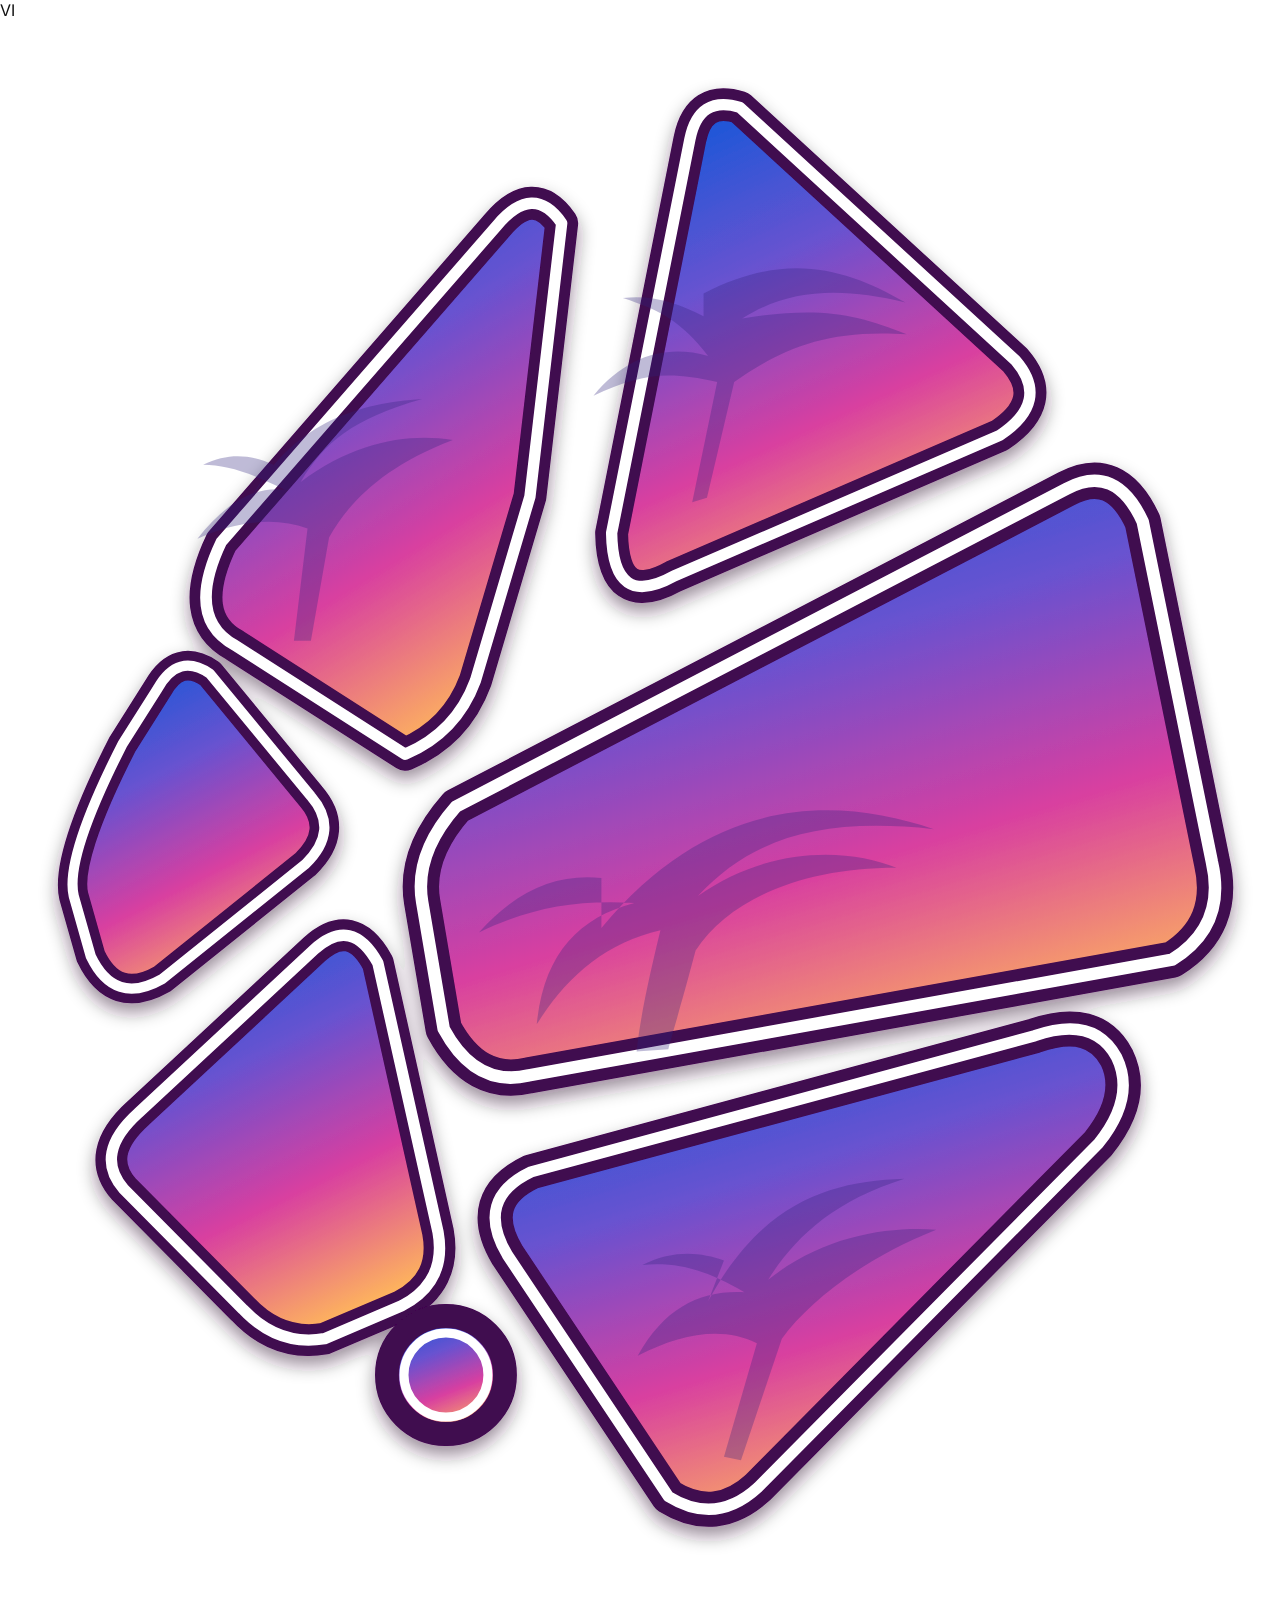
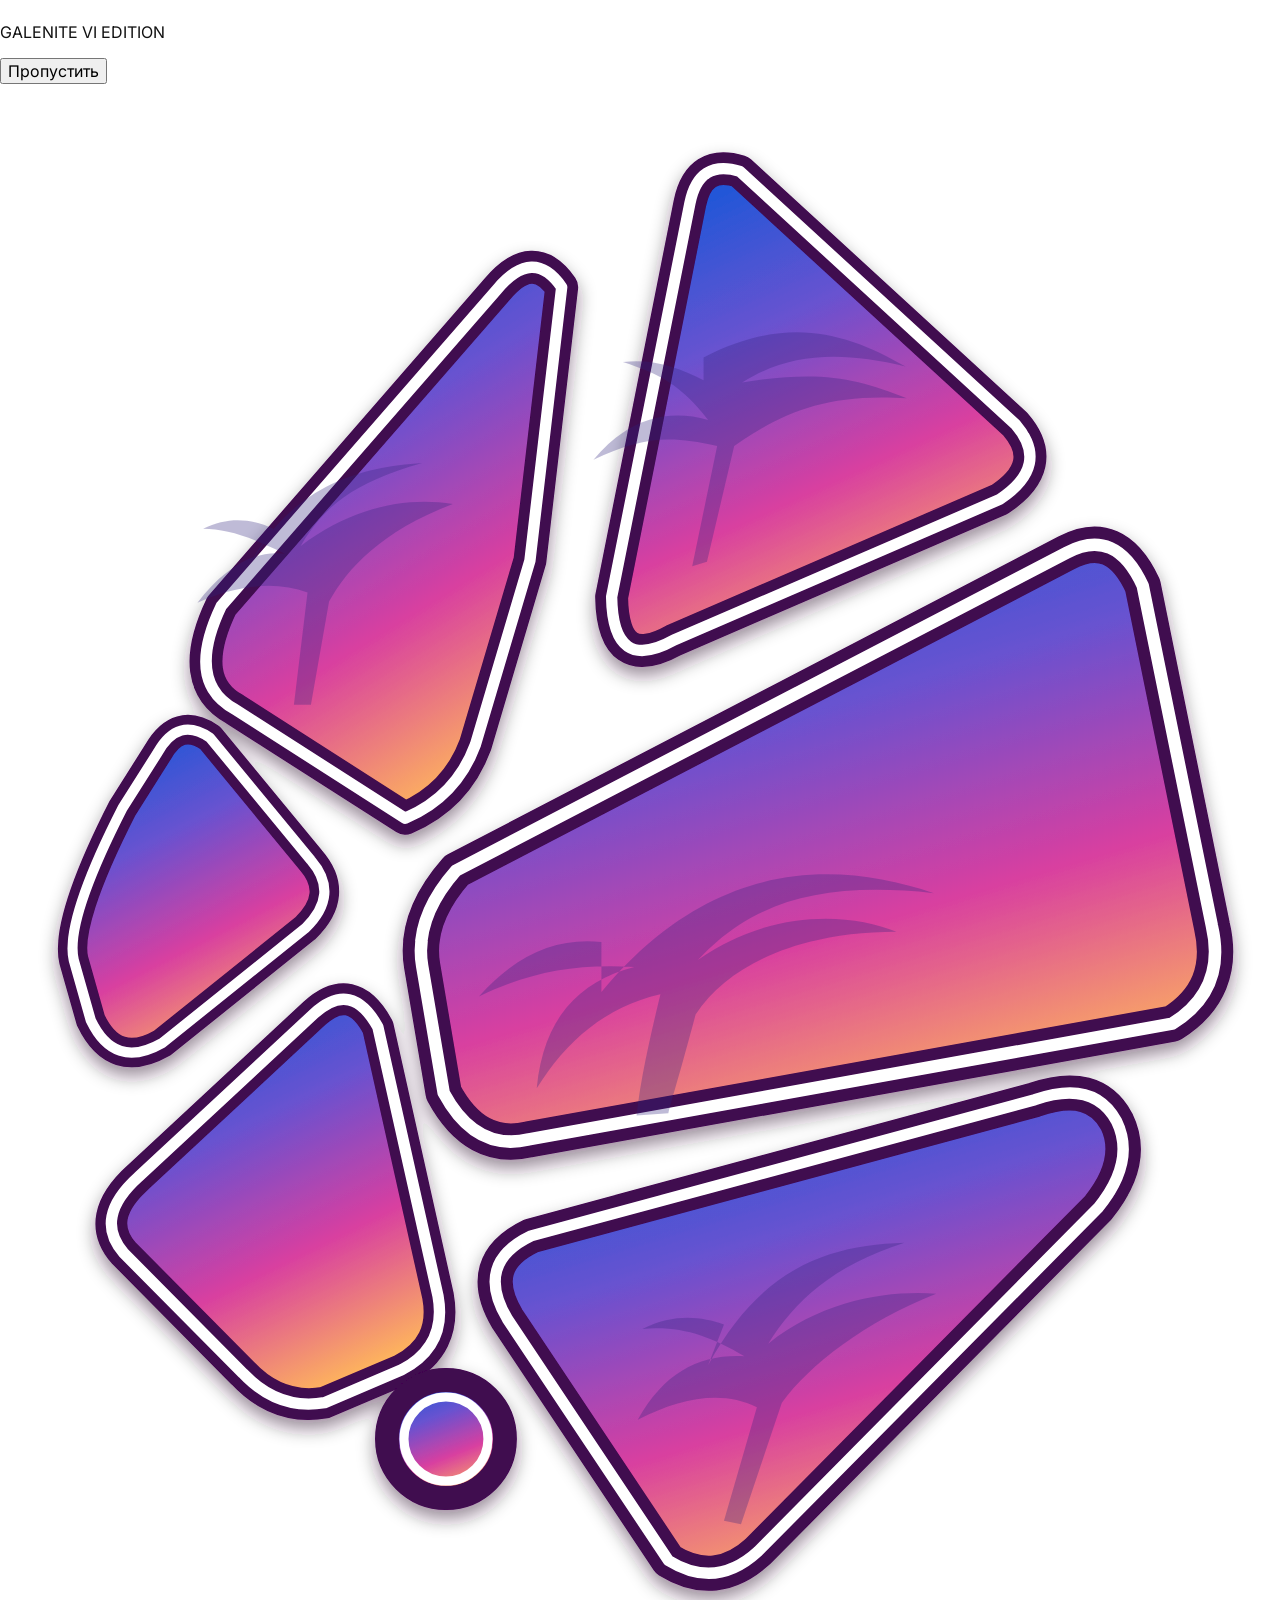
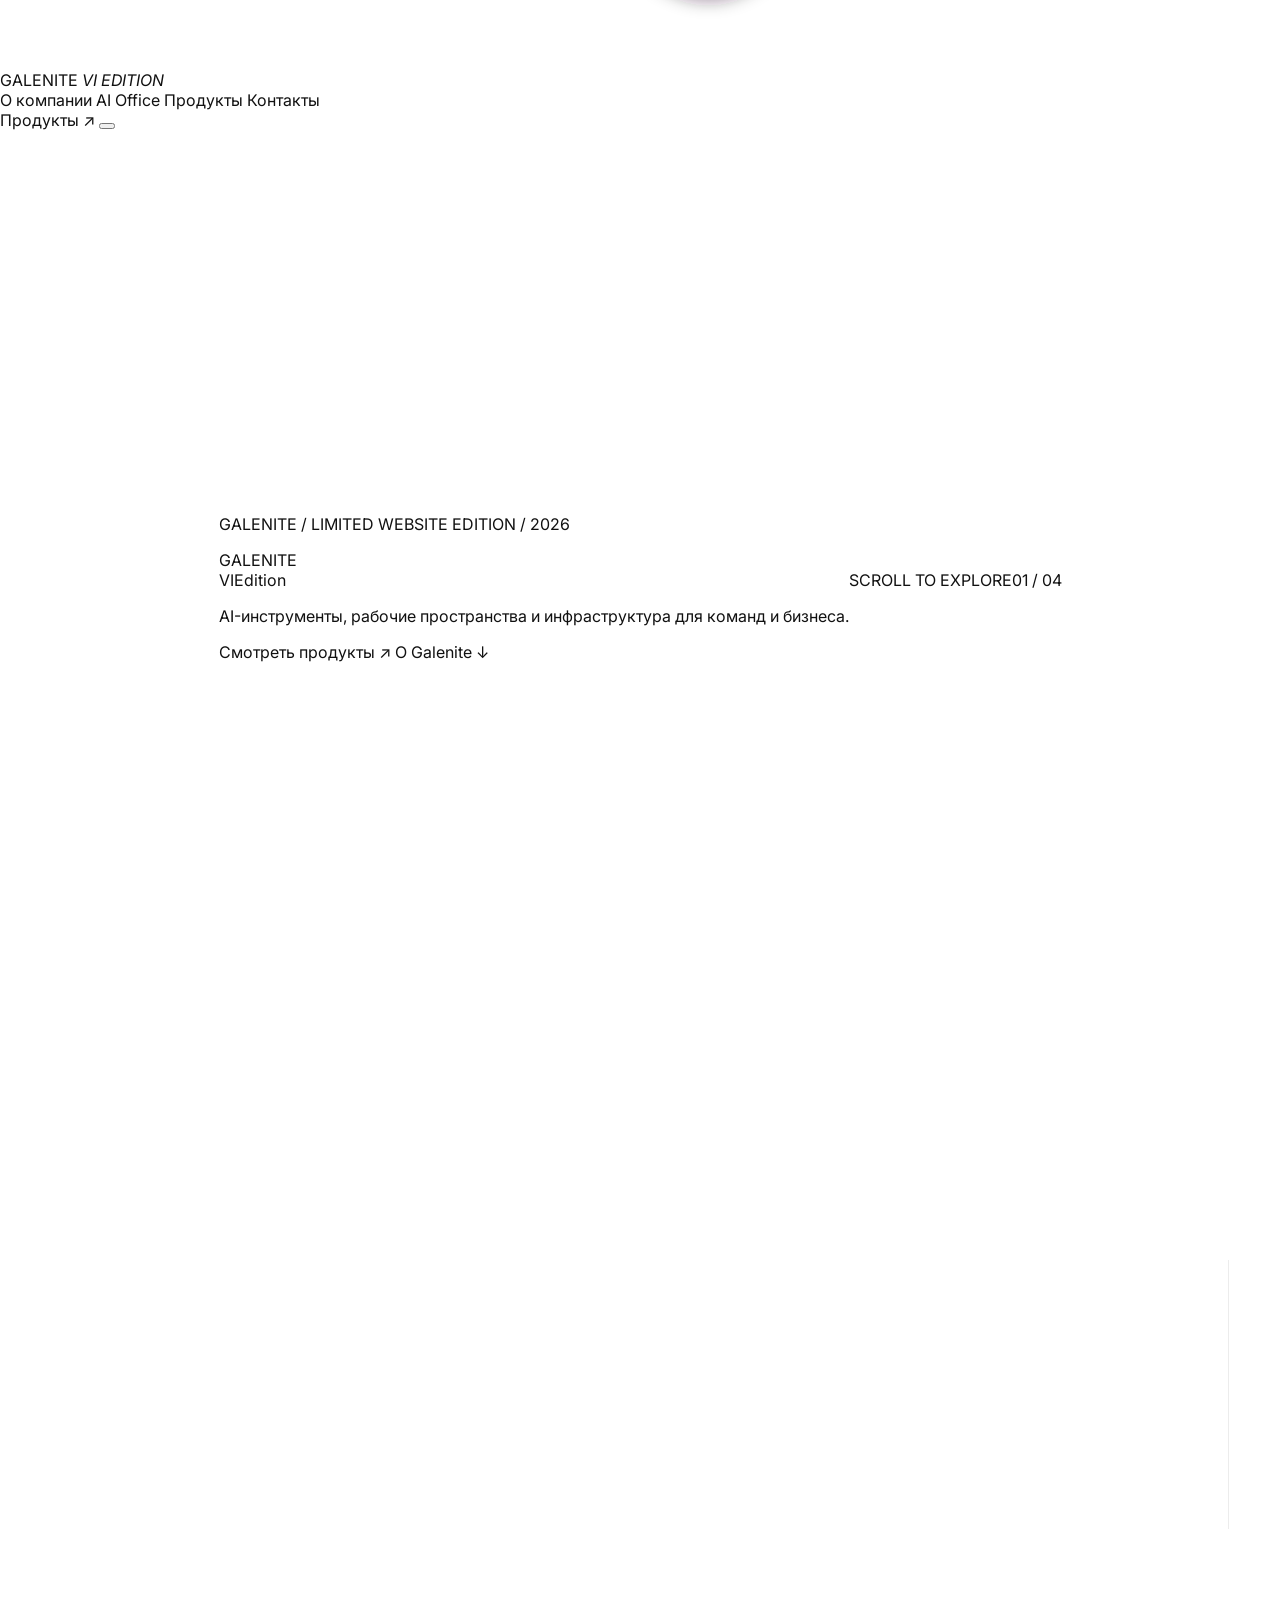
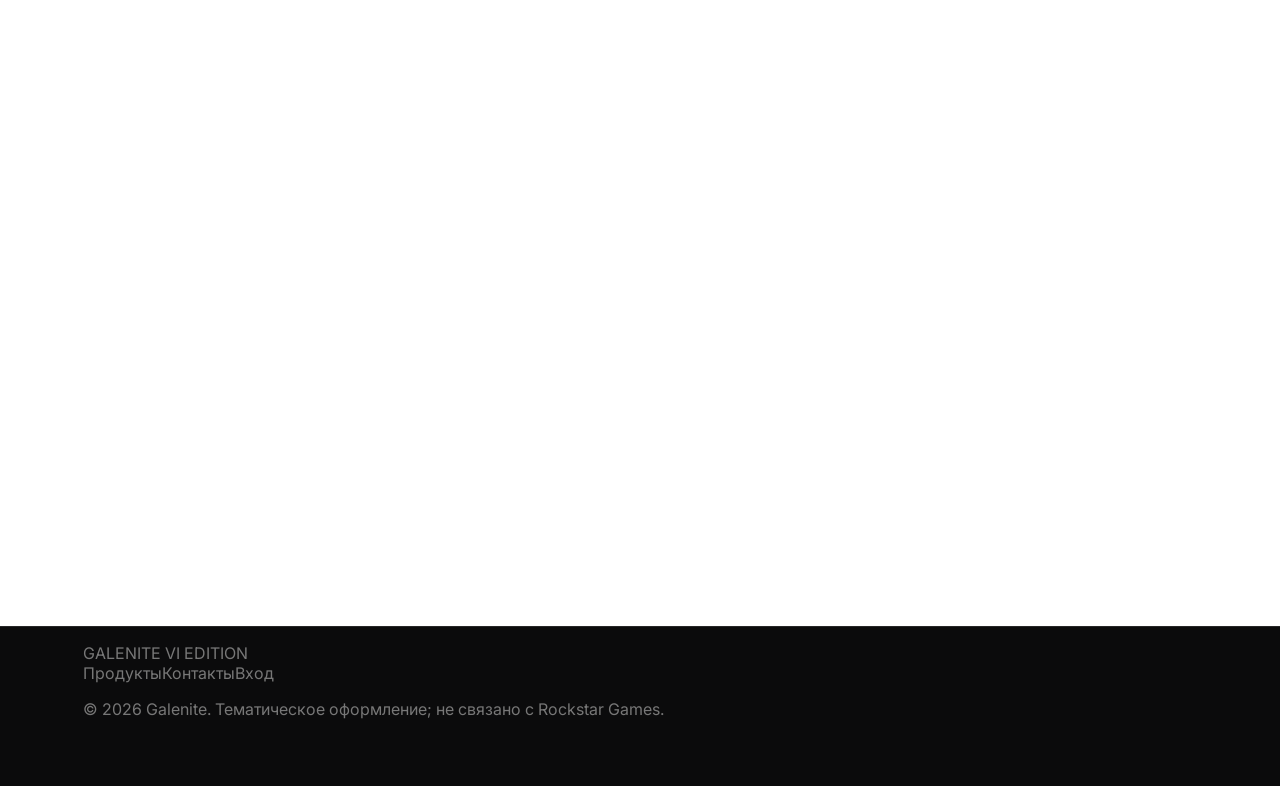
==== commit fdd77880: "feat(vice): rebuild homepage with editorial sections and animated intro" ====
--- a/index.html
+++ b/index.html
@@ -2,240 +2,147 @@
 <html lang="ru">
 <head>
   <meta charset="utf-8">
-  <meta name="viewport" content="width=device-width,initial-scale=1">
-  <meta name="theme-color" content="#ffffff">
-  <title>Galenite — меньше искусственного, больше интеллекта</title>
-  <meta name="description" content="Galenite Operator — ИИ-оператор с контекстом бизнеса и подключённой базой знаний.">
+  <meta name="viewport" content="width=device-width,initial-scale=1,viewport-fit=cover">
+  <meta name="theme-color" content="#191423">
+  <meta name="description" content="Galenite — цифровые продукты, AI-инструменты и инфраструктура для работы.">
+  <title>Galenite — VI Edition</title>
   <link rel="preconnect" href="https://fonts.googleapis.com">
   <link rel="preconnect" href="https://fonts.gstatic.com" crossorigin>
-  <link href="https://fonts.googleapis.com/css2?family=Inter:wght@400;500;600&display=swap" rel="stylesheet">
-  <link rel="stylesheet" href="/style.css?v=20260929-7">
+  <link href="https://fonts.googleapis.com/css2?family=Barlow+Condensed:wght@500;600;700;800;900&family=Inter:wght@400;500;600;700;800&display=swap" rel="stylesheet">
+  <link rel="stylesheet" href="/style.css?v=vice-2026-1">
+  <script src="/vice.js?v=vice-2026-1" defer></script>
 </head>
 <body>
-<header class="topbar">
-  <a class="brand" href="/">
-    <img src="/assets/galenite-mark.svg" alt="">
-    <span>GALENITE</span>
-  </a>
-  <nav>
-    <a href="#operator">OPERATOR</a>
-    <a href="/contact/">CONTACT</a>
-  </nav>
-</header>
+  <div class="intro" id="intro" role="presentation" aria-hidden="true">
+    <div class="intro__stage">
+      <div class="intro__mosaic">
+        <i class="intro__tile intro__tile--1"></i>
+        <i class="intro__tile intro__tile--2"></i>
+        <i class="intro__tile intro__tile--3"></i>
+        <i class="intro__tile intro__tile--4"></i>
+        <i class="intro__tile intro__tile--5"></i>
+        <i class="intro__tile intro__tile--6"></i>
+        <i class="intro__tile intro__tile--7"></i>
+        <i class="intro__tile intro__tile--8"></i>
+        <i class="intro__tile intro__tile--9"></i>
+        <span class="intro__vi">VI</span>
+        <img class="intro__mark" src="/assets/vi/mark.webp" onerror="this.onerror=null;this.src='/assets/vi/mark.svg'" alt="">
+      </div>
+      <p class="intro__name">GALENITE <span>VI EDITION</span></p>
+    </div>
+    <button class="intro__skip" type="button" id="skip-intro">Пропустить</button>
+  </div>
 
-<main>
-  <section class="hero">
-    <div class="hero-blur hero-blur-left"></div>
-    <div class="hero-blur hero-blur-right"></div>
+  <header class="header" id="site-header">
+    <div class="header__inner">
+      <a href="/" class="header__brand" aria-label="Galenite — главная">
+        <img src="/assets/vi/mark.webp" onerror="this.onerror=null;this.src='/assets/vi/mark.svg'" alt="">
+        <span>GALENITE</span>
+        <em>VI EDITION</em>
+      </a>
+      <nav class="header__nav" id="main-nav" aria-label="Основное меню">
+        <a href="#about">О компании</a>
+        <a href="#featured">AI Office</a>
+        <a href="#ecosystem">Продукты</a>
+        <a href="/contact/">Контакты</a>
+      </nav>
+      <a class="header__action" href="/products/">Продукты <span aria-hidden="true">↗</span></a>
+      <button class="header__menu" type="button" aria-label="Открыть меню" aria-expanded="false" aria-controls="main-nav"><span></span><span></span></button>
+    </div>
+  </header>
 
-    <div class="hero-lockup reveal">
-      <img class="hero-mark" src="/assets/galenite-mark.svg" alt="Galenite">
-      <h1>GALENITE</h1>
-      <p>МЕНЬШЕ ИСКУССТВЕННОГО.<br>БОЛЬШЕ ИНТЕЛЛЕКТА.</p>
-    </div>
-
-    <a class="hero-scroll" href="#operator" aria-label="Перейти к Operator">
-      <span></span><b>↓</b>
-    </a>
-
-    <div class="hero-meta">
-      <span>EST. 2026</span>
-      <span>GALENITE.ORG</span>
-    </div>
-  </section>
-
-  <section class="operator" id="operator">
-    <div class="section-number reveal">
-      <span>01</span><i></i>
-    </div>
-
-    <div class="operator-head">
-      <div class="operator-title reveal">
-        <h2>OPERATOR</h2>
-        <h3>ОПЕРАТИВНЫЕ ОТВЕТЫ.<br>ГЛУБОКОЕ ПОНИМАНИЕ.</h3>
-      </div>
-      <p class="reveal">Operator находит знания в подключённой базе, понимает контекст запроса и помогает отвечать без лишнего ручного поиска.</p>
-    </div>
-
-    <div class="product-wrap reveal" id="productWrap">
-      <div class="product-window" id="productWindow">
-        <div class="product-top">
-          <div class="product-brand"><img src="/assets/galenite-mark.svg" alt=""><span>GALENITE</span></div>
-          <div class="product-actions"><span>⌕</span><span>♧</span></div>
+  <main>
+    <section class="hero" id="top">
+      <div class="hero__photo"></div>
+      <div class="hero__shade"></div>
+      <div class="hero__content container">
+        <p class="eyebrow hero__eyebrow">GALENITE / LIMITED WEBSITE EDITION / 2026</p>
+        <div class="hero__identity">
+          <span class="hero__wordmark">GALENITE</span>
+          <div class="hero__second-line"><span class="hero__roman">VI</span><span class="hero__edition">Edition</span></div>
         </div>
-
-        <div class="product-body">
-          <aside class="product-sidebar">
-            <button class="new-chat">＋ <span>Новый чат</span></button>
-            <div class="side-search">⌕ <span>Поиск</span></div>
-            <nav>
-              <a class="active" href="#operator">▧ <span>Диалоги</span></a>
-              <a href="#features">▱ <span>База знаний</span></a>
-              <a href="#operator">◴ <span>История</span></a>
-            </nav>
-            <a class="settings" href="#operator">⚙ <span>Настройки</span></a>
-          </aside>
-
-          <section class="chat">
-            <div class="chat-head">
-              <div><strong>Operator</strong><i></i></div>
-              <span>•••</span>
-            </div>
-
-            <div class="chat-content">
-              <div class="user-message">Какие ключевые выводы из квартального отчёта?</div>
-              <div class="assistant-message">
-                <p>На основе материалов из вашей базы знаний, вот основные выводы:</p>
-                <ol>
-                  <li>Выручка выросла по сравнению с предыдущим кварталом.</li>
-                  <li>Основной рост обеспечили новые направления.</li>
-                  <li>Рентабельность улучшилась.</li>
-                </ol>
-                <div class="source-pill">▰ <span>Квартальный отчёт · PDF</span><b>↗</b></div>
-              </div>
-            </div>
-
-            <div class="composer"><span>＋</span><em>Задайте вопрос...</em><b>↑</b></div>
-          </section>
-
-          <aside class="sources">
-            <div class="source-title"><span>Источники</span><b>3</b></div>
-            <a href="#operator">▱ <span>Квартальный отчёт</span></a>
-            <a href="#operator">▱ <span>Финансовая модель</span></a>
-            <a href="#operator">▱ <span>Стратегия развития</span></a>
-
-            <div class="source-title related"><span>Связанные темы</span></div>
-            <div class="chips">
-              <span>Показатели</span><span>Рост</span><span>Рынок</span><span>Прогнозы</span>
-            </div>
-          </aside>
+        <p class="hero__description">AI-инструменты, рабочие пространства и инфраструктура для команд и бизнеса.</p>
+        <div class="hero__buttons">
+          <a href="/products/" class="cta cta--light">Смотреть продукты <span aria-hidden="true">↗</span></a>
+          <a href="#about" class="cta cta--transparent">О Galenite <span aria-hidden="true">↓</span></a>
         </div>
       </div>
+      <a class="scroll-cue" href="#about" aria-label="Прокрутить к информации о Galenite"><span>SCROLL TO EXPLORE</span><i></i></a>
+      <span class="hero__edge">01 / 04</span>
+    </section>
+
+    <section class="about scene-section" id="about">
+      <div class="container about__layout">
+        <div class="about__heading reveal">
+          <span class="section-index">01 — GALENITE</span>
+          <h2>СИСТЕМА<br>ДЛЯ РАБОТЫ<span class="dot">.</span></h2>
+        </div>
+        <div class="about__copy reveal">
+          <p class="lead">Galenite разрабатывает цифровые продукты, AI-сервисы и инструменты автоматизации.</p>
+          <p>Мы объединяем рабочие процессы в одной экосистеме: от задач и файлов до управления командой и AI-агентов. Каждый продукт решает свою задачу и может использоваться отдельно.</p>
+          <a class="text-link" href="/products/">Изучить продукты <span aria-hidden="true">↗</span></a>
+        </div>
+      </div>
+    </section>
+
+    <section class="feature" id="featured">
+      <div class="feature__image"></div>
+      <div class="feature__shade"></div>
+      <div class="container feature__inner">
+        <div class="feature__copy reveal">
+          <p class="section-index">02 — AI OFFICE</p>
+          <h2>AI<br>OFFICE<span class="dot">.</span></h2>
+          <p>Визуальный интерфейс для работы с AI-командой: задачи, роли, маршруты выполнения и статусы в одном пространстве.</p>
+          <a class="cta cta--light" href="/ai-office/">Посмотреть AI Office <span aria-hidden="true">↗</span></a>
+        </div>
+        <div class="feature__detail reveal" aria-hidden="true"><span>GALENITE</span><strong>02</strong><span>PRODUCT / AI OFFICE</span></div>
+      </div>
+    </section>
+
+    <section class="products scene-section" id="ecosystem">
+      <div class="container">
+        <div class="products__intro reveal">
+          <div><span class="section-index">03 — ЭКОСИСТЕМА</span><h2>ПРОДУКТЫ<br>GALENITE<span class="dot">.</span></h2></div>
+          <p>Разные инструменты. Единый подход к интерфейсу и работе с данными.</p>
+        </div>
+        <div class="product-list">
+          <a href="/galen/" class="product-row reveal">
+            <span class="product-row__number">01</span>
+            <div class="product-row__body"><h3>GALEN</h3><p>Чат-интерфейс для задач и работы с AI.</p></div>
+            <span class="product-row__arrow" aria-hidden="true">↗</span>
+          </a>
+          <a href="/ai-office/" class="product-row reveal">
+            <span class="product-row__number">02</span>
+            <div class="product-row__body"><h3>AI OFFICE</h3><p>Рабочая среда для AI-команды.</p></div>
+            <span class="product-row__arrow" aria-hidden="true">↗</span>
+          </a>
+          <a href="/products/" class="product-row reveal">
+            <span class="product-row__number">03</span>
+            <div class="product-row__body"><h3>ВСЕ ПРОДУКТЫ</h3><p>Инструменты Galenite и направления разработки.</p></div>
+            <span class="product-row__arrow" aria-hidden="true">↗</span>
+          </a>
+        </div>
+      </div>
+    </section>
+
+    <section class="ending" id="contact">
+      <div class="ending__photo"></div>
+      <div class="ending__shade"></div>
+      <div class="container ending__content reveal">
+        <span class="section-index">04 — КОНТАКТЫ</span>
+        <h2>ОБСУДИМ<br>ВАШ ПРОЕКТ<span class="dot">.</span></h2>
+        <p>Разработка AI-сервисов, интеграции, автоматизация и цифровые продукты для бизнеса.</p>
+        <a class="cta cta--light" href="/contact/">Связаться с Galenite <span aria-hidden="true">↗</span></a>
+      </div>
+    </section>
+  </main>
+
+  <footer class="footer">
+    <div class="container footer__inner">
+      <a href="/" class="footer__brand">GALENITE <span>VI EDITION</span></a>
+      <div><a href="/products/">Продукты</a><a href="/contact/">Контакты</a><a href="/auth/">Вход</a></div>
+      <p>© 2026 Galenite. Тематическое оформление; не связано с Rockstar Games.</p>
     </div>
-  </section>
-
-  <section class="features" id="features">
-    <div class="section-number reveal">
-      <span>02</span><i></i>
-    </div>
-    <div class="features-head reveal">КАК РАБОТАЕТ OPERATOR</div>
-    <div class="features-grid">
-      <article class="feature reveal">
-        <div class="feature-icon">
-          <svg viewBox="0 0 24 24" aria-hidden="true"><path d="M6 3h8l4 4v14H6zM14 3v5h5"/></svg>
-        </div>
-        <h3>НАХОДИТ ЗНАНИЯ</h3>
-        <p>Работает с подключённой базой знаний и находит нужную информацию без ручного поиска.</p>
-      </article>
-      <article class="feature reveal">
-        <div class="feature-icon">
-          <svg viewBox="0 0 24 24" aria-hidden="true"><path d="m12 3 8 4-8 4-8-4 8-4Zm-8 9 8 4 8-4M4 17l8 4 8-4"/></svg>
-        </div>
-        <h3>ПОНИМАЕТ КОНТЕКСТ</h3>
-        <p>Учитывает содержание диалога и информацию из подключённых источников.</p>
-      </article>
-      <article class="feature reveal">
-        <div class="feature-icon">
-          <svg viewBox="0 0 24 24" aria-hidden="true"><path d="m13 2-7 11h6l-1 9 7-12h-6z"/></svg>
-        </div>
-        <h3>ПОМОГАЕТ ОТВЕЧАТЬ</h3>
-        <p>Собирает понятный ответ и опирается на знания бизнеса, а не на случайный контекст.</p>
-      </article>
-    </div>
-  </section>
-
-  <section class="knowledge" id="knowledge">
-    <div class="knowledge-glow" id="knowledgeGlow"></div>
-    <div class="knowledge-inner">
-      <div class="section-number section-number-dark reveal">
-        <span>03</span><i></i>
-      </div>
-
-      <div class="knowledge-copy reveal">
-        <h2>ВАШИ ЗНАНИЯ<br>РАБОТАЮТ<br>ЭФФЕКТИВНЕЕ</h2>
-        <p>Operator объединяет базу знаний, диалоги и контекст — чтобы нужная информация была доступна в момент, когда она действительно нужна.</p>
-        <a class="outline-button" href="https://operator.galenite.org"><span>ОТКРЫТЬ OPERATOR</span><b>→</b></a>
-      </div>
-
-      <div class="knowledge-visual reveal" id="knowledgeVisual">
-        <svg class="orbit orbit-a" viewBox="0 0 700 500" aria-hidden="true"><ellipse cx="350" cy="250" rx="280" ry="155"/></svg>
-        <svg class="orbit orbit-b" viewBox="0 0 700 500" aria-hidden="true"><ellipse cx="350" cy="250" rx="255" ry="185"/></svg>
-        <svg class="orbit orbit-c" viewBox="0 0 700 500" aria-hidden="true"><ellipse cx="350" cy="250" rx="225" ry="205"/></svg>
-
-        <img src="/assets/galenite-mark.svg" alt="" class="knowledge-mark">
-
-        <div class="node n1"><i></i><span>ЗНАНИЯ</span></div>
-        <div class="node n2"><i></i><span>ДОКУМЕНТЫ</span></div>
-        <div class="node n3"><i></i><span>КОНТЕКСТ</span></div>
-        <div class="node n4"><i></i><span>ОТВЕТЫ</span></div>
-      </div>
-    </div>
-  </section>
-
-  <footer>
-    <a class="brand footer-brand" href="/"><img src="/assets/galenite-mark.svg" alt=""><span>GALENITE</span></a>
-    <div class="footer-links"><a href="#operator">OPERATOR</a><a href="/contact/">CONTACT</a></div>
-    <div class="footer-bottom"><span>© 2026 GALENITE</span><span>GALENITE.ORG</span></div>
   </footer>
-</main>
-
-<script>
-const reduced = matchMedia('(prefers-reduced-motion: reduce)').matches;
-
-document.querySelectorAll('.product-sidebar a, .sources a').forEach(a => {
-  a.addEventListener('click', e => e.preventDefault());
-});
-
-if (!reduced) {
-  const observer = new IntersectionObserver(entries => {
-    entries.forEach(entry => {
-      if (entry.isIntersecting) {
-        entry.target.classList.add('visible');
-        observer.unobserve(entry.target);
-      }
-    });
-  }, { threshold: 0.12 });
-
-  document.querySelectorAll('.reveal').forEach(el => observer.observe(el));
-
-  const wrap = document.getElementById('productWrap');
-  const win = document.getElementById('productWindow');
-
-  if (wrap && win && matchMedia('(pointer:fine)').matches) {
-    wrap.addEventListener('pointermove', e => {
-      const r = wrap.getBoundingClientRect();
-      const x = (e.clientX - r.left) / r.width - .5;
-      const y = (e.clientY - r.top) / r.height - .5;
-      win.style.transform = `perspective(1400px) rotateX(${-y*2.2}deg) rotateY(${x*3.2}deg) translate3d(${x*6}px,${y*5}px,0)`;
-    });
-    wrap.addEventListener('pointerleave', () => {
-      win.style.transform = 'perspective(1400px) rotateX(0deg) rotateY(0deg) translate3d(0,0,0)';
-    });
-  }
-
-  const knowledge = document.getElementById('knowledge');
-  const glow = document.getElementById('knowledgeGlow');
-  const visual = document.getElementById('knowledgeVisual');
-
-  if (knowledge && glow && visual && matchMedia('(pointer:fine)').matches) {
-    knowledge.addEventListener('pointermove', e => {
-      const r = knowledge.getBoundingClientRect();
-      const x = e.clientX - r.left;
-      const y = e.clientY - r.top;
-      glow.style.left = x + 'px';
-      glow.style.top = y + 'px';
-
-      const nx = x / r.width - .5;
-      const ny = y / r.height - .5;
-      visual.style.transform = `translate3d(${nx*10}px,${ny*8}px,0)`;
-    });
-    knowledge.addEventListener('pointerleave', () => {
-      visual.style.transform = 'translate3d(0,0,0)';
-    });
-  }
-} else {
-  document.querySelectorAll('.reveal').forEach(el => el.classList.add('visible'));
-}
-</script>
 </body>
 </html>
--- a/style.css
+++ b/style.css
@@ -1 +1,285 @@
-:root{--bg:#fff;--ink:#111;--muted:#8b8b8b;--line:#e7e7e7;--soft:#f7f7f7;--dark:#090909}*{box-sizing:border-box}html{scroll-behavior:smooth}body{margin:0;background:#fff;color:var(--ink);font-family:Inter,Arial,sans-serif;-webkit-font-smoothing:antialiased}a{color:inherit;text-decoration:none}.topbar{height:72px;position:absolute;z-index:10;left:0;right:0;top:0;display:flex;align-items:center;justify-content:space-between;padding:0 6.5vw}.brand{display:flex;align-items:center;gap:16px;font-size:10px;font-weight:600;letter-spacing:.28em}.brand img{width:18px;height:23px}.topbar nav{display:flex;gap:42px;font-size:9px;letter-spacing:.22em}.hero{height:100vh;min-height:680px;background:#fff;position:relative;overflow:hidden;display:flex;align-items:center;justify-content:center}.ambient{position:absolute;border-radius:50%;filter:blur(70px);pointer-events:none}.ambient-a{width:38vw;height:32vw;background:rgba(0,0,0,.055);left:-20vw;bottom:-18vw}.ambient-b{width:25vw;height:25vw;background:rgba(0,0,0,.025);right:-12vw;top:24vh}.hero-center{text-align:center;position:relative;z-index:2;margin-top:-1vh;transition:transform .35s cubic-bezier(.2,.8,.2,1)}.hero-mark{width:46px;height:auto;margin-bottom:44px}.hero h1{font-size:clamp(64px,8.3vw,134px);font-weight:400;letter-spacing:.14em;line-height:.85;margin:0 0 35px;padding-left:.14em}.hero-center p{font-size:11px;line-height:1.8;letter-spacing:.42em;color:#919191;margin:0;padding-left:.42em}.scroll{position:absolute;bottom:74px;left:50%;transform:translateX(-50%);display:flex;flex-direction:column;align-items:center;gap:9px;font-size:13px}.scroll i{display:block;width:1px;height:50px;background:#d3d3d3;animation:scrollPulse 1.8s ease-in-out infinite}.hero-meta{position:absolute;bottom:30px;left:6.5vw;right:6.5vw;display:flex;justify-content:space-between;font-size:8px;letter-spacing:.24em;color:#aaa}.operator{padding:0 6.5vw 10vw;background:#fff}.section-label{height:84px;border-top:1px solid var(--line);border-bottom:1px solid var(--line);display:grid;grid-template-columns:80px 1fr auto;align-items:center;font-size:8px;letter-spacing:.2em;color:#999}.operator-intro{padding:9vw 0 7vw;display:grid;grid-template-columns:1fr 34%;align-items:end}.eyebrow{font-size:8px;letter-spacing:.25em;color:#999}.operator-intro h2{font-size:clamp(78px,11vw,180px);font-weight:400;letter-spacing:.06em;line-height:.75;margin:36px 0 0}.operator-intro>p{font-size:15px;line-height:1.65;color:#777;max-width:420px;margin:0}.product-stage{height:760px;position:relative;background:#fafafa;border:1px solid #eee;border-radius:28px;overflow:hidden;display:flex;align-items:center;justify-content:center}.stage-grid{position:absolute;inset:0;background-image:linear-gradient(#ececec 1px,transparent 1px),linear-gradient(90deg,#ececec 1px,transparent 1px);background-size:48px 48px;opacity:.22;mask-image:linear-gradient(to bottom,transparent,black 22%,black 78%,transparent)}.soft-glow{position:absolute;width:70%;height:70%;background:radial-gradient(ellipse,rgba(0,0,0,.07),transparent 65%);filter:blur(50px);bottom:-45%;left:15%}.product-window{position:relative;width:min(1040px,86%);height:590px;background:rgba(255,255,255,.93);border:1px solid #dedede;border-radius:18px;box-shadow:0 35px 80px rgba(0,0,0,.09),0 2px 8px rgba(0,0,0,.03);overflow:hidden;transition:transform .18s ease-out,box-shadow .3s ease}.product-stage:hover .product-window{box-shadow:0 45px 100px rgba(0,0,0,.12),0 2px 8px rgba(0,0,0,.03)}.window-head{height:54px;border-bottom:1px solid #ececec;display:flex;align-items:center;justify-content:space-between;padding:0 18px}.window-brand{display:flex;align-items:center;gap:10px;font-size:9px;font-weight:600;letter-spacing:.17em}.window-brand img{width:13px}.online{font-size:7px;letter-spacing:.18em;color:#999}.online i{display:inline-block;width:5px;height:5px;background:#222;border-radius:50%;margin-right:6px;animation:onlinePulse 2s ease-in-out infinite}.window-body{height:calc(100% - 54px);display:grid;grid-template-columns:190px 1fr}.window-body aside{border-right:1px solid #ededed;padding:24px 16px;display:flex;flex-direction:column;gap:9px;font-size:10px;color:#999}.window-body aside b{color:#111;margin:0 8px 20px}.window-body aside span{padding:10px 9px;border-radius:8px;transition:background .2s,color .2s}.window-body aside span:hover{background:#f4f4f4;color:#111}.window-body aside .active{background:#f1f1f1;color:#111}.window-body aside small{margin-top:auto;font-size:7px;letter-spacing:.18em;color:#bbb;padding:8px}.conversation{position:relative}.conversation-top{height:70px;border-bottom:1px solid #eee;display:flex;justify-content:space-between;align-items:center;padding:0 24px}.conversation-top div{display:flex;flex-direction:column;gap:5px}.conversation-top small{font-size:7px;letter-spacing:.2em;color:#aaa}.conversation-top strong{font-size:12px;font-weight:500}.conversation-top button{border:0;background:transparent;color:#999}.messages{padding:55px 8%}.bubble{max-width:52%;margin-left:auto;background:#f0f0f0;border-radius:18px 18px 4px 18px;padding:14px 17px;font-size:11px;line-height:1.5}.answer{display:grid;grid-template-columns:28px 1fr;gap:12px;margin-top:34px;width:70%;font-size:10px}.answer-mark{width:27px;height:27px;border:1px solid #e4e4e4;border-radius:8px;display:flex;align-items:center;justify-content:center}.answer-mark img{width:10px}.answer strong{font-size:10px;font-weight:500}.answer p{color:#888;line-height:1.5}.textline{height:5px;border-radius:5px;background:#ededed;margin-top:9px}.textline.short{width:58%}.composer{position:absolute;bottom:24px;left:8%;right:8%;height:50px;border:1px solid #e4e4e4;border-radius:14px;display:flex;align-items:center;justify-content:space-between;padding:0 8px 0 17px;color:#aaa;font-size:10px}.composer b{width:34px;height:34px;border-radius:9px;background:#111;color:white;display:flex;align-items:center;justify-content:center;font-weight:400}.stage-caption{position:absolute;left:28px;right:28px;bottom:18px;display:flex;justify-content:space-between;font-size:7px;letter-spacing:.18em;color:#b1b1b1}.about-operator{padding:0 6.5vw 11vw;background:#fff}.about-grid{display:grid;grid-template-columns:1fr 1fr;padding-top:9vw}.about-copy h2{font-size:clamp(60px,7.6vw,120px);line-height:.93;letter-spacing:-.055em;font-weight:400;margin:40px 0 0}.principles{border-top:1px solid var(--line)}.principles article{display:grid;grid-template-columns:55px 1fr 1.1fr;padding:30px 0;border-bottom:1px solid var(--line);align-items:start;transition:padding .25s ease}.principles article:hover{padding-left:10px}.principles article>span{font-size:8px;color:#aaa}.principles h3{font-size:14px;font-weight:500;margin:0}.principles p{font-size:11px;line-height:1.6;color:#888;margin:0}.dark-system{min-height:100vh;background:#090909;color:#f5f5f2;position:relative;overflow:hidden;padding:0 6.5vw 7vw}.dark-glow{position:absolute;width:480px;height:480px;border-radius:50%;background:radial-gradient(circle,rgba(255,255,255,.1),rgba(255,255,255,.03) 35%,transparent 70%);filter:blur(12px);transform:translate(-50%,-50%);pointer-events:none;left:70%;top:35%}.dark-top{height:84px;border-top:1px solid #232323;border-bottom:1px solid #232323;display:flex;align-items:center;justify-content:space-between;font-size:8px;letter-spacing:.2em;color:#777}.dark-layout{display:grid;grid-template-columns:43% 57%;min-height:calc(100vh - 84px);align-items:center}.dark-copy{padding-right:6vw}.dark-copy .eyebrow{color:#777}.dark-copy h2{font-size:clamp(56px,6.7vw,105px);line-height:.94;letter-spacing:-.06em;font-weight:400;margin:38px 0 34px}.dark-copy p{max-width:470px;color:#858585;font-size:13px;line-height:1.7}.dark-copy a{display:inline-flex;align-items:center;gap:26px;margin-top:42px;border-bottom:1px solid #4a4a4a;padding-bottom:10px;font-size:9px;letter-spacing:.17em;transition:border-color .2s,transform .2s}.dark-copy a:hover{border-color:#fff;transform:translateX(4px)}.dark-visual{height:620px;position:relative;display:flex;align-items:center;justify-content:center}.dark-mark{width:130px;filter:invert(1);opacity:.92;position:relative;z-index:3;transition:transform .35s ease}.dark-visual:hover .dark-mark{transform:scale(1.06) rotate(2deg)}.signal{position:absolute;display:flex;gap:14px;align-items:center;font-size:8px;letter-spacing:.16em;color:#666}.signal span{color:#454545}.signal b{font-weight:500;color:#bbb}.s1{left:2%;top:18%}.s2{right:5%;top:28%}.s3{left:8%;bottom:24%}.s4{right:3%;bottom:14%}.dark-panel{position:absolute;width:72%;height:58%;border:1px solid #262626;border-radius:18px;background:rgba(255,255,255,.02);backdrop-filter:blur(14px);box-shadow:0 40px 100px rgba(0,0,0,.4);transform:rotate(-3deg)}.dark-panel-head{height:44px;border-bottom:1px solid #242424;display:flex;align-items:center;justify-content:space-between;padding:0 14px;font-size:7px;letter-spacing:.17em;color:#777}.dark-panel-body{padding:65px 48px}.dark-panel-body i{display:block;height:8px;background:#171717;border-radius:99px;margin:16px 0}.dark-panel-body i:nth-child(1){width:88%}.dark-panel-body i:nth-child(2){width:76%}.dark-panel-body i:nth-child(3){width:92%}.dark-panel-body i.short{width:46%}footer{height:110px;padding:0 6.5vw;background:#090909;color:#777;border-top:1px solid #232323;display:grid;grid-template-columns:1fr auto 1fr;align-items:center;font-size:8px;letter-spacing:.2em}footer .brand{color:#f3f3ef}footer .brand img{filter:invert(1)}footer>a:last-child{justify-self:end;color:#f3f3ef}.reveal{opacity:0;transform:translateY(22px);transition:opacity .75s ease,transform .75s cubic-bezier(.2,.7,.2,1)}.reveal.is-visible{opacity:1;transform:translateY(0)}@keyframes scrollPulse{0%,100%{transform:scaleY(.55);transform-origin:top;opacity:.4}50%{transform:scaleY(1);opacity:1}}@keyframes onlinePulse{0%,100%{opacity:.35}50%{opacity:1}}@media(max-width:800px){.topbar{height:64px;padding:0 20px}.topbar nav{gap:18px}.topbar nav a:first-child{display:none}.hero{min-height:680px}.hero-mark{width:38px;margin-bottom:34px}.hero h1{font-size:16vw;letter-spacing:.09em;padding-left:.09em}.hero-center p{font-size:8px;letter-spacing:.25em;padding-left:.25em}.hero-meta{left:20px;right:20px}.operator,.about-operator,.dark-system{padding-left:20px;padding-right:20px}.section-label{grid-template-columns:42px 1fr}.section-label span:last-child{display:none}.operator-intro{display:block;padding:90px 0 55px}.operator-intro h2{font-size:20vw;margin:30px 0 45px}.operator-intro>p{font-size:13px}.product-stage{height:600px;border-radius:20px}.product-window{width:92%;height:490px}.window-body{grid-template-columns:1fr}.window-body aside{display:none}.messages{padding:45px 7%}.bubble{max-width:78%}.answer{width:88%}.about-grid{display:block;padding-top:80px}.about-copy h2{font-size:17vw;margin-bottom:80px}.principles article{grid-template-columns:38px 1fr}.principles p{grid-column:2;margin-top:15px}.dark-system{min-height:auto;padding-bottom:70px}.dark-top{height:70px}.dark-layout{display:block;min-height:0;padding-top:85px}.dark-copy{padding-right:0}.dark-copy h2{font-size:15vw}.dark-visual{height:540px;margin-top:30px}.dark-panel{width:88%;height:54%}.dark-panel-body{padding:55px 30px}.dark-mark{width:90px}.signal{font-size:7px}.s1{left:0}.s2{right:0}.s3{left:4%}.s4{right:0}.dark-glow{width:320px;height:320px}footer{height:90px;padding:0 20px;grid-template-columns:1fr auto}footer>span{display:none}}@media(prefers-reduced-motion:reduce){*{scroll-behavior:auto!important}.reveal{opacity:1;transform:none;transition:none}.scroll i,.online i{animation:none}.product-window,.hero-center,.dark-mark{transition:none}}+:root{
+  --white:#fff;
+  --ink:#111;
+  --muted:#888;
+  --line:#e8e8e8;
+  --soft:#f7f7f7;
+  --dark:#0b0b0c;
+  --dark2:#151516;
+}
+*{box-sizing:border-box}
+html{scroll-behavior:smooth}
+body{margin:0;background:#fff;color:var(--ink);font-family:Inter,Arial,sans-serif;-webkit-font-smoothing:antialiased;overflow-x:hidden}
+a{color:inherit;text-decoration:none}
+button{font:inherit}
+
+.topbar{
+  height:72px;position:absolute;left:0;right:0;top:0;z-index:20;
+  display:flex;align-items:center;justify-content:space-between;
+  padding:0 6.5vw;
+}
+.brand{display:flex;align-items:center;gap:15px;font-size:9px;font-weight:600;letter-spacing:.3em}
+.brand img{width:18px;height:23px}
+.topbar nav{display:flex;gap:42px;font-size:8px;letter-spacing:.24em}
+
+.hero{
+  height:100vh;min-height:720px;background:#fff;position:relative;overflow:hidden;
+  display:flex;align-items:center;justify-content:center;
+}
+.hero-blur{
+  position:absolute;border-radius:50%;filter:blur(65px);pointer-events:none;
+}
+.hero-blur-left{width:36vw;height:34vw;left:-22vw;bottom:-15vw;background:rgba(0,0,0,.09)}
+.hero-blur-right{width:24vw;height:24vw;right:-13vw;top:22vh;background:rgba(0,0,0,.025)}
+.hero-lockup{text-align:center;z-index:2;margin-top:-1vh}
+.hero-mark{width:44px;margin-bottom:48px}
+.hero h1{
+  margin:0 0 34px;font-size:clamp(66px,8.1vw,132px);font-weight:400;
+  letter-spacing:.145em;line-height:.86;padding-left:.145em;
+}
+.hero-lockup p{
+  margin:0;color:#949494;font-size:10px;line-height:1.8;letter-spacing:.39em;padding-left:.39em;
+}
+.hero-scroll{
+  position:absolute;left:50%;bottom:74px;transform:translateX(-50%);
+  display:flex;flex-direction:column;align-items:center;gap:10px;font-size:12px;
+}
+.hero-scroll span{width:1px;height:52px;background:#d5d5d5;display:block;animation:scrollLine 1.8s ease-in-out infinite}
+.hero-scroll b{font-weight:400}
+.hero-meta{
+  position:absolute;left:6.5vw;right:6.5vw;bottom:28px;
+  display:flex;justify-content:space-between;font-size:7px;letter-spacing:.23em;color:#aaa;
+}
+
+.operator{background:#fff;padding:9vw 6.5vw 10vw}
+.section-number{display:flex;align-items:center;gap:15px;color:#aaa;font-size:8px;letter-spacing:.2em}
+.section-number i{display:block;width:46px;height:1px;background:#cfcfcf}
+.operator-head{display:grid;grid-template-columns:1.05fr .75fr;gap:9vw;align-items:end;margin-top:1.7vw}
+.operator-title h2{
+  font-size:clamp(62px,6.8vw,108px);font-weight:400;letter-spacing:.09em;
+  margin:0 0 32px;line-height:.9;
+}
+.operator-title h3{
+  margin:0;font-size:clamp(18px,1.7vw,29px);font-weight:400;line-height:1.35;letter-spacing:.14em;
+}
+.operator-head>p{margin:0;color:#888;max-width:430px;font-size:14px;line-height:1.65}
+
+.product-wrap{
+  margin-top:70px;padding:45px 0 55px;position:relative;
+}
+.product-wrap:before{
+  content:"";position:absolute;left:10%;right:10%;bottom:0;height:90px;
+  background:rgba(0,0,0,.13);filter:blur(48px);border-radius:50%;
+}
+.product-window{
+  position:relative;margin:auto;width:min(1220px,100%);height:690px;background:#161617;color:#f6f6f4;
+  border:1px solid #2a2a2b;border-radius:22px;overflow:hidden;
+  box-shadow:0 32px 90px rgba(0,0,0,.18);
+  transition:transform .18s ease-out,box-shadow .25s ease;
+}
+.product-wrap:hover .product-window{box-shadow:0 45px 105px rgba(0,0,0,.22)}
+.product-top{
+  height:58px;padding:0 18px 0 22px;display:flex;align-items:center;justify-content:space-between;
+  border-bottom:1px solid #2a2a2b;background:linear-gradient(90deg,#19191a,#202021 55%,#19191a);
+}
+.product-brand{display:flex;align-items:center;gap:11px;font-size:8px;font-weight:600;letter-spacing:.2em}
+.product-brand img{width:13px;filter:invert(1)}
+.product-actions{display:flex;gap:18px;color:#9d9d9d;font-size:14px}
+.product-body{height:calc(100% - 58px);display:grid;grid-template-columns:210px 1fr 270px}
+
+.product-sidebar{
+  padding:22px 14px;border-right:1px solid #2a2a2b;display:flex;flex-direction:column;color:#929292;
+}
+.new-chat{
+  width:100%;height:42px;border:0;border-radius:8px;background:#f3f3f1;color:#111;
+  display:flex;align-items:center;gap:10px;padding:0 13px;font-size:10px;text-align:left;cursor:default;
+}
+.side-search{display:flex;align-items:center;gap:11px;padding:22px 11px 14px;font-size:10px}
+.product-sidebar nav{display:flex;flex-direction:column;gap:4px}
+.product-sidebar nav a,.settings{
+  padding:10px 11px;border-radius:7px;display:flex;align-items:center;gap:10px;font-size:10px;transition:.2s ease;
+}
+.product-sidebar nav a:hover,.settings:hover{background:#1d1d1e;color:#fff}
+.product-sidebar nav .active{color:#eaeaea}
+.settings{margin-top:auto}
+
+.chat{position:relative;min-width:0}
+.chat-head{
+  height:64px;border-bottom:1px solid #2a2a2b;padding:0 20px;
+  display:flex;align-items:center;justify-content:space-between;
+}
+.chat-head>div{display:flex;align-items:center;gap:8px}
+.chat-head strong{font-size:12px;font-weight:500}
+.chat-head i{width:6px;height:6px;border-radius:50%;background:#7adf98;box-shadow:0 0 15px rgba(122,223,152,.25)}
+.chat-head>span{color:#777}
+.chat-content{padding:52px 45px 110px;max-width:720px;margin:auto}
+.user-message{
+  margin-left:auto;width:max-content;max-width:78%;
+  background:#2a2a2c;border:1px solid #323235;border-radius:12px;padding:14px 17px;font-size:11px;color:#d6d6d6;
+}
+.assistant-message{margin-top:36px;color:#c9c9c9;font-size:11px;line-height:1.6}
+.assistant-message p{margin:0 0 14px}
+.assistant-message ol{padding-left:20px;margin:0 0 24px}
+.assistant-message li{margin:8px 0}
+.source-pill{
+  display:flex;align-items:center;gap:11px;background:#252526;border:1px solid #303032;border-radius:10px;
+  padding:13px 14px;color:#bdbdbd;
+}
+.source-pill b{margin-left:auto;font-weight:400}
+.composer{
+  position:absolute;bottom:22px;left:7%;right:7%;height:52px;background:#252526;border:1px solid #303032;
+  border-radius:16px;display:flex;align-items:center;padding:0 9px 0 14px;color:#777;font-size:10px;
+}
+.composer em{font-style:normal;margin-left:12px}
+.composer b{
+  margin-left:auto;width:35px;height:35px;border-radius:50%;background:#f2f2f0;color:#111;
+  display:flex;align-items:center;justify-content:center;font-weight:400;
+}
+
+.sources{border-left:1px solid #2a2a2b;padding:25px 17px;color:#b5b5b5}
+.source-title{display:flex;align-items:center;justify-content:space-between;font-size:10px;margin-bottom:13px}
+.source-title b{
+  width:22px;height:22px;border-radius:6px;background:#222223;display:flex;align-items:center;justify-content:center;
+  color:#8f8f8f;font-size:8px;font-weight:400;
+}
+.sources>a{
+  display:flex;align-items:center;gap:10px;padding:11px 9px;border-radius:8px;font-size:9px;color:#9f9f9f;transition:.2s ease;
+}
+.sources>a:hover{background:#202021;color:#efefef}
+.related{margin-top:30px;padding-top:22px;border-top:1px solid #272728}
+.chips{display:flex;flex-wrap:wrap;gap:8px}
+.chips span{background:#202021;border:1px solid #282829;border-radius:99px;padding:7px 10px;font-size:8px;color:#888}
+
+.features{background:#fff;padding:0 6.5vw 11vw}
+.features-head{margin:35px 0 50px 24%;font-size:11px;letter-spacing:.31em;color:#565656}
+.features-grid{
+  display:grid;grid-template-columns:repeat(3,1fr);margin-left:0;border-top:1px solid #ececec;
+}
+.feature{padding:44px 5vw 15px 0;min-height:250px;position:relative}
+.feature:not(:last-child){border-right:1px solid #ececec;margin-right:4vw}
+.feature-icon{
+  width:48px;height:48px;border-radius:10px;background:#f5f5f5;display:flex;align-items:center;justify-content:center;margin-bottom:28px;
+}
+.feature-icon svg{width:22px;height:22px;fill:none;stroke:#111;stroke-width:1.4;stroke-linejoin:round;stroke-linecap:round}
+.feature h3{margin:0 0 18px;font-size:10px;letter-spacing:.18em;font-weight:600}
+.feature p{margin:0;max-width:285px;color:#999;font-size:11px;line-height:1.65}
+
+.knowledge{
+  background:#0b0b0c;color:#f5f5f1;position:relative;overflow:hidden;padding:7vw 6.5vw 6vw;
+}
+.knowledge:before{
+  content:"";position:absolute;left:-14vw;bottom:-16vw;width:34vw;height:34vw;border-radius:50%;
+  background:rgba(255,255,255,.12);filter:blur(75px);
+}
+.knowledge-glow{
+  position:absolute;width:420px;height:420px;border-radius:50%;
+  background:radial-gradient(circle,rgba(255,255,255,.09),rgba(255,255,255,.025) 35%,transparent 72%);
+  filter:blur(12px);transform:translate(-50%,-50%);pointer-events:none;left:75%;top:40%;
+}
+.knowledge-inner{min-height:720px;position:relative}
+.section-number-dark{color:#747474}
+.section-number-dark i{background:#515151}
+.knowledge-copy{position:absolute;left:0;top:26%;width:41%;z-index:3}
+.knowledge-copy h2{
+  margin:0 0 34px;font-size:clamp(44px,4.6vw,74px);font-weight:400;line-height:1.15;letter-spacing:.08em;
+}
+.knowledge-copy p{margin:0;max-width:420px;color:#949494;font-size:12px;line-height:1.75}
+.outline-button{
+  display:flex;align-items:center;justify-content:space-between;width:235px;height:48px;border:1px solid #666;border-radius:99px;
+  margin-top:40px;padding:0 17px 0 22px;font-size:8px;letter-spacing:.18em;transition:.25s ease;
+}
+.outline-button:hover{background:#f3f3f0;color:#111;border-color:#f3f3f0;transform:translateX(3px)}
+.outline-button b{font-size:16px;font-weight:400}
+
+.knowledge-visual{
+  position:absolute;right:-1%;top:5%;width:58%;height:90%;transition:transform .25s ease-out;
+}
+.orbit{position:absolute;inset:0;width:100%;height:100%;overflow:visible}
+.orbit ellipse{fill:none;stroke:#333;stroke-width:1}
+.orbit-a{transform:rotate(8deg)}
+.orbit-b{transform:rotate(-10deg)}
+.orbit-c{transform:rotate(22deg)}
+.knowledge-mark{
+  position:absolute;width:115px;left:50%;top:49%;transform:translate(-50%,-50%);filter:invert(1);z-index:3;
+}
+.node{position:absolute;display:flex;align-items:center;gap:11px;color:#8c8c8c;font-size:8px;letter-spacing:.19em}
+.node i{width:7px;height:7px;border-radius:50%;background:#fff;box-shadow:0 0 18px rgba(255,255,255,.75);animation:nodePulse 2.4s ease-in-out infinite}
+.n1{left:15%;top:34%}.n2{right:6%;top:20%}.n3{right:1%;bottom:28%}.n4{left:32%;bottom:15%}
+.n2 i{animation-delay:.4s}.n3 i{animation-delay:.8s}.n4 i{animation-delay:1.2s}
+
+footer{
+  background:#0b0b0c;color:#777;padding:0 6.5vw 35px;border-top:1px solid #272727;
+  display:grid;grid-template-columns:1fr auto;align-items:center;min-height:160px;position:relative;
+}
+.footer-brand{color:#f2f2ef}
+.footer-brand img{filter:invert(1)}
+.footer-links{display:flex;gap:44px;color:#d6d6d3;font-size:8px;letter-spacing:.2em}
+.footer-bottom{
+  grid-column:1/-1;border-top:1px solid #272727;margin-top:35px;padding-top:20px;
+  display:flex;justify-content:space-between;font-size:7px;letter-spacing:.16em;
+}
+
+.reveal{opacity:0;transform:translateY(18px);transition:opacity .72s ease,transform .72s cubic-bezier(.2,.7,.2,1)}
+.reveal.visible{opacity:1;transform:translateY(0)}
+
+@keyframes scrollLine{
+  0%,100%{transform:scaleY(.55);transform-origin:top;opacity:.35}
+  50%{transform:scaleY(1);opacity:1}
+}
+@keyframes nodePulse{
+  0%,100%{opacity:.45;transform:scale(.8)}
+  50%{opacity:1;transform:scale(1.15)}
+}
+
+@media(max-width:980px){
+  .product-body{grid-template-columns:175px 1fr}
+  .sources{display:none}
+  .operator-head{grid-template-columns:1fr .85fr;gap:5vw}
+}
+@media(max-width:760px){
+  .topbar{height:64px;padding:0 20px}
+  .topbar nav{gap:20px}
+  .topbar nav a:first-child{display:none}
+  .hero{min-height:690px}
+  .hero-mark{width:38px;margin-bottom:36px}
+  .hero h1{font-size:16vw;letter-spacing:.09em;padding-left:.09em}
+  .hero-lockup p{font-size:8px;letter-spacing:.25em;padding-left:.25em}
+  .hero-meta{left:20px;right:20px}
+
+  .operator{padding:95px 20px 75px}
+  .operator-head{display:block;margin-top:32px}
+  .operator-title h2{font-size:18vw;margin-bottom:28px}
+  .operator-title h3{font-size:4.8vw}
+  .operator-head>p{margin-top:32px;font-size:12px}
+  .product-wrap{margin-top:48px;padding-bottom:35px}
+  .product-window{height:540px;border-radius:16px}
+  .product-body{grid-template-columns:1fr}
+  .product-sidebar{display:none}
+  .chat-content{padding:42px 24px 100px}
+  .composer{left:20px;right:20px}
+
+  .features{padding:0 20px 90px}
+  .features-head{margin:35px 0 38px 0;font-size:9px}
+  .features-grid{grid-template-columns:1fr}
+  .feature{padding:34px 0;border-bottom:1px solid #ececec;min-height:0}
+  .feature:not(:last-child){border-right:0;margin-right:0}
+  .feature p{max-width:100%}
+
+  .knowledge{padding:70px 20px 55px}
+  .knowledge-inner{min-height:930px}
+  .knowledge-copy{position:relative;top:auto;width:100%;padding-top:80px}
+  .knowledge-copy h2{font-size:11vw}
+  .knowledge-visual{right:-18%;top:44%;width:130%;height:52%}
+  .knowledge-mark{width:90px}
+  .node{font-size:7px}
+  .knowledge-glow{width:280px;height:280px}
+
+  footer{padding:0 20px 28px;min-height:145px}
+  .footer-links{gap:22px}
+}
+@media(prefers-reduced-motion:reduce){
+  *{scroll-behavior:auto!important}
+  .reveal{opacity:1;transform:none;transition:none}
+  .hero-scroll span,.node i{animation:none}
+  .product-window,.knowledge-visual{transition:none}
+}
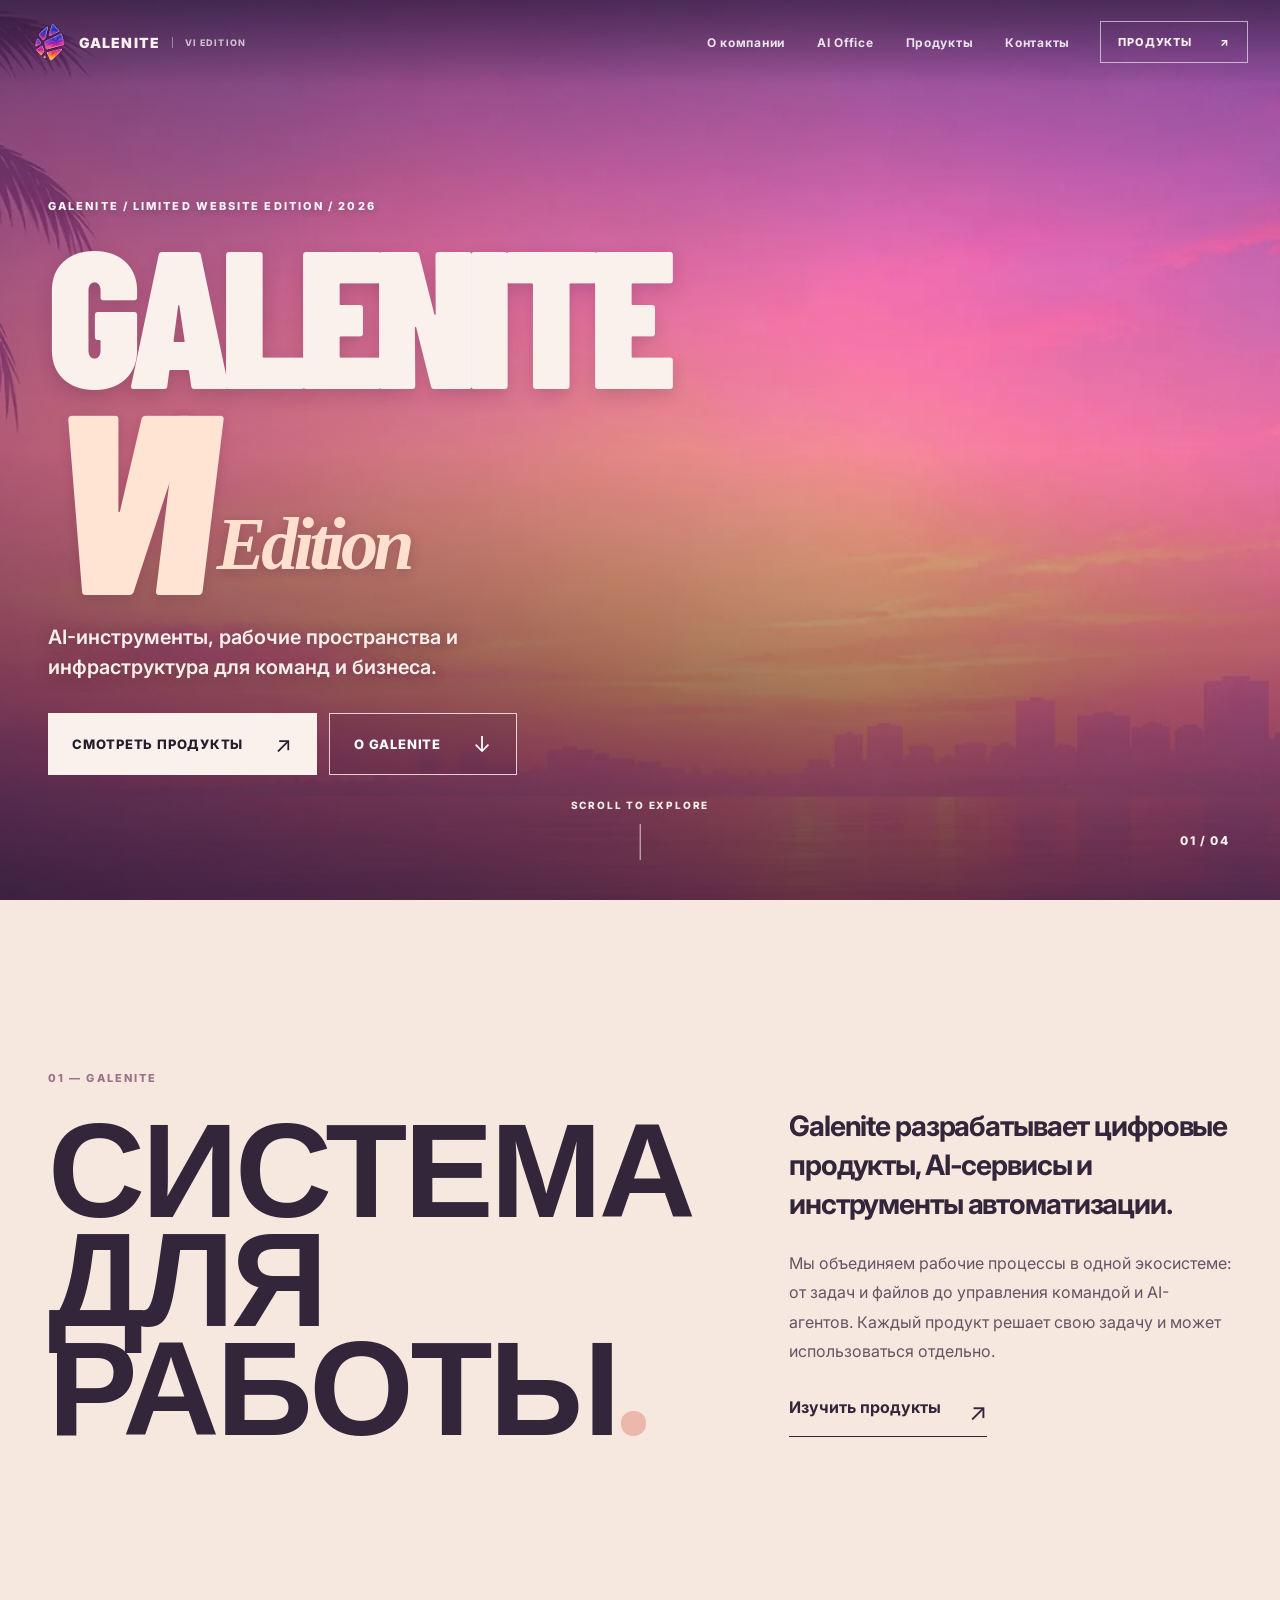
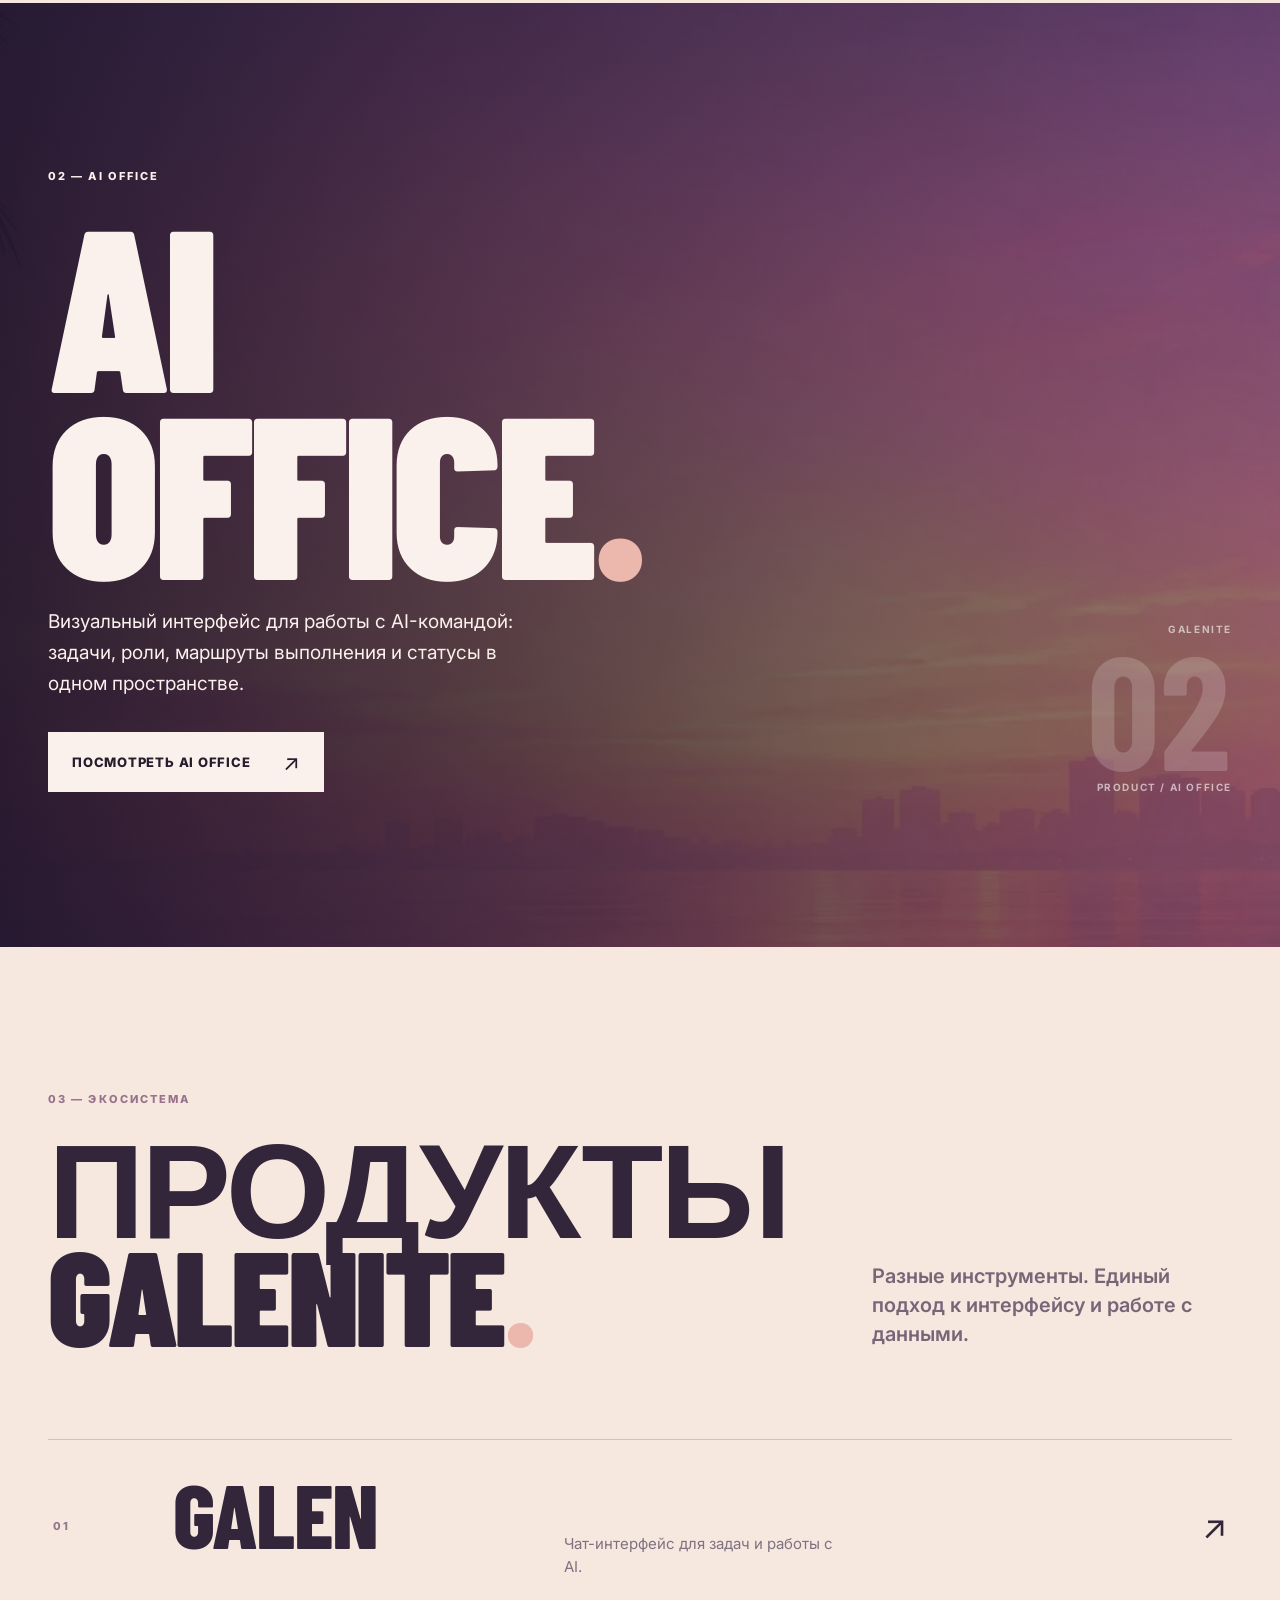
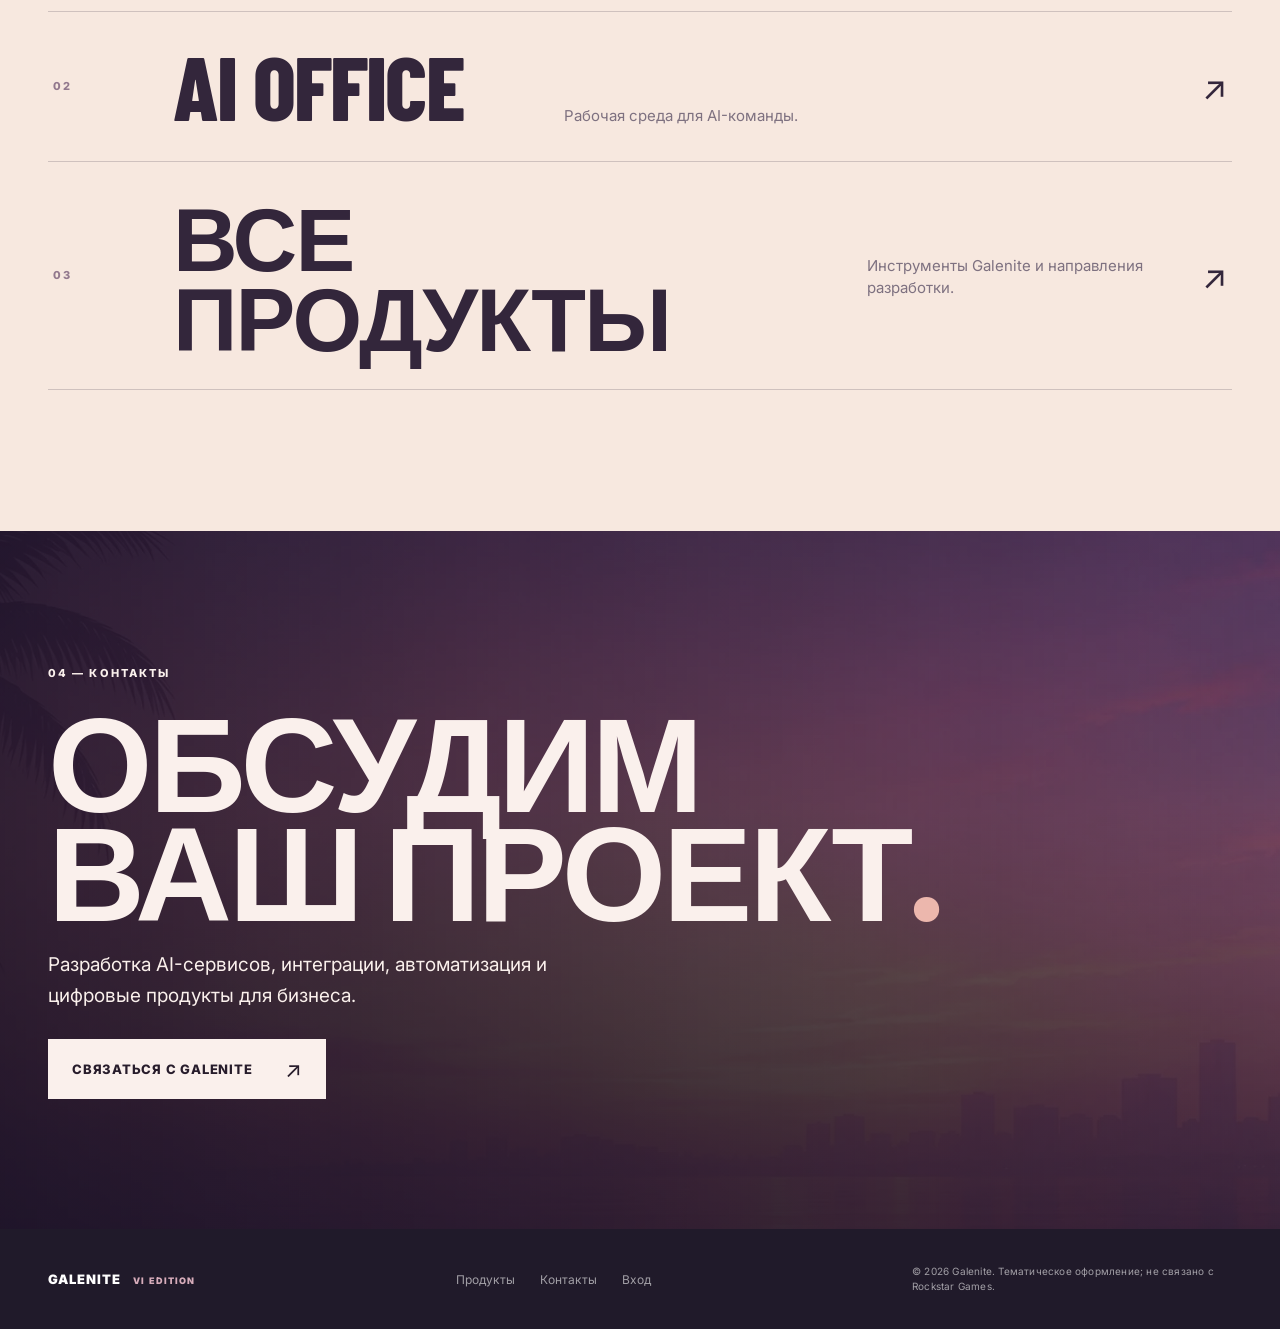
==== commit 3dc4ca6b: "Merge 3cb741a3bfc599868397906c229ce12c0cad8934 into e34a17d06def730454a72a78ac0085daf597c835" ====
--- a/index.html
+++ b/index.html
@@ -9,8 +9,8 @@
   <link rel="preconnect" href="https://fonts.googleapis.com">
   <link rel="preconnect" href="https://fonts.gstatic.com" crossorigin>
   <link href="https://fonts.googleapis.com/css2?family=Barlow+Condensed:wght@500;600;700;800;900&family=Inter:wght@400;500;600;700;800&display=swap" rel="stylesheet">
-  <link rel="stylesheet" href="/style.css?v=vice-2026-1">
-  <script src="/vice.js?v=vice-2026-1" defer></script>
+  <link rel="stylesheet" href="/style.css?v=vice-2026-2">
+  <script src="/vice.js?v=vice-2026-2" defer></script>
 </head>
 <body>
   <div class="intro" id="intro" role="presentation" aria-hidden="true">
@@ -145,4 +145,4 @@
     </div>
   </footer>
 </body>
-</html>+</html>
--- a/style.css
+++ b/style.css
@@ -1,285 +1,189 @@
 :root{
-  --white:#fff;
-  --ink:#111;
-  --muted:#888;
-  --line:#e8e8e8;
-  --soft:#f7f7f7;
-  --dark:#0b0b0c;
-  --dark2:#151516;
+  --ink:#1c172a;--night:#191321;--cream:#faf0ec;--pink:#e4a0b5;--muted:#786b7a;
+  --line:rgba(47,35,57,.2);--font-head:"Barlow Condensed","Arial Narrow",Impact,sans-serif;
 }
-*{box-sizing:border-box}
-html{scroll-behavior:smooth}
-body{margin:0;background:#fff;color:var(--ink);font-family:Inter,Arial,sans-serif;-webkit-font-smoothing:antialiased;overflow-x:hidden}
+*,*::before,*::after{box-sizing:border-box}
+html{scroll-behavior:smooth;scroll-padding-top:80px}
+body{margin:0;min-width:320px;background:var(--night);font-family:Inter,Arial,sans-serif;color:var(--cream);overflow-x:hidden}
+body.intro-active{overflow:hidden}
 a{color:inherit;text-decoration:none}
 button{font:inherit}
+img{max-width:100%}
+.container{width:min(1460px,calc(100% - clamp(38px,7.5vw,150px)));margin-inline:auto}
+.section-index,.eyebrow{font-size:11px;font-weight:800;letter-spacing:.19em;text-transform:uppercase}
+.section-index{display:inline-block;margin-bottom:25px}
+.dot{color:#ecb7ad}
+.reveal{opacity:0;transform:translateY(40px);transition:opacity .8s ease,transform .8s cubic-bezier(.23,.8,.25,1)}
+.reveal.is-visible{opacity:1;transform:none}
+.text-link{display:inline-flex;gap:28px;padding-bottom:10px;border-bottom:1px solid currentColor;font-weight:700}
+.text-link span{font-size:24px;font-weight:400}
 
-.topbar{
-  height:72px;position:absolute;left:0;right:0;top:0;z-index:20;
-  display:flex;align-items:center;justify-content:space-between;
-  padding:0 6.5vw;
+/* Intro: dark canvas -> staggered cover mosaic -> VI and brand -> site. */
+.intro{position:fixed;inset:0;z-index:200;display:none;place-items:center;background:radial-gradient(ellipse at 50% 40%,#25203a,#151321 69%);visibility:visible;opacity:1}
+.intro-active .intro{display:grid}
+.intro-leaving .intro{animation:introOut .65s cubic-bezier(.4,0,.2,1) forwards}
+.intro__stage{position:relative;display:grid;place-items:center}
+.intro__mosaic{position:relative;width:min(52vw,360px);aspect-ratio:.84;display:grid;grid-template-columns:repeat(3,1fr);grid-template-rows:repeat(3,1fr);gap:5px;transform:scale(.86);animation:mosaicZoom 1.45s cubic-bezier(.2,.75,.2,1) .15s both}
+.intro__tile{display:block;opacity:0;transform:translateY(16px) scale(.92);background-image:linear-gradient(115deg,rgba(30,21,55,.05),rgba(43,27,68,.23)),url('/assets/vi/wallpaper.webp'),url('/assets/vi/sunset.svg');background-size:cover;background-position:center;animation:tileOn .42s ease forwards}
+.intro__tile--1{background-position:12% 10%;animation-delay:.14s}
+.intro__tile--2{background-position:44% 15%;animation-delay:.23s}
+.intro__tile--3{background-position:89% 12%;animation-delay:.33s}
+.intro__tile--4{background-position:4% 42%;animation-delay:.22s}
+.intro__tile--5{background-position:54% 54%;animation-delay:.38s}
+.intro__tile--6{background-position:96% 55%;animation-delay:.47s}
+.intro__tile--7{background-position:9% 90%;animation-delay:.32s}
+.intro__tile--8{background-position:52% 94%;animation-delay:.51s}
+.intro__tile--9{background-position:93% 97%;animation-delay:.59s}
+.intro__vi{position:absolute;inset:0;display:grid;place-items:center;font-family:var(--font-head);font-size:clamp(180px,28vw,340px);font-weight:900;font-style:italic;line-height:1;color:rgba(241,167,186,.74);-webkit-text-stroke:2px rgba(255,242,234,.82);text-shadow:0 4px 20px rgba(19,10,31,.5);transform:scale(.73);opacity:0;animation:viOn .56s ease .74s forwards}
+.intro__mark{position:absolute;top:50%;left:50%;height:74%;max-width:85%;width:auto;object-fit:contain;opacity:0;transform:translate(-50%,-50%) scale(.75);filter:drop-shadow(0 15px 18px rgba(18,8,39,.4));animation:markOn .6s cubic-bezier(.18,.76,.26,1) 1.17s forwards}
+.intro__name{position:absolute;top:calc(100% + 24px);width:100%;text-align:center;margin:0;white-space:nowrap;letter-spacing:.2em;font-size:13px;font-weight:800;opacity:0;animation:nameOn .55s ease 1.46s forwards}
+.intro__name span{color:#dfadc1;margin-left:8px;font-size:10px}
+.intro__skip{position:absolute;right:35px;bottom:32px;background:transparent;border:0;color:rgba(255,255,255,.6);font-size:12px;letter-spacing:.12em;cursor:pointer}
+.intro__skip:hover{color:white}
+@keyframes tileOn{to{opacity:1;transform:none}}
+@keyframes mosaicZoom{to{transform:scale(1)}}
+@keyframes viOn{to{opacity:.72;transform:scale(1)}}
+@keyframes markOn{to{opacity:1;transform:translate(-50%,-50%) scale(1)}}
+@keyframes nameOn{to{opacity:1}}
+@keyframes introOut{to{opacity:0;visibility:hidden;transform:scale(1.04)}}
+
+/* Header */
+.header{position:fixed;top:0;left:0;right:0;z-index:80;transition:background .25s,border-color .25s;background:linear-gradient(180deg,rgba(28,18,39,.52),transparent)}
+.header.is-scrolled{background:rgba(30,22,41,.9);backdrop-filter:blur(16px);border-bottom:1px solid rgba(255,255,255,.08)}
+.header__inner{width:min(1600px,calc(100% - clamp(38px,5vw,100px)));margin:auto;height:84px;display:flex;align-items:center;gap:30px}
+.header__brand{display:flex;align-items:center;gap:12px;font-weight:900;letter-spacing:.08em;font-size:14px;white-space:nowrap}
+.header__brand img{width:35px;height:42px;object-fit:contain}
+.header__brand em{font-size:9px;font-style:normal;font-weight:800;letter-spacing:.12em;border-left:1px solid rgba(255,255,255,.38);padding-left:12px;color:rgba(255,255,255,.68)}
+.header__nav{margin-left:auto;display:flex;align-items:center;gap:32px}
+.header__nav a{font-size:12px;font-weight:700;letter-spacing:.06em;color:rgba(255,255,255,.86);transition:color .2s}
+.header__nav a:hover{color:#ffdfda}
+.header__action{display:inline-flex;align-items:center;justify-content:space-between;gap:28px;border:1px solid rgba(255,255,255,.6);padding:13px 17px;font-size:11px;font-weight:800;text-transform:uppercase;letter-spacing:.08em}
+.header__action:hover{background:white;color:#26182b}
+.header__menu{display:none;margin-left:auto;border:0;background:transparent;width:35px;height:35px;padding:6px;cursor:pointer}
+.header__menu span{display:block;height:2px;background:#fff;margin:7px 0}
+
+/* Hero */
+.hero{min-height:100svh;position:relative;display:flex;align-items:end;overflow:hidden}
+.hero__photo,.feature__image,.ending__photo{position:absolute;inset:0;background-position:center;background-size:cover;background-repeat:no-repeat}
+.hero__photo{background-image:url('/assets/vi/wallpaper.webp'),url('/assets/vi/sunset.svg');background-position:center 54%}
+.hero__shade{position:absolute;inset:0;background:linear-gradient(90deg,rgba(33,21,48,.34) 0%,rgba(40,23,54,.03) 68%),linear-gradient(0deg,rgba(31,18,41,.67),transparent 50%),linear-gradient(180deg,rgba(24,17,32,.18),transparent 30%)}
+.hero__content{position:relative;padding-block:180px clamp(125px,13vh,175px);z-index:1}
+.hero__eyebrow{margin:0 0 25px;color:#fff5fa;text-shadow:0 2px 6px rgba(55,30,55,.3)}
+.hero__identity{max-width:1000px}
+.hero__wordmark{display:block;font-family:var(--font-head);font-weight:900;font-size:clamp(100px,15.2vw,250px);letter-spacing:-.052em;line-height:.76;text-transform:uppercase;text-shadow:0 6px 18px rgba(42,22,52,.18)}
+.hero__second-line{display:flex;align-items:end;gap:clamp(10px,2vw,30px);margin-top:-2px}
+.hero__roman{font-family:var(--font-head);font-style:italic;font-weight:900;font-size:clamp(114px,20vw,300px);line-height:.85;letter-spacing:-.09em;color:#ffe3d3;text-shadow:0 3px 12px rgba(38,20,46,.12)}
+.hero__edition{font-family:Georgia,serif;font-size:clamp(37px,5.8vw,92px);font-weight:bold;font-style:italic;letter-spacing:-.065em;color:#ffe0cf;padding-bottom:15px;text-shadow:0 3px 12px rgba(45,22,51,.2)}
+.hero__description{max-width:550px;font-size:clamp(16px,1.55vw,22px);line-height:1.55;font-weight:600;text-shadow:0 2px 15px rgba(40,28,50,.35);margin:20px 0 30px}
+.hero__buttons{display:flex;flex-wrap:wrap;gap:12px}
+.cta{display:inline-flex;align-items:center;justify-content:space-between;gap:32px;padding:19px 24px;min-height:58px;font-weight:800;font-size:13px;transition:background .25s,color .25s,transform .25s;text-transform:uppercase;letter-spacing:.06em}
+.cta:hover{transform:translateY(-3px)}
+.cta span{font-size:22px;font-weight:400;line-height:1}
+.cta--light{background:var(--cream);color:#271c2b}
+.cta--light:hover{background:#fff}
+.cta--transparent{background:rgba(32,19,46,.13);color:white;border:1px solid rgba(255,255,255,.78);backdrop-filter:blur(5px)}
+.cta--transparent:hover{background:rgba(255,255,255,.2)}
+.scroll-cue{position:absolute;z-index:2;left:50%;bottom:40px;transform:translateX(-50%);display:flex;flex-direction:column;align-items:center;gap:13px;font-size:10px;font-weight:800;letter-spacing:.18em}
+.scroll-cue i{height:36px;width:1px;background:rgba(255,255,255,.75);animation:scrollLine 1.5s ease-in-out infinite;transform-origin:top}
+@keyframes scrollLine{50%{transform:scaleY(.6);opacity:.4}}
+.hero__edge{position:absolute;right:clamp(20px,4vw,76px);bottom:52px;z-index:1;font-size:12px;font-weight:800;letter-spacing:.1em}
+
+/* Editorial sections */
+.scene-section{background:#f7e8df;color:#33263b}
+.about{padding:clamp(100px,13vw,210px) 0}
+.about__layout{display:grid;grid-template-columns:1.2fr .8fr;gap:clamp(45px,6vw,130px);align-items:end}
+.about h2,.products h2,.feature h2,.ending h2{font-family:var(--font-head);font-weight:900;font-size:clamp(78px,10.5vw,170px);line-height:.81;letter-spacing:-.025em;margin:0;text-transform:uppercase}
+.about__copy{max-width:570px}
+.about__copy .lead{font-size:clamp(22px,2.2vw,32px);line-height:1.38;font-weight:700;letter-spacing:-.04em;margin:0 0 25px}
+.about__copy p:not(.lead){font-size:16px;line-height:1.85;color:#645464;margin:0 0 30px}
+.about .section-index,.products .section-index{color:#98738b}
+.feature{position:relative;min-height:800px;display:flex;align-items:center;background:#3a284a;overflow:hidden}
+.feature__image{background-image:url('/assets/vi/wallpaper.webp'),url('/assets/vi/sunset.svg');background-position:center 40%;filter:saturate(.72) brightness(.78);transform:scale(1.09)}
+.feature__shade{position:absolute;inset:0;background:linear-gradient(90deg,rgba(26,18,40,.88),rgba(32,22,45,.46) 63%,rgba(29,19,40,.2))}
+.feature__inner{display:flex;align-items:end;justify-content:space-between;gap:40px;position:relative;z-index:1;padding-block:155px}
+.feature__copy{max-width:750px}
+.feature h2{font-size:clamp(126px,18vw,280px)}
+.feature__copy p:not(.section-index){max-width:490px;font-size:19px;line-height:1.65;margin:24px 0 32px}
+.feature__detail{display:flex;flex-direction:column;align-items:flex-end;line-height:1;color:rgba(255,255,255,.6);font-size:10px;font-weight:700;letter-spacing:.16em}
+.feature__detail strong{font-family:var(--font-head);font-size:160px;font-weight:700;color:rgba(255,255,255,.18);line-height:.92}
+.products{padding:clamp(100px,11vw,180px) 0}
+.products__intro{display:flex;align-items:end;justify-content:space-between;gap:50px;margin-bottom:90px}
+.products__intro p{width:min(360px,100%);font-size:20px;line-height:1.45;font-weight:600;color:#776678;margin:0}
+.product-list{border-top:1px solid var(--line)}
+.product-row{border-bottom:1px solid var(--line);padding:33px 5px;display:grid;grid-template-columns:100px 1fr 60px;gap:20px;align-items:center;transition:padding .2s ease,background .2s}
+.product-row:hover{padding-left:20px;background:rgba(76,47,79,.035)}
+.product-row__number{font-size:11px;color:#92788d;font-weight:800;letter-spacing:.2em}
+.product-row__body{display:flex;gap:50px;align-items:baseline}
+.product-row h3{font-family:var(--font-head);font-size:clamp(52px,7vw,116px);line-height:.9;font-weight:800;letter-spacing:-.02em;margin:0;min-width:35%}
+.product-row p{margin:0;font-size:15px;color:#7e7180;max-width:280px;line-height:1.5}
+.product-row__arrow{font-size:34px;text-align:right}
+.ending{position:relative;min-height:690px;display:flex;align-items:center;overflow:hidden}
+.ending__photo{background-image:url('/assets/vi/wallpaper.webp'),url('/assets/vi/sunset.svg');background-position:center 70%;filter:saturate(.67) brightness(.75);transform:scale(1.1)}
+.ending__shade{position:absolute;inset:0;background:linear-gradient(90deg,rgba(25,17,37,.82),rgba(31,20,43,.34)),linear-gradient(0deg,rgba(27,19,39,.6),transparent 60%)}
+.ending__content{z-index:1;position:relative;padding-block:130px}
+.ending h2{max-width:1100px}
+.ending p{font-size:19px;line-height:1.6;max-width:550px;margin:28px 0 28px}
+.footer{padding:35px 0;background:#201a2a;color:rgba(255,255,255,.58)}
+.footer__inner{display:flex;align-items:center;gap:30px;flex-wrap:wrap;justify-content:space-between}
+.footer__brand{font-weight:900;letter-spacing:.08em;color:#fff;font-size:13px}
+.footer__brand span{font-size:9px;letter-spacing:.12em;margin-left:8px;color:#d6acba}
+.footer__inner>div{display:flex;gap:25px;font-size:12px}
+.footer p{font-size:10px;letter-spacing:.02em;max-width:320px;line-height:1.5;margin:0}
+
+/* Tablets and phones */
+@media(max-width:950px){
+ .header__inner{height:70px}
+ .header__nav{position:absolute;display:none;top:70px;left:0;right:0;background:#20182d;padding:20px 7vw 25px;flex-direction:column;align-items:flex-start;gap:24px;border-top:1px solid rgba(255,255,255,.13)}
+ .header__nav.is-open{display:flex}
+ .header__nav a{font-size:15px}
+ .header__menu{display:block}
+ .header__action{margin-left:auto}
+ .about__layout{grid-template-columns:1fr;gap:45px}
+ .products__intro{align-items:start;flex-direction:column;gap:24px}
+ .product-row__body{flex-direction:column;align-items:start;gap:10px}
+ .feature__detail{display:none}
 }
-.brand{display:flex;align-items:center;gap:15px;font-size:9px;font-weight:600;letter-spacing:.3em}
-.brand img{width:18px;height:23px}
-.topbar nav{display:flex;gap:42px;font-size:8px;letter-spacing:.24em}
-
-.hero{
-  height:100vh;min-height:720px;background:#fff;position:relative;overflow:hidden;
-  display:flex;align-items:center;justify-content:center;
-}
-.hero-blur{
-  position:absolute;border-radius:50%;filter:blur(65px);pointer-events:none;
-}
-.hero-blur-left{width:36vw;height:34vw;left:-22vw;bottom:-15vw;background:rgba(0,0,0,.09)}
-.hero-blur-right{width:24vw;height:24vw;right:-13vw;top:22vh;background:rgba(0,0,0,.025)}
-.hero-lockup{text-align:center;z-index:2;margin-top:-1vh}
-.hero-mark{width:44px;margin-bottom:48px}
-.hero h1{
-  margin:0 0 34px;font-size:clamp(66px,8.1vw,132px);font-weight:400;
-  letter-spacing:.145em;line-height:.86;padding-left:.145em;
-}
-.hero-lockup p{
-  margin:0;color:#949494;font-size:10px;line-height:1.8;letter-spacing:.39em;padding-left:.39em;
-}
-.hero-scroll{
-  position:absolute;left:50%;bottom:74px;transform:translateX(-50%);
-  display:flex;flex-direction:column;align-items:center;gap:10px;font-size:12px;
-}
-.hero-scroll span{width:1px;height:52px;background:#d5d5d5;display:block;animation:scrollLine 1.8s ease-in-out infinite}
-.hero-scroll b{font-weight:400}
-.hero-meta{
-  position:absolute;left:6.5vw;right:6.5vw;bottom:28px;
-  display:flex;justify-content:space-between;font-size:7px;letter-spacing:.23em;color:#aaa;
-}
-
-.operator{background:#fff;padding:9vw 6.5vw 10vw}
-.section-number{display:flex;align-items:center;gap:15px;color:#aaa;font-size:8px;letter-spacing:.2em}
-.section-number i{display:block;width:46px;height:1px;background:#cfcfcf}
-.operator-head{display:grid;grid-template-columns:1.05fr .75fr;gap:9vw;align-items:end;margin-top:1.7vw}
-.operator-title h2{
-  font-size:clamp(62px,6.8vw,108px);font-weight:400;letter-spacing:.09em;
-  margin:0 0 32px;line-height:.9;
-}
-.operator-title h3{
-  margin:0;font-size:clamp(18px,1.7vw,29px);font-weight:400;line-height:1.35;letter-spacing:.14em;
-}
-.operator-head>p{margin:0;color:#888;max-width:430px;font-size:14px;line-height:1.65}
-
-.product-wrap{
-  margin-top:70px;padding:45px 0 55px;position:relative;
-}
-.product-wrap:before{
-  content:"";position:absolute;left:10%;right:10%;bottom:0;height:90px;
-  background:rgba(0,0,0,.13);filter:blur(48px);border-radius:50%;
-}
-.product-window{
-  position:relative;margin:auto;width:min(1220px,100%);height:690px;background:#161617;color:#f6f6f4;
-  border:1px solid #2a2a2b;border-radius:22px;overflow:hidden;
-  box-shadow:0 32px 90px rgba(0,0,0,.18);
-  transition:transform .18s ease-out,box-shadow .25s ease;
-}
-.product-wrap:hover .product-window{box-shadow:0 45px 105px rgba(0,0,0,.22)}
-.product-top{
-  height:58px;padding:0 18px 0 22px;display:flex;align-items:center;justify-content:space-between;
-  border-bottom:1px solid #2a2a2b;background:linear-gradient(90deg,#19191a,#202021 55%,#19191a);
-}
-.product-brand{display:flex;align-items:center;gap:11px;font-size:8px;font-weight:600;letter-spacing:.2em}
-.product-brand img{width:13px;filter:invert(1)}
-.product-actions{display:flex;gap:18px;color:#9d9d9d;font-size:14px}
-.product-body{height:calc(100% - 58px);display:grid;grid-template-columns:210px 1fr 270px}
-
-.product-sidebar{
-  padding:22px 14px;border-right:1px solid #2a2a2b;display:flex;flex-direction:column;color:#929292;
-}
-.new-chat{
-  width:100%;height:42px;border:0;border-radius:8px;background:#f3f3f1;color:#111;
-  display:flex;align-items:center;gap:10px;padding:0 13px;font-size:10px;text-align:left;cursor:default;
-}
-.side-search{display:flex;align-items:center;gap:11px;padding:22px 11px 14px;font-size:10px}
-.product-sidebar nav{display:flex;flex-direction:column;gap:4px}
-.product-sidebar nav a,.settings{
-  padding:10px 11px;border-radius:7px;display:flex;align-items:center;gap:10px;font-size:10px;transition:.2s ease;
-}
-.product-sidebar nav a:hover,.settings:hover{background:#1d1d1e;color:#fff}
-.product-sidebar nav .active{color:#eaeaea}
-.settings{margin-top:auto}
-
-.chat{position:relative;min-width:0}
-.chat-head{
-  height:64px;border-bottom:1px solid #2a2a2b;padding:0 20px;
-  display:flex;align-items:center;justify-content:space-between;
-}
-.chat-head>div{display:flex;align-items:center;gap:8px}
-.chat-head strong{font-size:12px;font-weight:500}
-.chat-head i{width:6px;height:6px;border-radius:50%;background:#7adf98;box-shadow:0 0 15px rgba(122,223,152,.25)}
-.chat-head>span{color:#777}
-.chat-content{padding:52px 45px 110px;max-width:720px;margin:auto}
-.user-message{
-  margin-left:auto;width:max-content;max-width:78%;
-  background:#2a2a2c;border:1px solid #323235;border-radius:12px;padding:14px 17px;font-size:11px;color:#d6d6d6;
-}
-.assistant-message{margin-top:36px;color:#c9c9c9;font-size:11px;line-height:1.6}
-.assistant-message p{margin:0 0 14px}
-.assistant-message ol{padding-left:20px;margin:0 0 24px}
-.assistant-message li{margin:8px 0}
-.source-pill{
-  display:flex;align-items:center;gap:11px;background:#252526;border:1px solid #303032;border-radius:10px;
-  padding:13px 14px;color:#bdbdbd;
-}
-.source-pill b{margin-left:auto;font-weight:400}
-.composer{
-  position:absolute;bottom:22px;left:7%;right:7%;height:52px;background:#252526;border:1px solid #303032;
-  border-radius:16px;display:flex;align-items:center;padding:0 9px 0 14px;color:#777;font-size:10px;
-}
-.composer em{font-style:normal;margin-left:12px}
-.composer b{
-  margin-left:auto;width:35px;height:35px;border-radius:50%;background:#f2f2f0;color:#111;
-  display:flex;align-items:center;justify-content:center;font-weight:400;
-}
-
-.sources{border-left:1px solid #2a2a2b;padding:25px 17px;color:#b5b5b5}
-.source-title{display:flex;align-items:center;justify-content:space-between;font-size:10px;margin-bottom:13px}
-.source-title b{
-  width:22px;height:22px;border-radius:6px;background:#222223;display:flex;align-items:center;justify-content:center;
-  color:#8f8f8f;font-size:8px;font-weight:400;
-}
-.sources>a{
-  display:flex;align-items:center;gap:10px;padding:11px 9px;border-radius:8px;font-size:9px;color:#9f9f9f;transition:.2s ease;
-}
-.sources>a:hover{background:#202021;color:#efefef}
-.related{margin-top:30px;padding-top:22px;border-top:1px solid #272728}
-.chips{display:flex;flex-wrap:wrap;gap:8px}
-.chips span{background:#202021;border:1px solid #282829;border-radius:99px;padding:7px 10px;font-size:8px;color:#888}
-
-.features{background:#fff;padding:0 6.5vw 11vw}
-.features-head{margin:35px 0 50px 24%;font-size:11px;letter-spacing:.31em;color:#565656}
-.features-grid{
-  display:grid;grid-template-columns:repeat(3,1fr);margin-left:0;border-top:1px solid #ececec;
-}
-.feature{padding:44px 5vw 15px 0;min-height:250px;position:relative}
-.feature:not(:last-child){border-right:1px solid #ececec;margin-right:4vw}
-.feature-icon{
-  width:48px;height:48px;border-radius:10px;background:#f5f5f5;display:flex;align-items:center;justify-content:center;margin-bottom:28px;
-}
-.feature-icon svg{width:22px;height:22px;fill:none;stroke:#111;stroke-width:1.4;stroke-linejoin:round;stroke-linecap:round}
-.feature h3{margin:0 0 18px;font-size:10px;letter-spacing:.18em;font-weight:600}
-.feature p{margin:0;max-width:285px;color:#999;font-size:11px;line-height:1.65}
-
-.knowledge{
-  background:#0b0b0c;color:#f5f5f1;position:relative;overflow:hidden;padding:7vw 6.5vw 6vw;
-}
-.knowledge:before{
-  content:"";position:absolute;left:-14vw;bottom:-16vw;width:34vw;height:34vw;border-radius:50%;
-  background:rgba(255,255,255,.12);filter:blur(75px);
-}
-.knowledge-glow{
-  position:absolute;width:420px;height:420px;border-radius:50%;
-  background:radial-gradient(circle,rgba(255,255,255,.09),rgba(255,255,255,.025) 35%,transparent 72%);
-  filter:blur(12px);transform:translate(-50%,-50%);pointer-events:none;left:75%;top:40%;
-}
-.knowledge-inner{min-height:720px;position:relative}
-.section-number-dark{color:#747474}
-.section-number-dark i{background:#515151}
-.knowledge-copy{position:absolute;left:0;top:26%;width:41%;z-index:3}
-.knowledge-copy h2{
-  margin:0 0 34px;font-size:clamp(44px,4.6vw,74px);font-weight:400;line-height:1.15;letter-spacing:.08em;
-}
-.knowledge-copy p{margin:0;max-width:420px;color:#949494;font-size:12px;line-height:1.75}
-.outline-button{
-  display:flex;align-items:center;justify-content:space-between;width:235px;height:48px;border:1px solid #666;border-radius:99px;
-  margin-top:40px;padding:0 17px 0 22px;font-size:8px;letter-spacing:.18em;transition:.25s ease;
-}
-.outline-button:hover{background:#f3f3f0;color:#111;border-color:#f3f3f0;transform:translateX(3px)}
-.outline-button b{font-size:16px;font-weight:400}
-
-.knowledge-visual{
-  position:absolute;right:-1%;top:5%;width:58%;height:90%;transition:transform .25s ease-out;
-}
-.orbit{position:absolute;inset:0;width:100%;height:100%;overflow:visible}
-.orbit ellipse{fill:none;stroke:#333;stroke-width:1}
-.orbit-a{transform:rotate(8deg)}
-.orbit-b{transform:rotate(-10deg)}
-.orbit-c{transform:rotate(22deg)}
-.knowledge-mark{
-  position:absolute;width:115px;left:50%;top:49%;transform:translate(-50%,-50%);filter:invert(1);z-index:3;
-}
-.node{position:absolute;display:flex;align-items:center;gap:11px;color:#8c8c8c;font-size:8px;letter-spacing:.19em}
-.node i{width:7px;height:7px;border-radius:50%;background:#fff;box-shadow:0 0 18px rgba(255,255,255,.75);animation:nodePulse 2.4s ease-in-out infinite}
-.n1{left:15%;top:34%}.n2{right:6%;top:20%}.n3{right:1%;bottom:28%}.n4{left:32%;bottom:15%}
-.n2 i{animation-delay:.4s}.n3 i{animation-delay:.8s}.n4 i{animation-delay:1.2s}
-
-footer{
-  background:#0b0b0c;color:#777;padding:0 6.5vw 35px;border-top:1px solid #272727;
-  display:grid;grid-template-columns:1fr auto;align-items:center;min-height:160px;position:relative;
-}
-.footer-brand{color:#f2f2ef}
-.footer-brand img{filter:invert(1)}
-.footer-links{display:flex;gap:44px;color:#d6d6d3;font-size:8px;letter-spacing:.2em}
-.footer-bottom{
-  grid-column:1/-1;border-top:1px solid #272727;margin-top:35px;padding-top:20px;
-  display:flex;justify-content:space-between;font-size:7px;letter-spacing:.16em;
-}
-
-.reveal{opacity:0;transform:translateY(18px);transition:opacity .72s ease,transform .72s cubic-bezier(.2,.7,.2,1)}
-.reveal.visible{opacity:1;transform:translateY(0)}
-
-@keyframes scrollLine{
-  0%,100%{transform:scaleY(.55);transform-origin:top;opacity:.35}
-  50%{transform:scaleY(1);opacity:1}
-}
-@keyframes nodePulse{
-  0%,100%{opacity:.45;transform:scale(.8)}
-  50%{opacity:1;transform:scale(1.15)}
-}
-
-@media(max-width:980px){
-  .product-body{grid-template-columns:175px 1fr}
-  .sources{display:none}
-  .operator-head{grid-template-columns:1fr .85fr;gap:5vw}
-}
-@media(max-width:760px){
-  .topbar{height:64px;padding:0 20px}
-  .topbar nav{gap:20px}
-  .topbar nav a:first-child{display:none}
-  .hero{min-height:690px}
-  .hero-mark{width:38px;margin-bottom:36px}
-  .hero h1{font-size:16vw;letter-spacing:.09em;padding-left:.09em}
-  .hero-lockup p{font-size:8px;letter-spacing:.25em;padding-left:.25em}
-  .hero-meta{left:20px;right:20px}
-
-  .operator{padding:95px 20px 75px}
-  .operator-head{display:block;margin-top:32px}
-  .operator-title h2{font-size:18vw;margin-bottom:28px}
-  .operator-title h3{font-size:4.8vw}
-  .operator-head>p{margin-top:32px;font-size:12px}
-  .product-wrap{margin-top:48px;padding-bottom:35px}
-  .product-window{height:540px;border-radius:16px}
-  .product-body{grid-template-columns:1fr}
-  .product-sidebar{display:none}
-  .chat-content{padding:42px 24px 100px}
-  .composer{left:20px;right:20px}
-
-  .features{padding:0 20px 90px}
-  .features-head{margin:35px 0 38px 0;font-size:9px}
-  .features-grid{grid-template-columns:1fr}
-  .feature{padding:34px 0;border-bottom:1px solid #ececec;min-height:0}
-  .feature:not(:last-child){border-right:0;margin-right:0}
-  .feature p{max-width:100%}
-
-  .knowledge{padding:70px 20px 55px}
-  .knowledge-inner{min-height:930px}
-  .knowledge-copy{position:relative;top:auto;width:100%;padding-top:80px}
-  .knowledge-copy h2{font-size:11vw}
-  .knowledge-visual{right:-18%;top:44%;width:130%;height:52%}
-  .knowledge-mark{width:90px}
-  .node{font-size:7px}
-  .knowledge-glow{width:280px;height:280px}
-
-  footer{padding:0 20px 28px;min-height:145px}
-  .footer-links{gap:22px}
+@media(max-width:640px){
+ .container{width:calc(100% - 40px)}
+ .header__inner{width:calc(100% - 36px);gap:10px}
+ .header__brand{gap:6px;font-size:12px}
+ .header__brand img{width:29px;height:36px}
+ .header__brand em{font-size:8px;padding-left:8px}
+ .header__action{display:none}
+ .hero{min-height:100svh}
+ .hero__photo{background-position:45% center}
+ .hero__shade{background:linear-gradient(0deg,rgba(32,19,47,.8) 0%,rgba(45,25,54,.16) 80%)}
+ .hero__content{padding-block:120px 150px}
+ .hero__wordmark{font-size:clamp(70px,17vw,110px)}
+ .hero__roman{font-size:clamp(100px,29vw,176px)}
+ .hero__edition{font-size:clamp(34px,9.5vw,60px);padding-bottom:10px}
+ .hero__description{font-size:15px;max-width:345px}
+ .hero__buttons{display:grid;grid-template-columns:1fr;gap:9px;width:100%}
+ .hero__buttons .cta{width:100%}
+ .cta{padding:16px 18px;font-size:11px;min-height:50px;gap:19px}
+ .scroll-cue{bottom:20px}
+ .hero__edge{display:none}
+ .about{padding:85px 0}
+ .about h2,.products h2,.ending h2{font-size:clamp(65px,15vw,95px)}
+ .feature{min-height:690px}
+ .feature__inner{padding-block:110px}
+ .feature h2{font-size:clamp(112px,28vw,185px)}
+ .feature__copy p:not(.section-index){font-size:16px}
+ .products{padding:88px 0}
+ .products__intro{margin-bottom:45px}
+ .products__intro p{font-size:16px}
+ .product-row{grid-template-columns:30px 1fr 30px;gap:12px;padding:28px 0}
+ .product-row h3{font-size:clamp(48px,12vw,75px)}
+ .product-row p{font-size:13px}
+ .product-row__arrow{font-size:25px}
+ .ending{min-height:620px}
+ .ending__content{padding-block:100px}
+ .ending p{font-size:16px}
+ .footer__inner{align-items:start;flex-direction:column;gap:20px}
+ .intro__mosaic{width:min(72vw,340px)}
+ .intro__skip{right:20px;bottom:25px}
 }
 @media(prefers-reduced-motion:reduce){
-  *{scroll-behavior:auto!important}
-  .reveal{opacity:1;transform:none;transition:none}
-  .hero-scroll span,.node i{animation:none}
-  .product-window,.knowledge-visual{transition:none}
-}+ *,*::before,*::after{animation-duration:.01ms!important;scroll-behavior:auto!important;transition-duration:.01ms!important}
+ .reveal{opacity:1;transform:none}
+}
